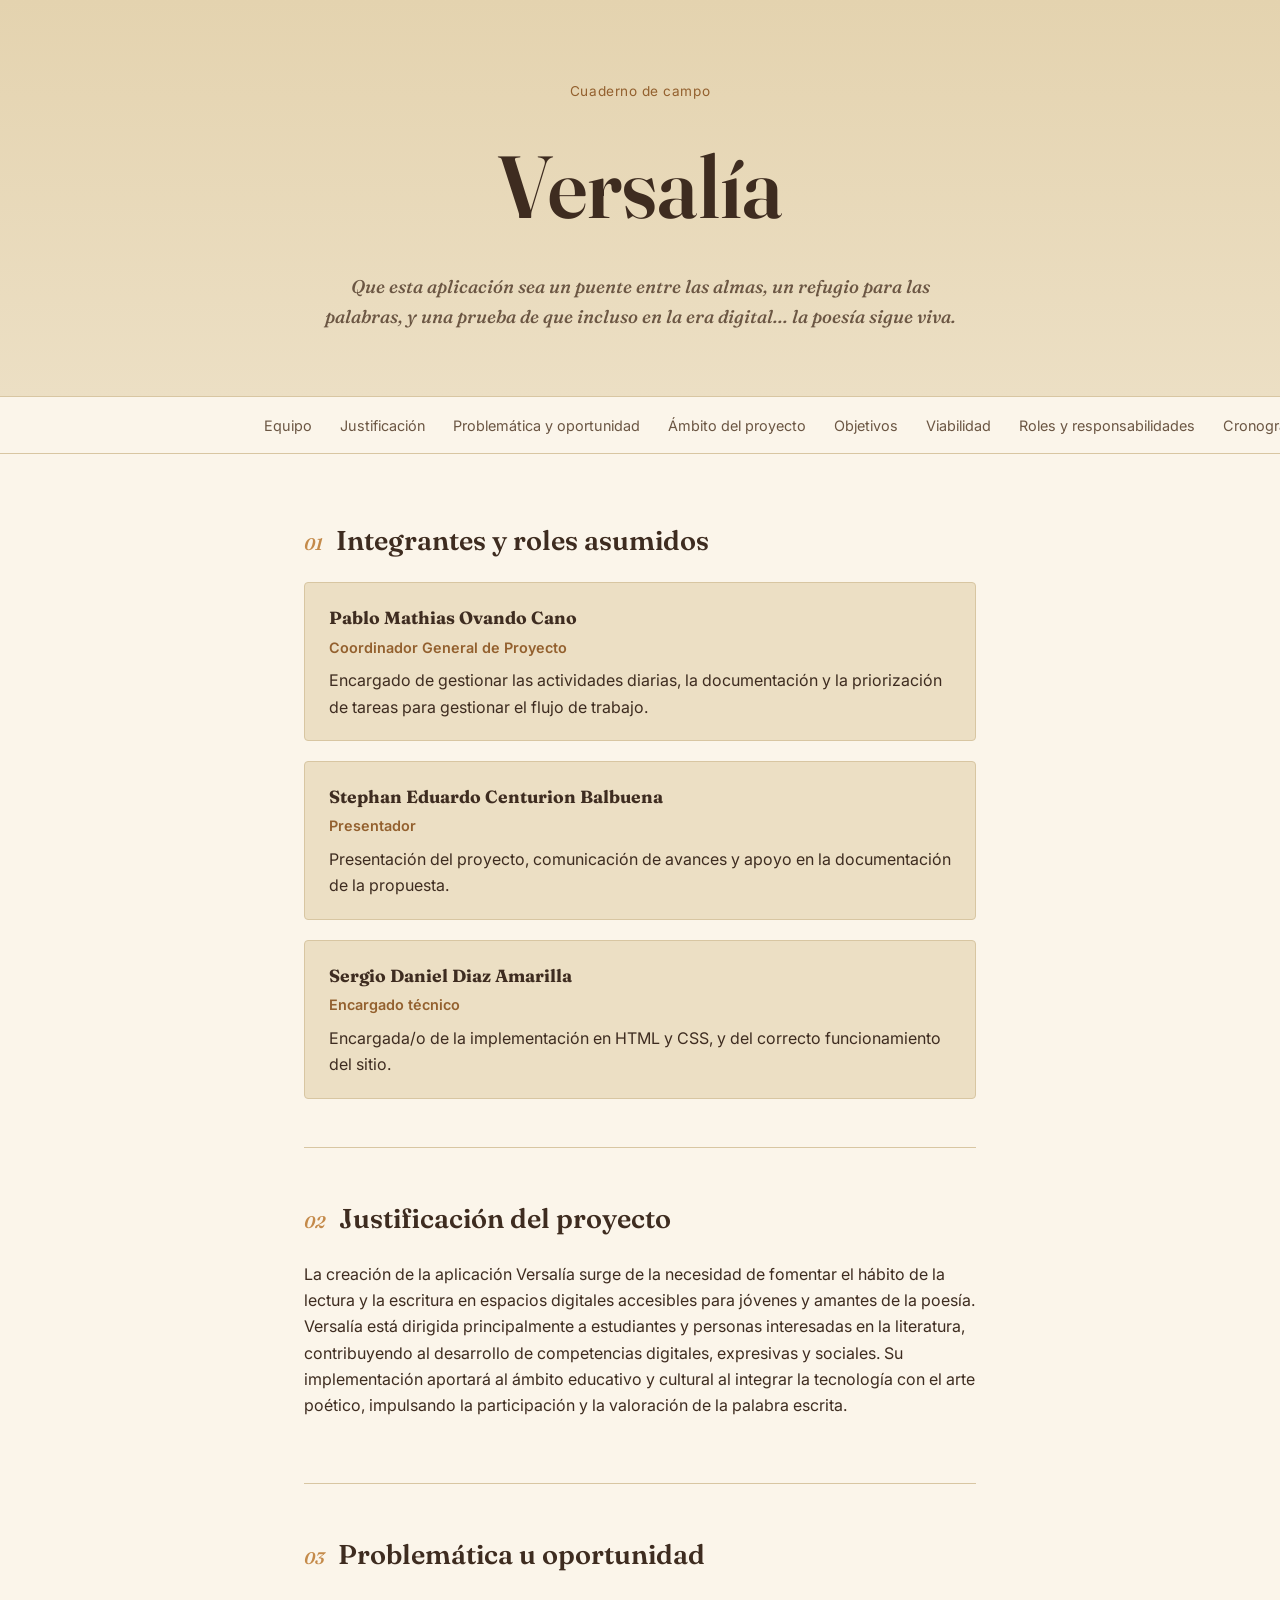
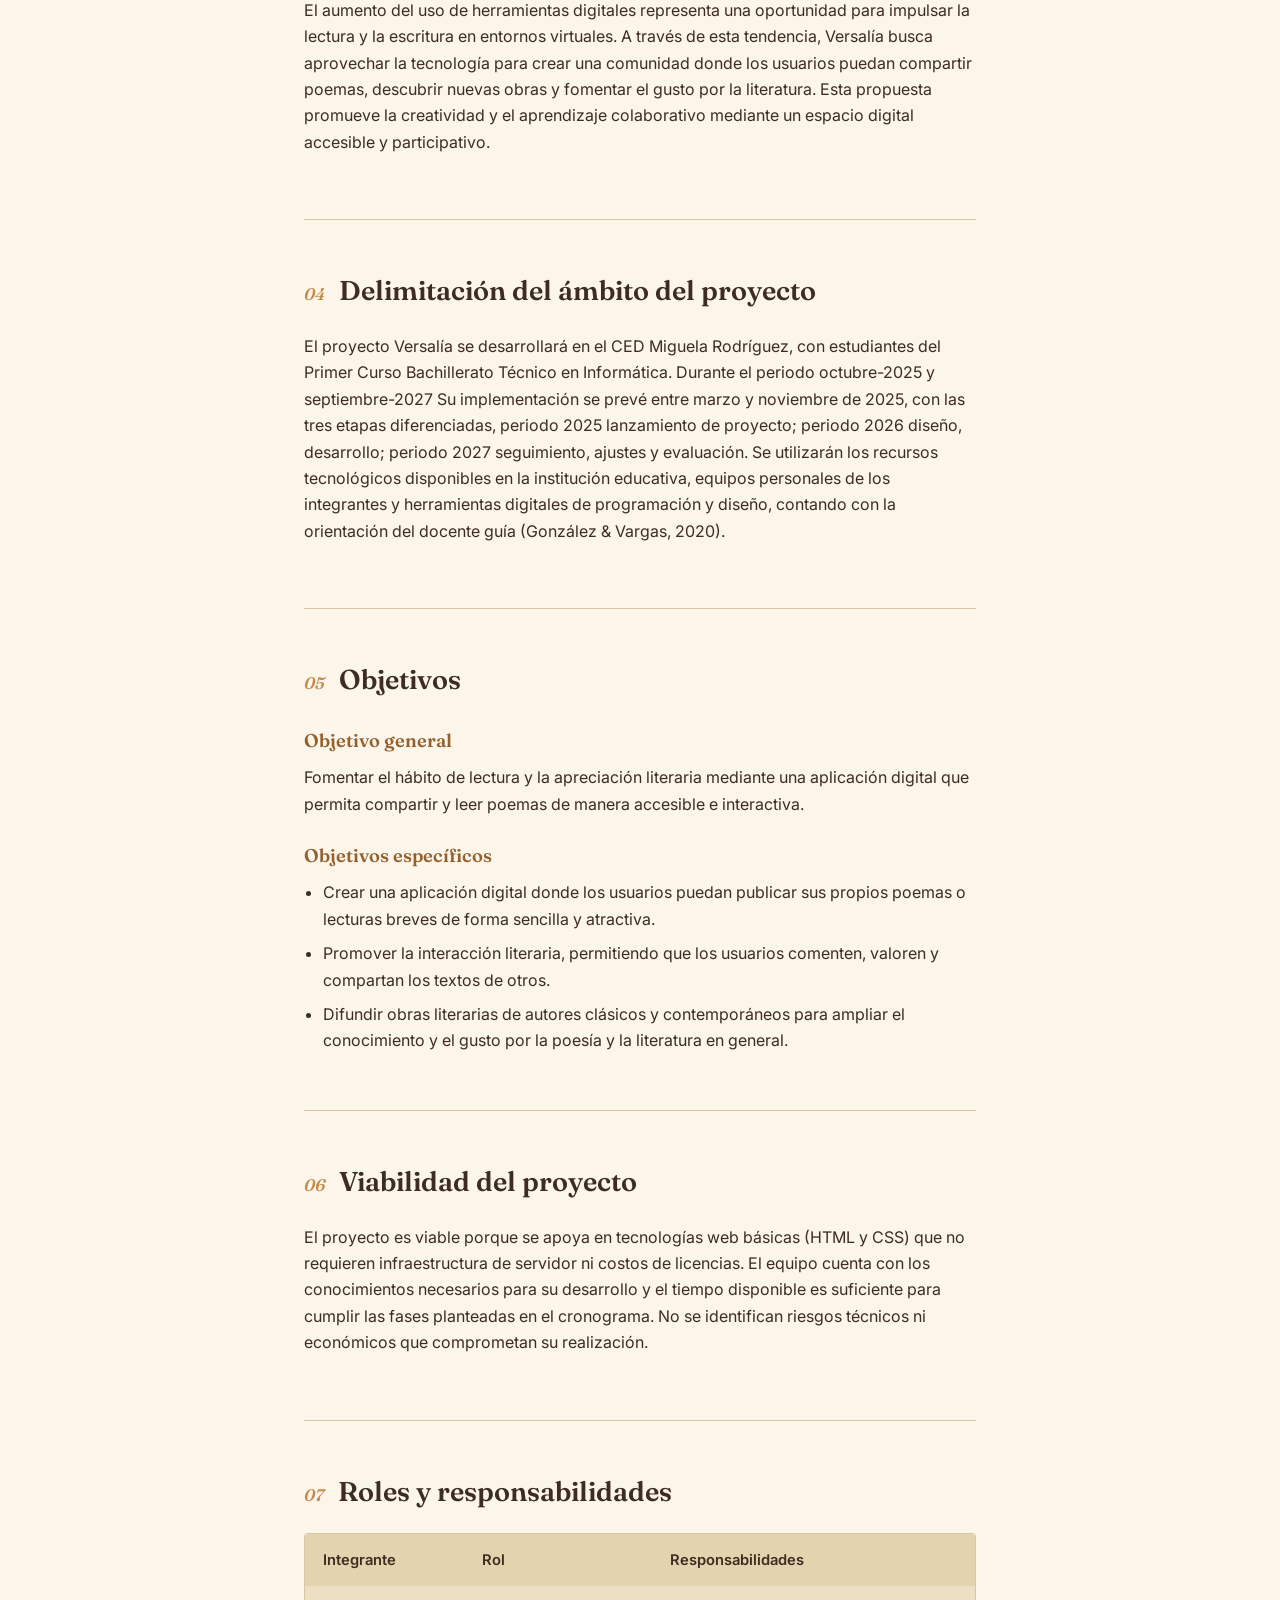
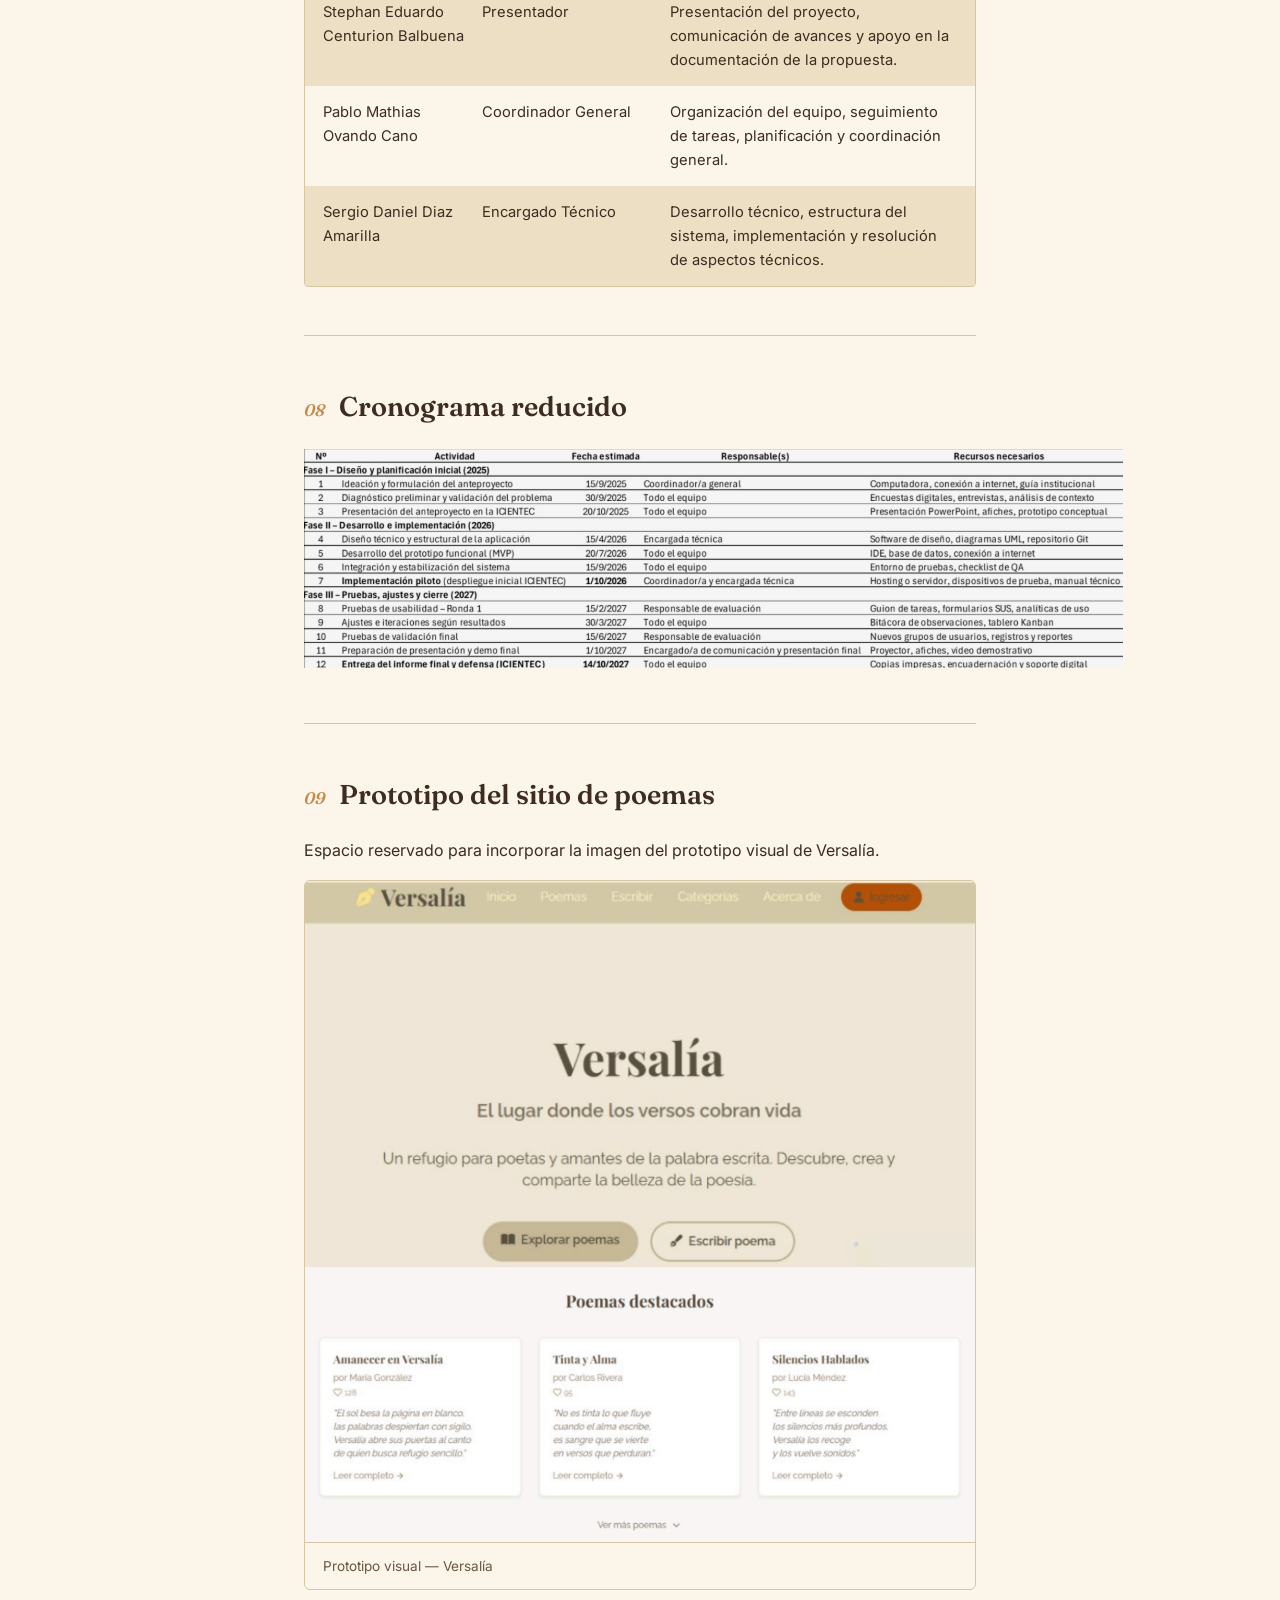
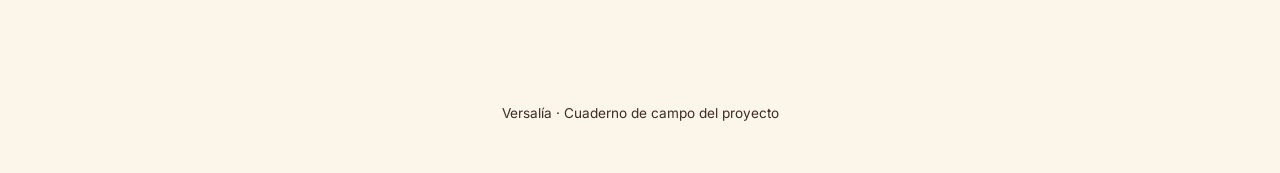
==== index.html @ 5c7a8671 "Add files via upload" ====
<!DOCTYPE html>
<html lang="es">
<head>
<meta charset="UTF-8">
<meta name="viewport" content="width=device-width, initial-scale=1.0">
<title>Versalía — Cuaderno de campo</title>
<link rel="preconnect" href="https://fonts.googleapis.com">
<link rel="preconnect" href="https://fonts.gstatic.com" crossorigin>
<link href="https://fonts.googleapis.com/css2?family=Fraunces:ital,opsz,wght@0,9..144,400;0,9..144,600;1,9..144,500&family=Inter:wght@400;500;600&display=swap" rel="stylesheet">
<link rel="stylesheet" href="styles.css">
</head>
<body>

<header class="portada">
  <div class="portada-marco">
    <p class="eyebrow">Cuaderno de campo</p>
    <h1 class="frase">Versalía</h1>
    <p class="subfrase">Que esta aplicación sea un puente entre las almas,
un refugio para las palabras,
y una prueba de que incluso en la era digital...
la poesía sigue viva.</p>
  </div>
</header>

<nav class="indice" aria-label="Índice del cuaderno">
  <ol>
    <li><a href="#equipo">Equipo</a></li>
    <li><a href="#justificacion">Justificación</a></li>
    <li><a href="#problematica">Problemática y oportunidad</a></li>
    <li><a href="#ambito">Ámbito del proyecto</a></li>
    <li><a href="#objetivos">Objetivos</a></li>
    <li><a href="#viabilidad">Viabilidad</a></li>
    <li><a href="#roles">Roles y responsabilidades</a></li>
    <li><a href="#cronograma">Cronograma</a></li>
    <li><a href="#prototipo">Prototipo</a></li>
  </ol>
</nav>

<main>

  <section id="equipo" class="bloque">
    <h2><span class="num">01</span>Integrantes y roles asumidos</h2>
    <div class="equipo-lista">
      <article class="persona">
        <h3>Pablo Mathias Ovando Cano</h3>
        <p class="rol">Coordinador General de Proyecto</p>
        <p>Encargado de gestionar las actividades diarias, la documentación y la priorización de tareas para gestionar el flujo de trabajo.</p>
      </article>
      <article class="persona">
        <h3>Stephan Eduardo Centurion Balbuena</h3>
        <p class="rol">Presentador</p>
        <p>Presentación del proyecto, comunicación de avances y apoyo en la  documentación de la propuesta.</p>
      </article>
      <article class="persona">
        <h3>Sergio Daniel Diaz Amarilla</h3>
        <p class="rol">Encargado técnico</p>
        <p>Encargada/o de la implementación en HTML y CSS, y del correcto funcionamiento del sitio.</p>
      </article>
    </div>
  </section>

  <section id="justificacion" class="bloque">
    <h2><span class="num">02</span>Justificación del proyecto</h2>
    <p> La creación de la aplicación Versalía surge de la necesidad de fomentar el hábito de la lectura y la escritura en
espacios digitales accesibles para jóvenes y amantes de la poesía. Versalía está dirigida principalmente a
estudiantes y personas interesadas en la literatura, contribuyendo al desarrollo de competencias digitales,
expresivas y sociales. Su implementación aportará al ámbito educativo y cultural al integrar la tecnología con el
arte poético, impulsando la participación y la valoración de la palabra escrita. </p>
  </section>

  <section id="problematica" class="bloque">
    <h2><span class="num">03</span>Problemática u oportunidad</h2>
    <p> El aumento del uso de herramientas digitales representa una oportunidad para impulsar la lectura y la escritura en
entornos virtuales. A través de esta tendencia, Versalía busca aprovechar la tecnología para crear una comunidad
donde los usuarios puedan compartir poemas, descubrir nuevas obras y fomentar el gusto por la literatura. Esta
propuesta promueve la creatividad y el aprendizaje colaborativo mediante un espacio digital accesible y
participativo. </p>
  </section>

  <section id="ambito" class="bloque">
    <h2><span class="num">04</span>Delimitación del ámbito del proyecto</h2>
    <p> El proyecto Versalía se desarrollará en el CED Miguela Rodríguez, con estudiantes del Primer Curso Bachillerato
Técnico en Informática. Durante el periodo octubre-2025 y septiembre-2027 Su implementación se prevé entre
marzo y noviembre de 2025, con las tres etapas diferenciadas, periodo 2025 lanzamiento de proyecto; periodo
2026 diseño, desarrollo; periodo 2027 seguimiento, ajustes y evaluación. Se utilizarán los recursos tecnológicos
disponibles en la institución educativa, equipos personales de los integrantes y herramientas digitales de
programación y diseño, contando con la orientación del docente guía (González & Vargas, 2020). </p>
  </section>

  <section id="objetivos" class="bloque">
    <h2><span class="num">05</span>Objetivos</h2>
    <h3 class="subtitulo">Objetivo general</h3>
    <p>Fomentar el hábito de lectura y la apreciación literaria mediante una aplicación digital que permita compartir y leer poemas de manera accesible e interactiva. </p>
    <h3 class="subtitulo">Objetivos específicos</h3>
    <ul class="lista-objetivos">
      <li>Crear una aplicación digital donde los usuarios puedan publicar sus propios poemas o lecturas breves de forma sencilla y atractiva.</li>
      <li>Promover la interacción literaria, permitiendo que los usuarios comenten, valoren y compartan los textos de otros.</li>
      <li>Difundir obras literarias de autores clásicos y contemporáneos para ampliar el conocimiento y el gusto por la
poesía y la literatura en general.</li>
          </ul>
  </section>

  <section id="viabilidad" class="bloque">
    <h2><span class="num">06</span>Viabilidad del proyecto</h2>
    <p>El proyecto es viable porque se apoya en tecnologías web básicas (HTML y CSS) que no requieren infraestructura de servidor ni costos de licencias. El equipo cuenta con los conocimientos necesarios para su desarrollo y el tiempo disponible es suficiente para cumplir las fases planteadas en el cronograma. No se identifican riesgos técnicos ni económicos que comprometan su realización.</p>
  </section>

  <section id="roles" class="bloque">
    <h2><span class="num">07</span>Roles y responsabilidades</h2>
    <div class="tabla-roles" role="table" aria-label="Roles y responsabilidades del equipo">
      <div class="fila encabezado" role="row">
        <span role="columnheader">Integrante</span>
        <span role="columnheader">Rol</span>
        <span role="columnheader">Responsabilidades</span>
      </div>
      <div class="fila" role="row">
        <span role="cell">Stephan Eduardo Centurion Balbuena</span>
        <span role="cell">Presentador</span>
        <span role="cell">Presentación del proyecto, comunicación de avances y apoyo en la  documentación de la propuesta. </span>
      </div>
      <div class="fila" role="row">
        <span role="cell">Pablo Mathias Ovando Cano</span>
        <span role="cell">Coordinador General</span>
        <span role="cell">Organización del equipo, seguimiento de tareas, planificación y coordinación general. </span>
      </div>
      <div class="fila" role="row">
        <span role="cell">Sergio Daniel Diaz Amarilla</span>
        <span role="cell">Encargado Técnico</span>
        <span role="cell">Desarrollo técnico, estructura del sistema, implementación y resolución de aspectos técnicos.</span>
      </div>
    </div>
  </section>

  <section id="cronograma" class="bloque">
    <h2><span class="num">08</span>Cronograma reducido</h2>
	<img src="img/cron_img1.png" alt="Prototipo del sitio web de poemas Versalía" onerror="this.style.display='none'; this.nextElementSibling.style.display='flex';">

  </section>

  <section id="prototipo" class="bloque">
    <h2><span class="num">09</span>Prototipo del sitio de poemas</h2>
    <p>Espacio reservado para incorporar la imagen del prototipo visual de Versalía.</p>
    <figure class="marco-prototipo">
      <img src="img/prototi_img1.png" alt="Prototipo del sitio web de poemas Versalía" onerror="this.style.display='none'; this.nextElementSibling.style.display='flex';">
	<img src="img/prototi_img2.png" alt="Prototipo del sitio web de poemas Versalía" onerror="this.style.display='none'; this.nextElementSibling.style.display='flex';">

      <div class="placeholder-prototipo">
        <span>Coloca aquí la imagen<br>del prototipo (prototipo.jpg)</span>
      </div>
      <figcaption>Prototipo visual — Versalía</figcaption>
    </figure>
  </section>

</main>

<footer class="pie">
  <p>Versalía · Cuaderno de campo del proyecto</p>
</footer>

</body>
</html>
---- styles.css ----
/* ===== Versalía — Cuaderno de campo ===== */

:root {
  --crema: #FBF5EA;
  --arena: #ECDFC4;
  --beige: #E4D3AF;
  --caramelo: #C48A4A;
  --caramelo-oscuro: #93602E;
  --tinta: #3E2C20;
  --tinta-suave: #6B5643;
  --borde: #D8C6A2;

  --serif: "Fraunces", Georgia, "Times New Roman", serif;
  --sans: "Inter", -apple-system, Segoe UI, Roboto, sans-serif;
}

* {
  box-sizing: border-box;
}

body {
  margin: 0;
  background: var(--crema);
  color: var(--tinta);
  font-family: var(--sans);
  line-height: 1.65;
  -webkit-font-smoothing: antialiased;
}

/* ---------- Portada ---------- */

.portada {
  background: linear-gradient(180deg, var(--beige) 0%, var(--arena) 100%);
  padding: 5rem 1.5rem 4rem;
  text-align: center;
  border-bottom: 1px solid var(--borde);
}

.portada-marco {
  max-width: 640px;
  margin: 0 auto;
}

.eyebrow {
  font-size: 0.85rem;
  letter-spacing: 0.04em;
  color: var(--caramelo-oscuro);
  margin: 0 0 0.75rem;
}

.frase {
  font-family: var(--serif);
  font-weight: 600;
  font-size: clamp(3rem, 9vw, 5.5rem);
  margin: 0;
  color: var(--tinta);
}

.subfrase {
  font-family: var(--serif);
  font-style: italic;
  font-weight: 500;
  font-size: 1.15rem;
  color: var(--tinta-suave);
  margin: 0.75rem 0 0;
}

/* ---------- Índice ---------- */

.indice {
  background: var(--crema);
  border-bottom: 1px solid var(--borde);
  position: sticky;
  top: 0;
  z-index: 10;
  overflow-x: auto;
}

.indice ol {
  list-style: none;
  display: flex;
  gap: 1.75rem;
  margin: 0;
  padding: 0.9rem 1.5rem;
  max-width: 800px;
  margin-inline: auto;
  white-space: nowrap;
}

.indice a {
  color: var(--tinta-suave);
  text-decoration: none;
  font-size: 0.9rem;
  border-bottom: 1px solid transparent;
  padding-bottom: 0.15rem;
  transition: border-color 0.2s ease, color 0.2s ease;
}

.indice a:hover,
.indice a:focus-visible {
  color: var(--caramelo-oscuro);
  border-color: var(--caramelo);
}

/* ---------- Contenido ---------- */

main {
  max-width: 720px;
  margin: 0 auto;
  padding: 1rem 1.5rem 2rem;
}

.bloque {
  padding: 3rem 0;
  border-bottom: 1px solid var(--borde);
}

.bloque:last-child {
  border-bottom: none;
}

.bloque h2 {
  font-family: var(--serif);
  font-weight: 600;
  font-size: 1.7rem;
  display: flex;
  align-items: baseline;
  gap: 0.9rem;
  margin: 0 0 1.25rem;
}

.num {
  font-family: var(--serif);
  font-style: italic;
  font-size: 1.05rem;
  color: var(--caramelo);
}

.subtitulo {
  font-family: var(--serif);
  font-weight: 600;
  font-size: 1.15rem;
  margin: 1.5rem 0 0.5rem;
  color: var(--caramelo-oscuro);
}

p {
  margin: 0 0 1rem;
  color: var(--tinta);
}

.lista-objetivos {
  margin: 0;
  padding-left: 1.2rem;
}

.lista-objetivos li {
  margin-bottom: 0.5rem;
}

/* ---------- Equipo ---------- */

.equipo-lista {
  display: grid;
  gap: 1.25rem;
}

.persona {
  background: var(--arena);
  border: 1px solid var(--borde);
  border-radius: 4px;
  padding: 1.25rem 1.5rem;
}

.persona h3 {
  font-family: var(--serif);
  font-size: 1.1rem;
  margin: 0 0 0.2rem;
}

.rol {
  color: var(--caramelo-oscuro);
  font-weight: 600;
  font-size: 0.9rem;
  margin: 0 0 0.5rem;
}

.persona p:last-child {
  margin-bottom: 0;
}

/* ---------- Tabla de roles ---------- */

.tabla-roles {
  border: 1px solid var(--borde);
  border-radius: 4px;
  overflow: hidden;
}

.fila {
  display: grid;
  grid-template-columns: 1fr 1.2fr 2fr;
  gap: 1rem;
  padding: 0.85rem 1.1rem;
}

.fila:nth-child(even) {
  background: var(--arena);
}

.fila.encabezado {
  background: var(--beige);
  font-weight: 600;
  color: var(--tinta);
}

.fila span {
  font-size: 0.92rem;
}

/* ---------- Cronograma ---------- */

.fases {
  list-style: none;
  margin: 0;
  padding: 0;
  display: grid;
  gap: 1.4rem;
}

.fases li {
  display: grid;
  grid-template-columns: 90px 1fr;
  gap: 1.2rem;
  align-items: start;
  border-left: 2px solid var(--caramelo);
  padding-left: 1.2rem;
}

.fase-num {
  font-family: var(--serif);
  font-style: italic;
  color: var(--caramelo-oscuro);
  font-size: 0.95rem;
  padding-top: 0.15rem;
}

.fases h3 {
  font-family: var(--serif);
  font-size: 1.05rem;
  margin: 0 0 0.3rem;
}

.fases p {
  margin: 0;
  font-size: 0.95rem;
  color: var(--tinta-suave);
}

/* ---------- Prototipo ---------- */

.marco-prototipo {
  margin: 0;
  border: 1px solid var(--borde);
  border-radius: 6px;
  overflow: hidden;
  background: var(--arena);
}

.marco-prototipo img {
  display: block;
  width: 100%;
  height: auto;
}

.placeholder-prototipo {
  display: none;
  min-height: 260px;
  align-items: center;
  justify-content: center;
  text-align: center;
  color: var(--tinta-suave);
  font-family: var(--serif);
  font-style: italic;
  padding: 2rem;
}

.marco-prototipo figcaption {
  padding: 0.75rem 1.1rem;
  font-size: 0.85rem;
  color: var(--tinta-suave);
  border-top: 1px solid var(--borde);
  background: var(--crema);
}

/* ---------- Pie ---------- */

.pie {
  text-align: center;
  padding: 2rem 1.5rem;
  color: var(--tinta-suave);
  font-size: 0.85rem;
}

/* ---------- Responsive ---------- */

@media (max-width: 600px) {
  .portada {
    padding: 3.5rem 1.25rem 2.5rem;
  }
  .fila {
    grid-template-columns: 1fr;
    gap: 0.25rem;
  }
  .fila span:first-child {
    font-weight: 600;
    color: var(--caramelo-oscuro);
  }
  .fases li {
    grid-template-columns: 1fr;
    gap: 0.3rem;
  }
}

/* ---------- Accesibilidad ---------- */

a:focus-visible,
img:focus-visible {
  outline: 2px solid var(--caramelo-oscuro);
  outline-offset: 2px;
}

@media (prefers-reduced-motion: reduce) {
  * {
    transition: none !important;
  }
}
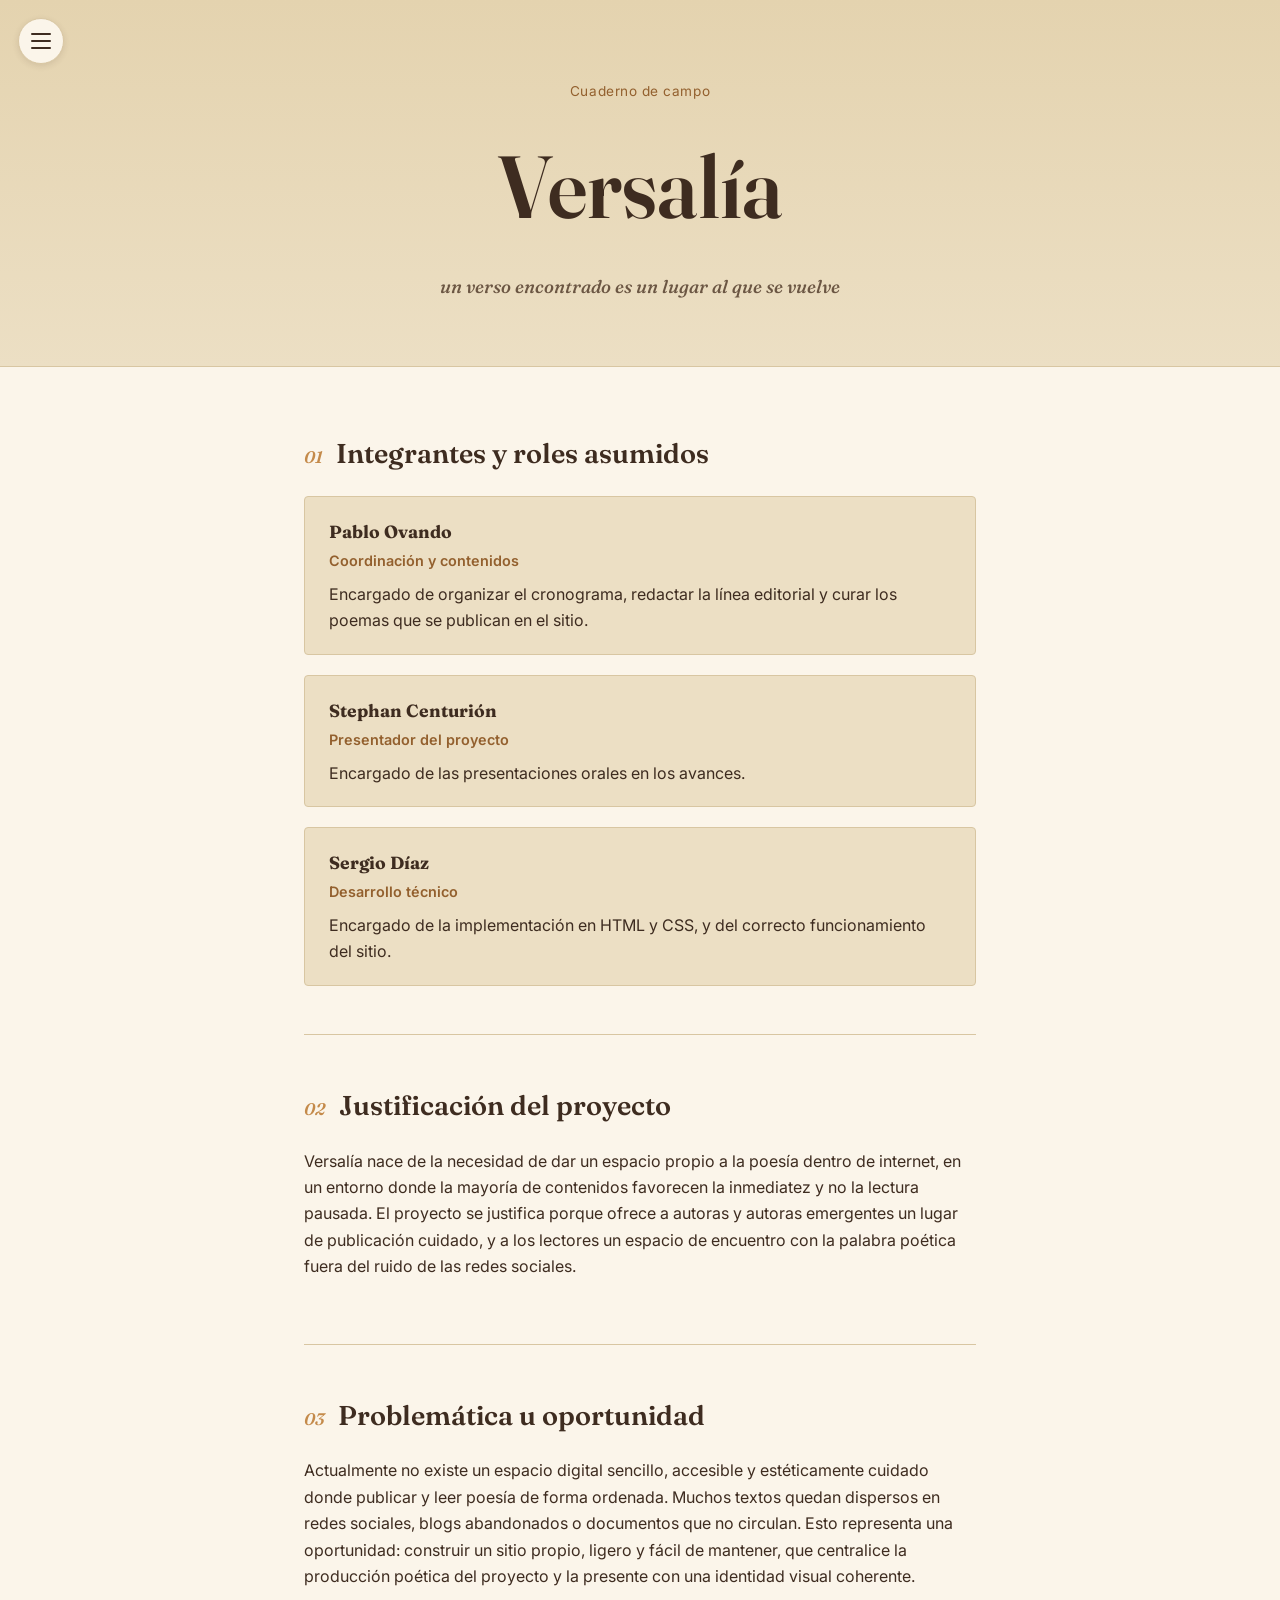
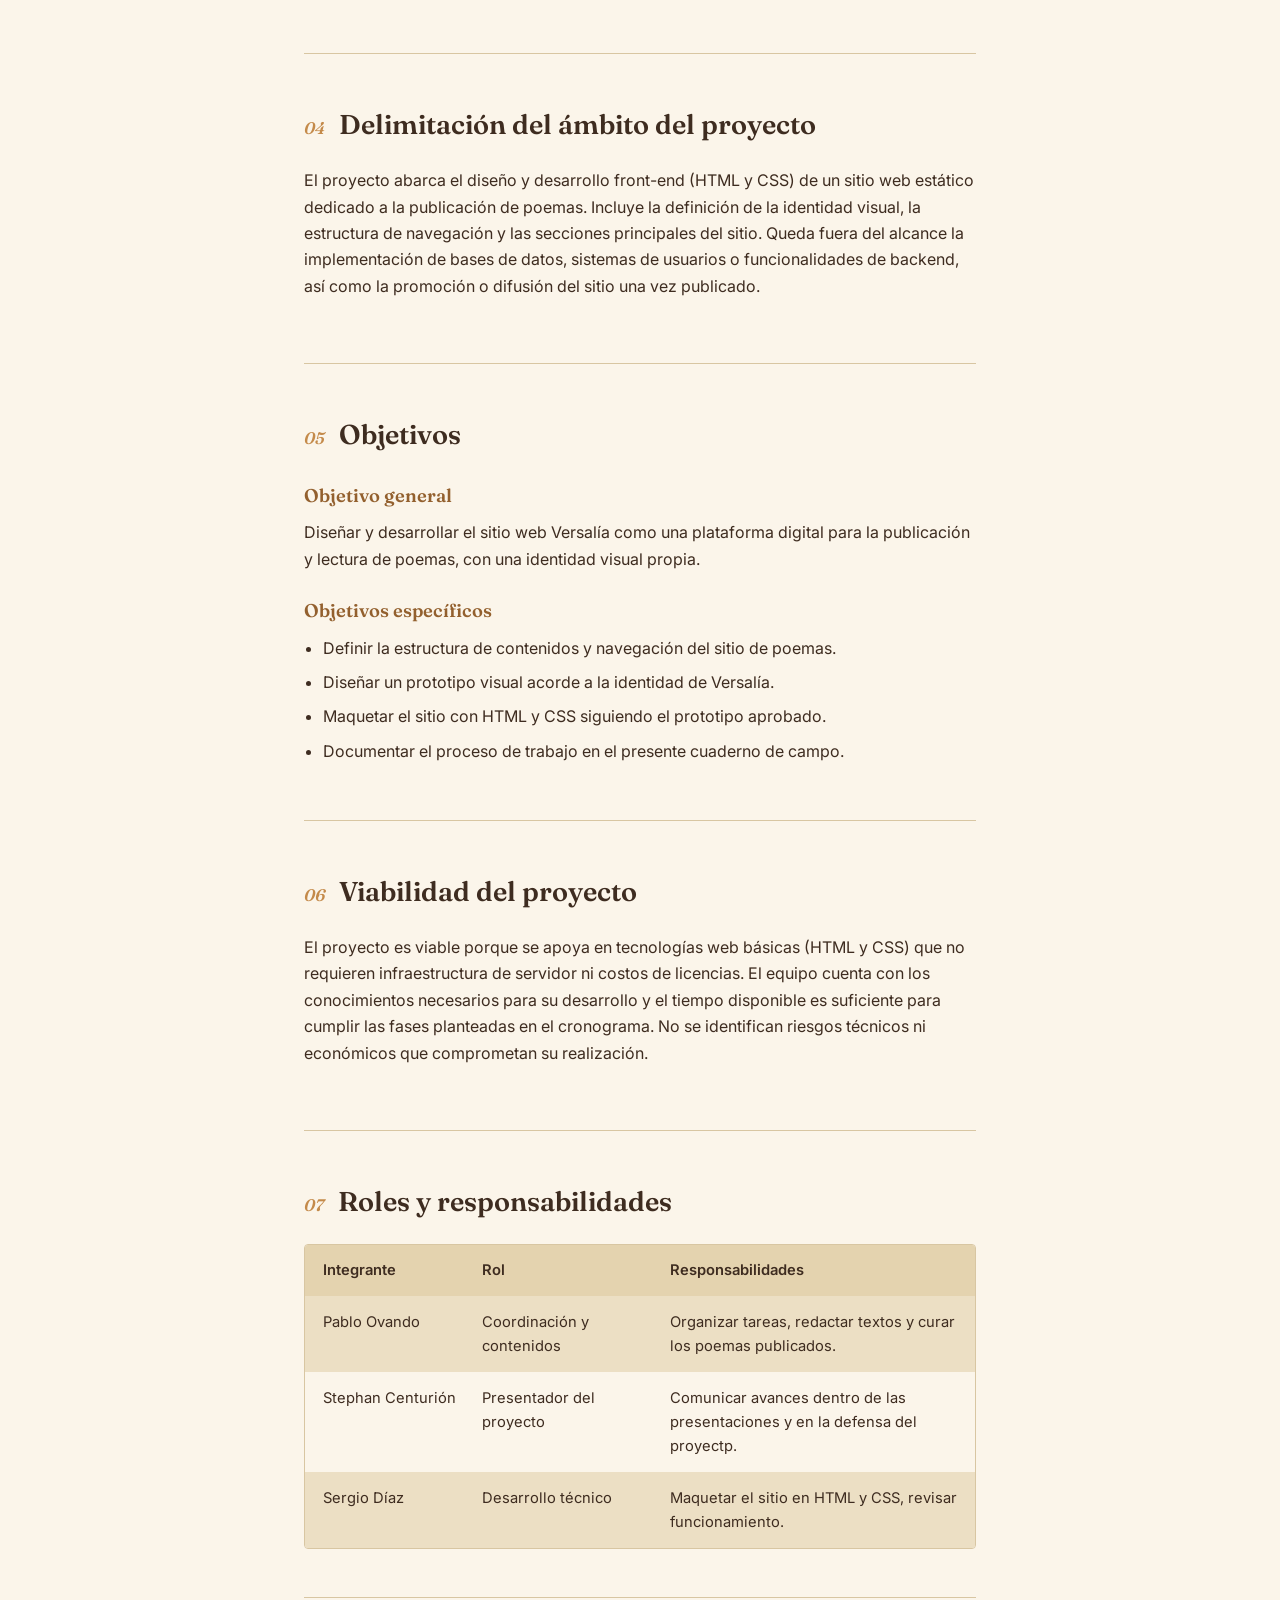
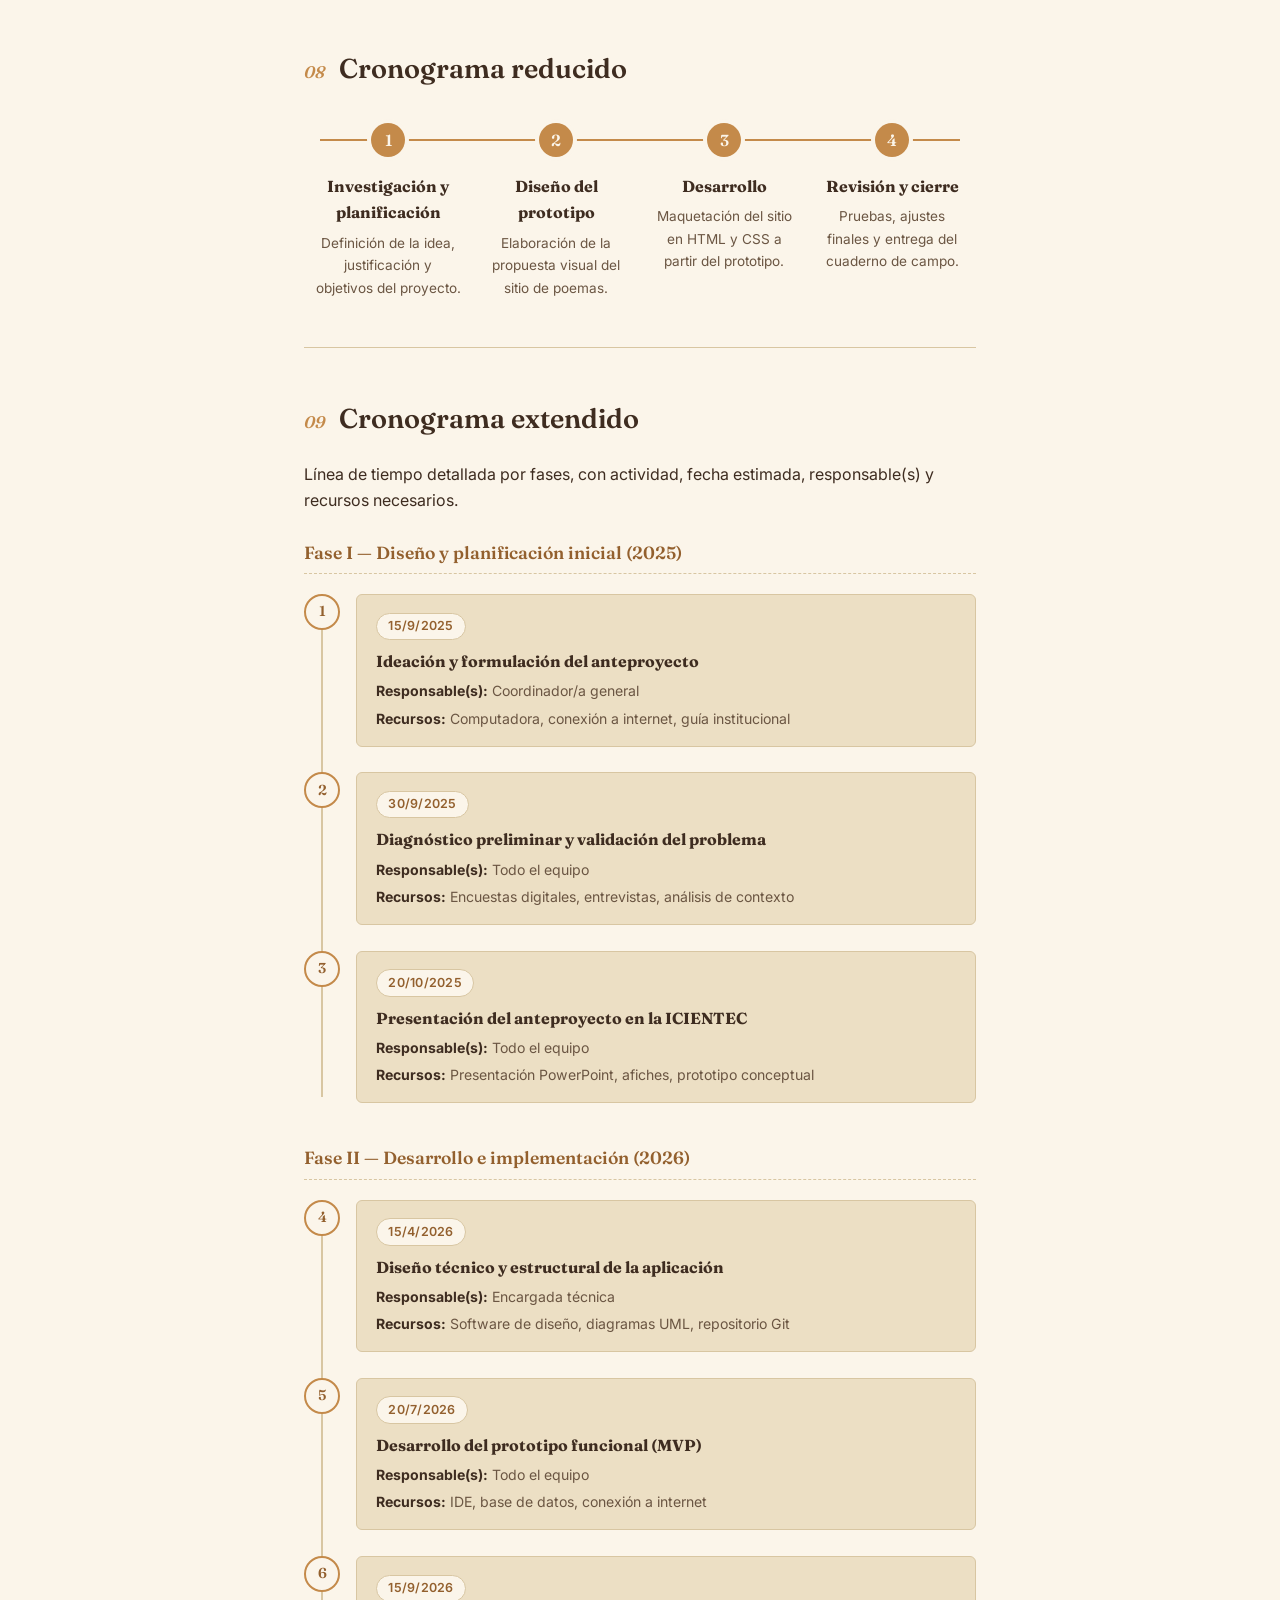
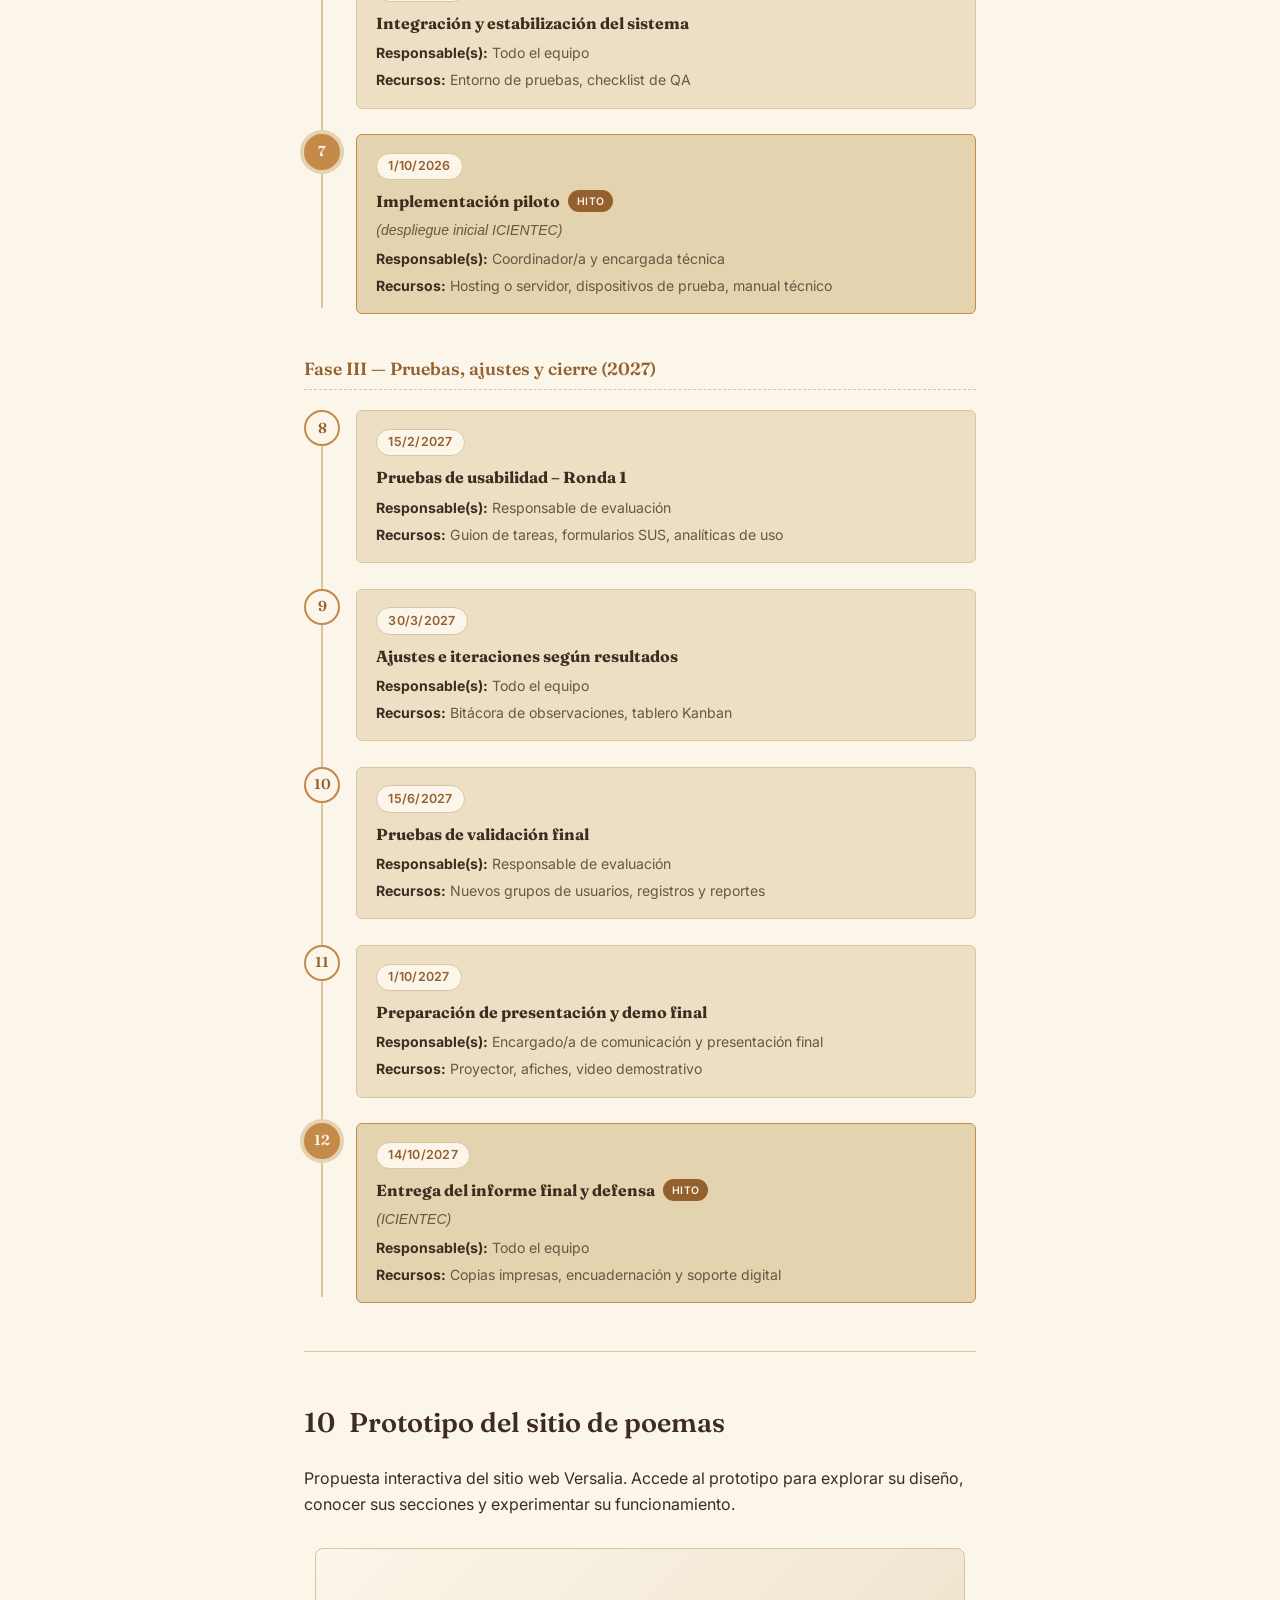
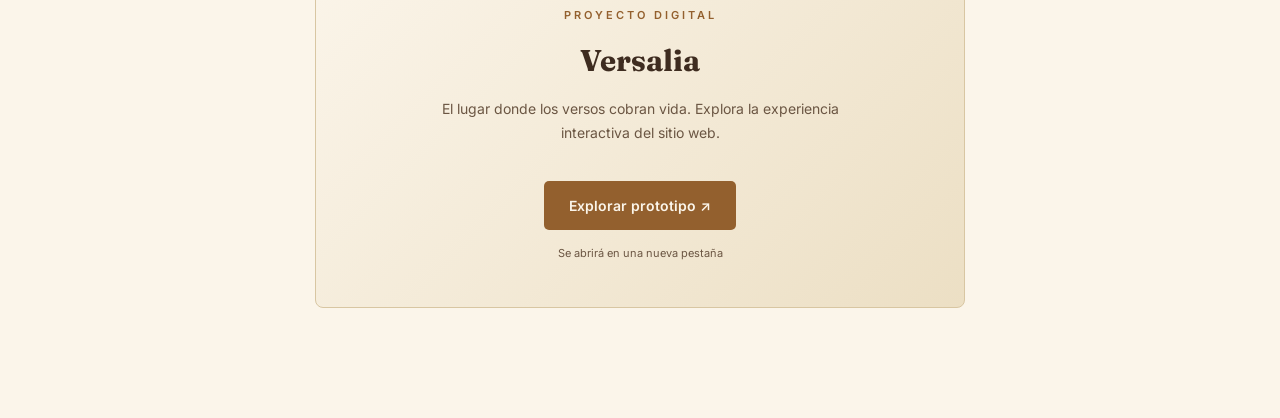
==== commit 924410dc: "Rename index (4).html to index.html" ====
--- a/index.html
+++ b/index.html
@@ -15,14 +15,19 @@
   <div class="portada-marco">
     <p class="eyebrow">Cuaderno de campo</p>
     <h1 class="frase">Versalía</h1>
-    <p class="subfrase">Que esta aplicación sea un puente entre las almas,
-un refugio para las palabras,
-y una prueba de que incluso en la era digital...
-la poesía sigue viva.</p>
+    <p class="subfrase">un verso encontrado es un lugar al que se vuelve</p>
   </div>
 </header>
 
+<input type="checkbox" id="menu-toggle" class="menu-toggle">
+<label for="menu-toggle" class="boton-menu" aria-label="Abrir índice del cuaderno">
+  <span></span>
+  <span></span>
+  <span></span>
+</label>
+
 <nav class="indice" aria-label="Índice del cuaderno">
+  <p class="indice-titulo">Índice</p>
   <ol>
     <li><a href="#equipo">Equipo</a></li>
     <li><a href="#justificacion">Justificación</a></li>
@@ -31,10 +36,12 @@
     <li><a href="#objetivos">Objetivos</a></li>
     <li><a href="#viabilidad">Viabilidad</a></li>
     <li><a href="#roles">Roles y responsabilidades</a></li>
-    <li><a href="#cronograma">Cronograma</a></li>
+    <li><a href="#cronograma">Cronograma reducido</a></li>
+    <li><a href="#cronograma-extendido">Cronograma extendido</a></li>
     <li><a href="#prototipo">Prototipo</a></li>
   </ol>
 </nav>
+<label for="menu-toggle" class="fondo-menu"></label>
 
 <main>
 
@@ -42,62 +49,49 @@
     <h2><span class="num">01</span>Integrantes y roles asumidos</h2>
     <div class="equipo-lista">
       <article class="persona">
-        <h3>Pablo Mathias Ovando Cano</h3>
-        <p class="rol">Coordinador General de Proyecto</p>
-        <p>Encargado de gestionar las actividades diarias, la documentación y la priorización de tareas para gestionar el flujo de trabajo.</p>
+        <h3>Pablo Ovando</h3>
+        <p class="rol">Coordinación y contenidos</p>
+        <p>Encargado de organizar el cronograma, redactar la línea editorial y curar los poemas que se publican en el sitio.</p>
       </article>
       <article class="persona">
-        <h3>Stephan Eduardo Centurion Balbuena</h3>
-        <p class="rol">Presentador</p>
-        <p>Presentación del proyecto, comunicación de avances y apoyo en la  documentación de la propuesta.</p>
+        <h3>Stephan Centurión</h3>
+        <p class="rol">Presentador del proyecto</p>
+        <p>Encargado de las presentaciones orales en los avances.</p>
       </article>
       <article class="persona">
-        <h3>Sergio Daniel Diaz Amarilla</h3>
-        <p class="rol">Encargado técnico</p>
-        <p>Encargada/o de la implementación en HTML y CSS, y del correcto funcionamiento del sitio.</p>
+        <h3>Sergio Díaz</h3>
+        <p class="rol">Desarrollo técnico</p>
+        <p>Encargado de la implementación en HTML y CSS, y del correcto funcionamiento del sitio.</p>
       </article>
     </div>
   </section>
 
   <section id="justificacion" class="bloque">
     <h2><span class="num">02</span>Justificación del proyecto</h2>
-    <p> La creación de la aplicación Versalía surge de la necesidad de fomentar el hábito de la lectura y la escritura en
-espacios digitales accesibles para jóvenes y amantes de la poesía. Versalía está dirigida principalmente a
-estudiantes y personas interesadas en la literatura, contribuyendo al desarrollo de competencias digitales,
-expresivas y sociales. Su implementación aportará al ámbito educativo y cultural al integrar la tecnología con el
-arte poético, impulsando la participación y la valoración de la palabra escrita. </p>
+    <p>Versalía nace de la necesidad de dar un espacio propio a la poesía dentro de internet, en un entorno donde la mayoría de contenidos favorecen la inmediatez y no la lectura pausada. El proyecto se justifica porque ofrece a autoras y autoras emergentes un lugar de publicación cuidado, y a los lectores un espacio de encuentro con la palabra poética fuera del ruido de las redes sociales.</p>
   </section>
 
   <section id="problematica" class="bloque">
     <h2><span class="num">03</span>Problemática u oportunidad</h2>
-    <p> El aumento del uso de herramientas digitales representa una oportunidad para impulsar la lectura y la escritura en
-entornos virtuales. A través de esta tendencia, Versalía busca aprovechar la tecnología para crear una comunidad
-donde los usuarios puedan compartir poemas, descubrir nuevas obras y fomentar el gusto por la literatura. Esta
-propuesta promueve la creatividad y el aprendizaje colaborativo mediante un espacio digital accesible y
-participativo. </p>
+    <p>Actualmente no existe un espacio digital sencillo, accesible y estéticamente cuidado donde publicar y leer poesía de forma ordenada. Muchos textos quedan dispersos en redes sociales, blogs abandonados o documentos que no circulan. Esto representa una oportunidad: construir un sitio propio, ligero y fácil de mantener, que centralice la producción poética del proyecto y la presente con una identidad visual coherente.</p>
   </section>
 
   <section id="ambito" class="bloque">
     <h2><span class="num">04</span>Delimitación del ámbito del proyecto</h2>
-    <p> El proyecto Versalía se desarrollará en el CED Miguela Rodríguez, con estudiantes del Primer Curso Bachillerato
-Técnico en Informática. Durante el periodo octubre-2025 y septiembre-2027 Su implementación se prevé entre
-marzo y noviembre de 2025, con las tres etapas diferenciadas, periodo 2025 lanzamiento de proyecto; periodo
-2026 diseño, desarrollo; periodo 2027 seguimiento, ajustes y evaluación. Se utilizarán los recursos tecnológicos
-disponibles en la institución educativa, equipos personales de los integrantes y herramientas digitales de
-programación y diseño, contando con la orientación del docente guía (González & Vargas, 2020). </p>
+    <p>El proyecto abarca el diseño y desarrollo front-end (HTML y CSS) de un sitio web estático dedicado a la publicación de poemas. Incluye la definición de la identidad visual, la estructura de navegación y las secciones principales del sitio. Queda fuera del alcance la implementación de bases de datos, sistemas de usuarios o funcionalidades de backend, así como la promoción o difusión del sitio una vez publicado.</p>
   </section>
 
   <section id="objetivos" class="bloque">
     <h2><span class="num">05</span>Objetivos</h2>
     <h3 class="subtitulo">Objetivo general</h3>
-    <p>Fomentar el hábito de lectura y la apreciación literaria mediante una aplicación digital que permita compartir y leer poemas de manera accesible e interactiva. </p>
+    <p>Diseñar y desarrollar el sitio web Versalía como una plataforma digital para la publicación y lectura de poemas, con una identidad visual propia.</p>
     <h3 class="subtitulo">Objetivos específicos</h3>
     <ul class="lista-objetivos">
-      <li>Crear una aplicación digital donde los usuarios puedan publicar sus propios poemas o lecturas breves de forma sencilla y atractiva.</li>
-      <li>Promover la interacción literaria, permitiendo que los usuarios comenten, valoren y compartan los textos de otros.</li>
-      <li>Difundir obras literarias de autores clásicos y contemporáneos para ampliar el conocimiento y el gusto por la
-poesía y la literatura en general.</li>
-          </ul>
+      <li>Definir la estructura de contenidos y navegación del sitio de poemas.</li>
+      <li>Diseñar un prototipo visual acorde a la identidad de Versalía.</li>
+      <li>Maquetar el sitio con HTML y CSS siguiendo el prototipo aprobado.</li>
+      <li>Documentar el proceso de trabajo en el presente cuaderno de campo.</li>
+    </ul>
   </section>
 
   <section id="viabilidad" class="bloque">
@@ -114,48 +108,220 @@
         <span role="columnheader">Responsabilidades</span>
       </div>
       <div class="fila" role="row">
-        <span role="cell">Stephan Eduardo Centurion Balbuena</span>
-        <span role="cell">Presentador</span>
-        <span role="cell">Presentación del proyecto, comunicación de avances y apoyo en la  documentación de la propuesta. </span>
+        <span role="cell">Pablo Ovando</span>
+        <span role="cell">Coordinación y contenidos</span>
+        <span role="cell">Organizar tareas, redactar textos y curar los poemas publicados.</span>
       </div>
       <div class="fila" role="row">
-        <span role="cell">Pablo Mathias Ovando Cano</span>
-        <span role="cell">Coordinador General</span>
-        <span role="cell">Organización del equipo, seguimiento de tareas, planificación y coordinación general. </span>
+        <span role="cell">Stephan Centurión</span>
+        <span role="cell">Presentador del proyecto</span>
+        <span role="cell">Comunicar avances dentro de las presentaciones y en la defensa del proyectp.</span>
       </div>
       <div class="fila" role="row">
-        <span role="cell">Sergio Daniel Diaz Amarilla</span>
-        <span role="cell">Encargado Técnico</span>
-        <span role="cell">Desarrollo técnico, estructura del sistema, implementación y resolución de aspectos técnicos.</span>
+        <span role="cell">Sergio Díaz</span>
+        <span role="cell">Desarrollo técnico</span>
+        <span role="cell">Maquetar el sitio en HTML y CSS, revisar funcionamiento.</span>
       </div>
     </div>
   </section>
 
   <section id="cronograma" class="bloque">
     <h2><span class="num">08</span>Cronograma reducido</h2>
-	<img src="img/cron_img1.png" alt="Prototipo del sitio web de poemas Versalía" onerror="this.style.display='none'; this.nextElementSibling.style.display='flex';">
-
-  </section>
-
-  <section id="prototipo" class="bloque">
-    <h2><span class="num">09</span>Prototipo del sitio de poemas</h2>
-    <p>Espacio reservado para incorporar la imagen del prototipo visual de Versalía.</p>
-    <figure class="marco-prototipo">
-      <img src="img/prototi_img1.png" alt="Prototipo del sitio web de poemas Versalía" onerror="this.style.display='none'; this.nextElementSibling.style.display='flex';">
-	<img src="img/prototi_img2.png" alt="Prototipo del sitio web de poemas Versalía" onerror="this.style.display='none'; this.nextElementSibling.style.display='flex';">
-
-      <div class="placeholder-prototipo">
-        <span>Coloca aquí la imagen<br>del prototipo (prototipo.jpg)</span>
-      </div>
-      <figcaption>Prototipo visual — Versalía</figcaption>
-    </figure>
-  </section>
-
-</main>
-
-<footer class="pie">
-  <p>Versalía · Cuaderno de campo del proyecto</p>
-</footer>
+    <ol class="linea-tiempo">
+      <li>
+        <span class="lt-punto">1</span>
+        <div class="lt-contenido">
+          <h3>Investigación y planificación</h3>
+          <p>Definición de la idea, justificación y objetivos del proyecto.</p>
+        </div>
+      </li>
+      <li>
+        <span class="lt-punto">2</span>
+        <div class="lt-contenido">
+          <h3>Diseño del prototipo</h3>
+          <p>Elaboración de la propuesta visual del sitio de poemas.</p>
+        </div>
+      </li>
+      <li>
+        <span class="lt-punto">3</span>
+        <div class="lt-contenido">
+          <h3>Desarrollo</h3>
+          <p>Maquetación del sitio en HTML y CSS a partir del prototipo.</p>
+        </div>
+      </li>
+      <li>
+        <span class="lt-punto">4</span>
+        <div class="lt-contenido">
+          <h3>Revisión y cierre</h3>
+          <p>Pruebas, ajustes finales y entrega del cuaderno de campo.</p>
+        </div>
+      </li>
+    </ol>
+  </section>
+
+  <section id="cronograma-extendido" class="bloque">
+    <h2><span class="num">09</span>Cronograma extendido</h2>
+    <p>Línea de tiempo detallada por fases, con actividad, fecha estimada, responsable(s) y recursos necesarios.</p>
+
+    <div class="cronograma-timeline">
+
+      <h3 class="fase-titulo">Fase I — Diseño y planificación inicial (2025)</h3>
+      <ol class="timeline-vert">
+        <li class="timeline-item">
+          <div class="ti-marcador"><span>1</span></div>
+          <div class="ti-cuerpo">
+            <span class="ti-fecha">15/9/2025</span>
+            <h4>Ideación y formulación del anteproyecto</h4>
+            <p><strong>Responsable(s):</strong> Coordinador/a general</p>
+            <p><strong>Recursos:</strong> Computadora, conexión a internet, guía institucional</p>
+          </div>
+        </li>
+        <li class="timeline-item">
+          <div class="ti-marcador"><span>2</span></div>
+          <div class="ti-cuerpo">
+            <span class="ti-fecha">30/9/2025</span>
+            <h4>Diagnóstico preliminar y validación del problema</h4>
+            <p><strong>Responsable(s):</strong> Todo el equipo</p>
+            <p><strong>Recursos:</strong> Encuestas digitales, entrevistas, análisis de contexto</p>
+          </div>
+        </li>
+        <li class="timeline-item">
+          <div class="ti-marcador"><span>3</span></div>
+          <div class="ti-cuerpo">
+            <span class="ti-fecha">20/10/2025</span>
+            <h4>Presentación del anteproyecto en la ICIENTEC</h4>
+            <p><strong>Responsable(s):</strong> Todo el equipo</p>
+            <p><strong>Recursos:</strong> Presentación PowerPoint, afiches, prototipo conceptual</p>
+          </div>
+        </li>
+      </ol>
+
+      <h3 class="fase-titulo">Fase II — Desarrollo e implementación (2026)</h3>
+      <ol class="timeline-vert">
+        <li class="timeline-item">
+          <div class="ti-marcador"><span>4</span></div>
+          <div class="ti-cuerpo">
+            <span class="ti-fecha">15/4/2026</span>
+            <h4>Diseño técnico y estructural de la aplicación</h4>
+            <p><strong>Responsable(s):</strong> Encargada técnica</p>
+            <p><strong>Recursos:</strong> Software de diseño, diagramas UML, repositorio Git</p>
+          </div>
+        </li>
+        <li class="timeline-item">
+          <div class="ti-marcador"><span>5</span></div>
+          <div class="ti-cuerpo">
+            <span class="ti-fecha">20/7/2026</span>
+            <h4>Desarrollo del prototipo funcional (MVP)</h4>
+            <p><strong>Responsable(s):</strong> Todo el equipo</p>
+            <p><strong>Recursos:</strong> IDE, base de datos, conexión a internet</p>
+          </div>
+        </li>
+        <li class="timeline-item">
+          <div class="ti-marcador"><span>6</span></div>
+          <div class="ti-cuerpo">
+            <span class="ti-fecha">15/9/2026</span>
+            <h4>Integración y estabilización del sistema</h4>
+            <p><strong>Responsable(s):</strong> Todo el equipo</p>
+            <p><strong>Recursos:</strong> Entorno de pruebas, checklist de QA</p>
+          </div>
+        </li>
+        <li class="timeline-item hito">
+          <div class="ti-marcador"><span>7</span></div>
+          <div class="ti-cuerpo">
+            <span class="ti-fecha">1/10/2026</span>
+            <h4>Implementación piloto <span class="ti-etiqueta-hito">Hito</span></h4>
+            <p class="ti-sub">(despliegue inicial ICIENTEC)</p>
+            <p><strong>Responsable(s):</strong> Coordinador/a y encargada técnica</p>
+            <p><strong>Recursos:</strong> Hosting o servidor, dispositivos de prueba, manual técnico</p>
+          </div>
+        </li>
+      </ol>
+
+      <h3 class="fase-titulo">Fase III — Pruebas, ajustes y cierre (2027)</h3>
+      <ol class="timeline-vert">
+        <li class="timeline-item">
+          <div class="ti-marcador"><span>8</span></div>
+          <div class="ti-cuerpo">
+            <span class="ti-fecha">15/2/2027</span>
+            <h4>Pruebas de usabilidad – Ronda 1</h4>
+            <p><strong>Responsable(s):</strong> Responsable de evaluación</p>
+            <p><strong>Recursos:</strong> Guion de tareas, formularios SUS, analíticas de uso</p>
+          </div>
+        </li>
+        <li class="timeline-item">
+          <div class="ti-marcador"><span>9</span></div>
+          <div class="ti-cuerpo">
+            <span class="ti-fecha">30/3/2027</span>
+            <h4>Ajustes e iteraciones según resultados</h4>
+            <p><strong>Responsable(s):</strong> Todo el equipo</p>
+            <p><strong>Recursos:</strong> Bitácora de observaciones, tablero Kanban</p>
+          </div>
+        </li>
+        <li class="timeline-item">
+          <div class="ti-marcador"><span>10</span></div>
+          <div class="ti-cuerpo">
+            <span class="ti-fecha">15/6/2027</span>
+            <h4>Pruebas de validación final</h4>
+            <p><strong>Responsable(s):</strong> Responsable de evaluación</p>
+            <p><strong>Recursos:</strong> Nuevos grupos de usuarios, registros y reportes</p>
+          </div>
+        </li>
+        <li class="timeline-item">
+          <div class="ti-marcador"><span>11</span></div>
+          <div class="ti-cuerpo">
+            <span class="ti-fecha">1/10/2027</span>
+            <h4>Preparación de presentación y demo final</h4>
+            <p><strong>Responsable(s):</strong> Encargado/a de comunicación y presentación final</p>
+            <p><strong>Recursos:</strong> Proyector, afiches, video demostrativo</p>
+          </div>
+        </li>
+        <li class="timeline-item hito">
+          <div class="ti-marcador"><span>12</span></div>
+          <div class="ti-cuerpo">
+            <span class="ti-fecha">14/10/2027</span>
+            <h4>Entrega del informe final y defensa <span class="ti-etiqueta-hito">Hito</span></h4>
+            <p class="ti-sub">(ICIENTEC)</p>
+            <p><strong>Responsable(s):</strong> Todo el equipo</p>
+            <p><strong>Recursos:</strong> Copias impresas, encuadernación y soporte digital</p>
+          </div>
+        </li>
+      </ol>
+
+    </div>
+  </section>
+<section id="prototipo" class="bloque">
+    <h2><span class="ti-num">10</span>Prototipo del sitio de poemas</h2>
+    <p>
+        Propuesta interactiva del sitio web Versalia.
+        Accede al prototipo para explorar su diseño,
+        conocer sus secciones y experimentar su funcionamiento.
+    </p>
+    <a
+        href="https://versaliapy.github.io/Versalia/"
+        class="tarjeta-prototipo"
+        target="_blank"
+        rel="noopener noreferrer"
+        aria-label="Acceder al prototipo de Versalia"
+    >
+        <div class="prototipo-icono">
+        </div>
+        <span class="prototipo-etiqueta">
+            PROYECTO DIGITAL
+        </span>
+        <h3>Versalia</h3>
+        <p>
+            El lugar donde los versos cobran vida.
+            Explora la experiencia interactiva del sitio web.
+        </p>
+        <span class="prototipo-boton">
+            Explorar prototipo ↗
+        </span>
+        <span class="prototipo-indicacion">
+            Se abrirá en una nueva pestaña
+        </span>
+    </a>
+
+</section>
 
 </body>
 </html>
--- a/styles.css
+++ b/styles.css
@@ -65,32 +65,92 @@
   margin: 0.75rem 0 0;
 }
 
-/* ---------- Índice ---------- */
+/* ---------- Menú hamburguesa (acceso rápido) ---------- */
+
+.menu-toggle {
+  position: fixed;
+  opacity: 0;
+  pointer-events: none;
+}
+
+.boton-menu {
+  position: fixed;
+  top: 1.1rem;
+  left: 1.1rem;
+  z-index: 30;
+  width: 46px;
+  height: 46px;
+  display: flex;
+  flex-direction: column;
+  align-items: center;
+  justify-content: center;
+  gap: 5px;
+  background: var(--crema);
+  border: 1px solid var(--borde);
+  border-radius: 50%;
+  cursor: pointer;
+  box-shadow: 0 2px 6px rgba(62, 44, 32, 0.12);
+  transition: background 0.2s ease;
+}
+
+.boton-menu:hover {
+  background: var(--arena);
+}
+
+.boton-menu span {
+  width: 20px;
+  height: 2px;
+  background: var(--tinta);
+  border-radius: 2px;
+  transition: transform 0.25s ease, opacity 0.25s ease;
+}
+
+.fondo-menu {
+  position: fixed;
+  inset: 0;
+  background: rgba(62, 44, 32, 0.35);
+  opacity: 0;
+  pointer-events: none;
+  transition: opacity 0.25s ease;
+  z-index: 15;
+}
 
 .indice {
+  position: fixed;
+  top: 0;
+  left: 0;
+  height: 100%;
+  width: min(280px, 80vw);
   background: var(--crema);
-  border-bottom: 1px solid var(--borde);
-  position: sticky;
-  top: 0;
-  z-index: 10;
-  overflow-x: auto;
+  border-right: 1px solid var(--borde);
+  z-index: 20;
+  padding: 5rem 1.5rem 2rem;
+  transform: translateX(-100%);
+  transition: transform 0.3s ease;
+  overflow-y: auto;
+}
+
+.indice-titulo {
+  font-family: var(--serif);
+  font-style: italic;
+  color: var(--caramelo-oscuro);
+  margin: 0 0 1rem;
+  font-size: 1.05rem;
 }
 
 .indice ol {
   list-style: none;
   display: flex;
-  gap: 1.75rem;
-  margin: 0;
-  padding: 0.9rem 1.5rem;
-  max-width: 800px;
-  margin-inline: auto;
-  white-space: nowrap;
+  flex-direction: column;
+  gap: 1rem;
+  margin: 0;
+  padding: 0;
 }
 
 .indice a {
   color: var(--tinta-suave);
   text-decoration: none;
-  font-size: 0.9rem;
+  font-size: 0.95rem;
   border-bottom: 1px solid transparent;
   padding-bottom: 0.15rem;
   transition: border-color 0.2s ease, color 0.2s ease;
@@ -100,6 +160,28 @@
 .indice a:focus-visible {
   color: var(--caramelo-oscuro);
   border-color: var(--caramelo);
+}
+
+/* Estado abierto */
+.menu-toggle:checked ~ .indice {
+  transform: translateX(0);
+}
+
+.menu-toggle:checked ~ .fondo-menu {
+  opacity: 1;
+  pointer-events: auto;
+}
+
+.menu-toggle:checked ~ .boton-menu span:nth-child(1) {
+  transform: translateY(7px) rotate(45deg);
+}
+
+.menu-toggle:checked ~ .boton-menu span:nth-child(2) {
+  opacity: 0;
+}
+
+.menu-toggle:checked ~ .boton-menu span:nth-child(3) {
+  transform: translateY(-7px) rotate(-45deg);
 }
 
 /* ---------- Contenido ---------- */
@@ -216,6 +298,236 @@
 
 .fila span {
   font-size: 0.92rem;
+}
+
+/* ---------- Línea de tiempo (cronograma reducido) ---------- */
+
+.linea-tiempo {
+  list-style: none;
+  margin: 2rem 0 0;
+  padding: 0;
+  display: grid;
+  grid-template-columns: repeat(4, 1fr);
+  gap: 0;
+  position: relative;
+}
+
+.linea-tiempo::before {
+  content: "";
+  position: absolute;
+  top: 16px;
+  left: 16px;
+  right: 16px;
+  height: 2px;
+  background: var(--caramelo);
+}
+
+.linea-tiempo li {
+  position: relative;
+  padding: 0 0.6rem;
+  text-align: center;
+  display: flex;
+  flex-direction: column;
+  align-items: center;
+}
+
+.lt-punto {
+  width: 34px;
+  height: 34px;
+  border-radius: 50%;
+  background: var(--caramelo);
+  color: var(--crema);
+  font-family: var(--serif);
+  font-weight: 600;
+  display: flex;
+  align-items: center;
+  justify-content: center;
+  margin-bottom: 1rem;
+  position: relative;
+  z-index: 1;
+  box-shadow: 0 0 0 4px var(--crema);
+}
+
+.lt-contenido h3 {
+  font-family: var(--serif);
+  font-size: 1rem;
+  margin: 0 0 0.4rem;
+}
+
+.lt-contenido p {
+  font-size: 0.85rem;
+  color: var(--tinta-suave);
+  margin: 0;
+}
+
+@media (max-width: 680px) {
+  .linea-tiempo {
+    grid-template-columns: 1fr;
+    gap: 1.8rem;
+  }
+  .linea-tiempo::before {
+    top: 0;
+    bottom: 0;
+    left: 16px;
+    right: auto;
+    width: 2px;
+    height: auto;
+  }
+  .linea-tiempo li {
+    flex-direction: row;
+    text-align: left;
+    gap: 1rem;
+  }
+  .lt-punto {
+    margin-bottom: 0;
+    flex-shrink: 0;
+  }
+}
+
+/* ---------- Cronograma extendido: línea de tiempo detallada ---------- */
+
+.cronograma-timeline {
+  margin-top: 1.5rem;
+}
+
+.fase-titulo {
+  font-family: var(--serif);
+  font-weight: 600;
+  font-size: 1.1rem;
+  color: var(--caramelo-oscuro);
+  margin: 2.5rem 0 1.25rem;
+  padding-bottom: 0.4rem;
+  border-bottom: 1px dashed var(--borde);
+}
+
+.cronograma-timeline > .fase-titulo:first-child {
+  margin-top: 0;
+}
+
+.timeline-vert {
+  list-style: none;
+  margin: 0;
+  padding: 0;
+  position: relative;
+}
+
+.timeline-vert::before {
+  content: "";
+  position: absolute;
+  top: 6px;
+  bottom: 6px;
+  left: 17px;
+  width: 2px;
+  background: var(--borde);
+}
+
+.timeline-item {
+  position: relative;
+  display: grid;
+  grid-template-columns: 36px 1fr;
+  gap: 1rem;
+  padding-bottom: 1.6rem;
+}
+
+.timeline-item:last-child {
+  padding-bottom: 0;
+}
+
+.ti-marcador {
+  width: 36px;
+  height: 36px;
+  border-radius: 50%;
+  background: var(--crema);
+  border: 2px solid var(--caramelo);
+  color: var(--caramelo-oscuro);
+  font-family: var(--serif);
+  font-weight: 600;
+  font-size: 0.9rem;
+  display: flex;
+  align-items: center;
+  justify-content: center;
+  position: relative;
+  z-index: 1;
+}
+
+.timeline-item.hito .ti-marcador {
+  background: var(--caramelo);
+  color: var(--crema);
+  box-shadow: 0 0 0 4px var(--beige);
+}
+
+.ti-cuerpo {
+  background: var(--arena);
+  border: 1px solid var(--borde);
+  border-radius: 6px;
+  padding: 1rem 1.2rem;
+}
+
+.timeline-item.hito .ti-cuerpo {
+  background: var(--beige);
+  border-color: var(--caramelo);
+}
+
+.ti-fecha {
+  display: inline-block;
+  font-size: 0.78rem;
+  font-weight: 600;
+  letter-spacing: 0.02em;
+  color: var(--caramelo-oscuro);
+  background: var(--crema);
+  border: 1px solid var(--borde);
+  border-radius: 20px;
+  padding: 0.15rem 0.7rem;
+  margin-bottom: 0.5rem;
+}
+
+.ti-cuerpo h4 {
+  font-family: var(--serif);
+  font-size: 1rem;
+  margin: 0 0 0.3rem;
+  display: flex;
+  align-items: center;
+  gap: 0.5rem;
+  flex-wrap: wrap;
+}
+
+.ti-etiqueta-hito {
+  font-family: var(--sans);
+  font-size: 0.65rem;
+  font-weight: 600;
+  text-transform: uppercase;
+  letter-spacing: 0.04em;
+  background: var(--caramelo-oscuro);
+  color: var(--crema);
+  padding: 0.15rem 0.55rem;
+  border-radius: 20px;
+}
+
+.ti-sub {
+  font-size: 0.85rem;
+  font-style: italic;
+  color: var(--tinta-suave);
+  margin: 0 0 0.5rem;
+}
+
+.ti-cuerpo p {
+  font-size: 0.88rem;
+  margin: 0 0 0.25rem;
+  color: var(--tinta-suave);
+}
+
+.ti-cuerpo p:last-child {
+  margin-bottom: 0;
+}
+
+.ti-cuerpo strong {
+  color: var(--tinta);
+}
+
+@media (max-width: 480px) {
+  .ti-cuerpo h4 {
+    font-size: 0.95rem;
+  }
 }
 
 /* ---------- Cronograma ---------- */
@@ -260,11 +572,25 @@
 /* ---------- Prototipo ---------- */
 
 .marco-prototipo {
+  display: block;
   margin: 0;
   border: 1px solid var(--borde);
   border-radius: 6px;
   overflow: hidden;
   background: var(--arena);
+  text-decoration: none;
+  color: inherit;
+  transition: box-shadow 0.2s ease, border-color 0.2s ease;
+}
+
+.marco-prototipo:hover,
+.marco-prototipo:focus-visible {
+  border-color: var(--caramelo);
+  box-shadow: 0 4px 14px rgba(62, 44, 32, 0.12);
+}
+
+.marco-prototipo figure {
+  margin: 0;
 }
 
 .marco-prototipo img {
@@ -285,6 +611,12 @@
   padding: 2rem;
 }
 
+.ti-sub-link {
+  font-style: italic;
+  color: var(--caramelo-oscuro);
+  font-size: 0.8rem;
+}
+
 .marco-prototipo figcaption {
   padding: 0.75rem 1.1rem;
   font-size: 0.85rem;
@@ -335,3 +667,106 @@
     transition: none !important;
   }
 }
+
+/* ---------- Accesibilidad ---------- */
+
+@media (prefers-reduced-motion: reduce) {
+    * {
+        transition: none !important;
+        scroll-behavior: auto !important;
+    }
+}
+
+/* ---------- Tarjeta interactiva del prototipo ---------- */
+
+.tarjeta-prototipo {
+    display: flex;
+    flex-direction: column;
+    align-items: center;
+    text-align: center;
+
+    max-width: 650px;
+    margin: 30px auto;
+    padding: 45px 25px;
+
+    background: linear-gradient(
+        135deg,
+        var(--crema),
+        var(--arena)
+    );
+
+    border: 1px solid var(--borde);
+    border-radius: 8px;
+
+    text-decoration: none;
+    color: var(--tinta);
+
+    transition: transform 0.3s ease,
+                box-shadow 0.3s ease;
+}
+
+.tarjeta-prototipo:hover {
+    transform: translateY(-5px);
+    box-shadow: 0 8px 20px rgba(62, 44, 32, 0.13);
+    border-color: var(--caramelo);
+}
+
+.prototipo-icono {
+    font-size: 38px;
+    margin-bottom: 12px;
+}
+
+.prototipo-etiqueta {
+    font-size: 11px;
+    letter-spacing: 3px;
+    color: var(--caramelo-oscuro);
+    font-weight: 600;
+}
+
+.tarjeta-prototipo h3 {
+    font-family: var(--serif);
+    font-size: 30px;
+    margin: 12px 0;
+    color: var(--tinta);
+}
+
+.tarjeta-prototipo p {
+    max-width: 430px;
+    line-height: 1.7;
+    color: var(--tinta-suave);
+    font-size: 14px;
+}
+
+.prototipo-boton {
+    display: inline-block;
+    margin-top: 20px;
+    padding: 13px 25px;
+
+    background: var(--caramelo-oscuro);
+    color: var(--crema);
+
+    border-radius: 5px;
+    font-size: 14px;
+    font-weight: 600;
+}
+
+.tarjeta-prototipo:hover .prototipo-boton {
+    background: var(--tinta);
+}
+
+.prototipo-indicacion {
+    margin-top: 14px;
+    font-size: 11px;
+    color: var(--tinta-suave);
+}
+
+.tarjeta-prototipo:focus-visible {
+    outline: 3px solid var(--caramelo-oscuro);
+    outline-offset: 4px;
+}
+
+@media (max-width: 600px) {
+    .tarjeta-prototipo {
+        padding: 30px 18px;
+    }
+}
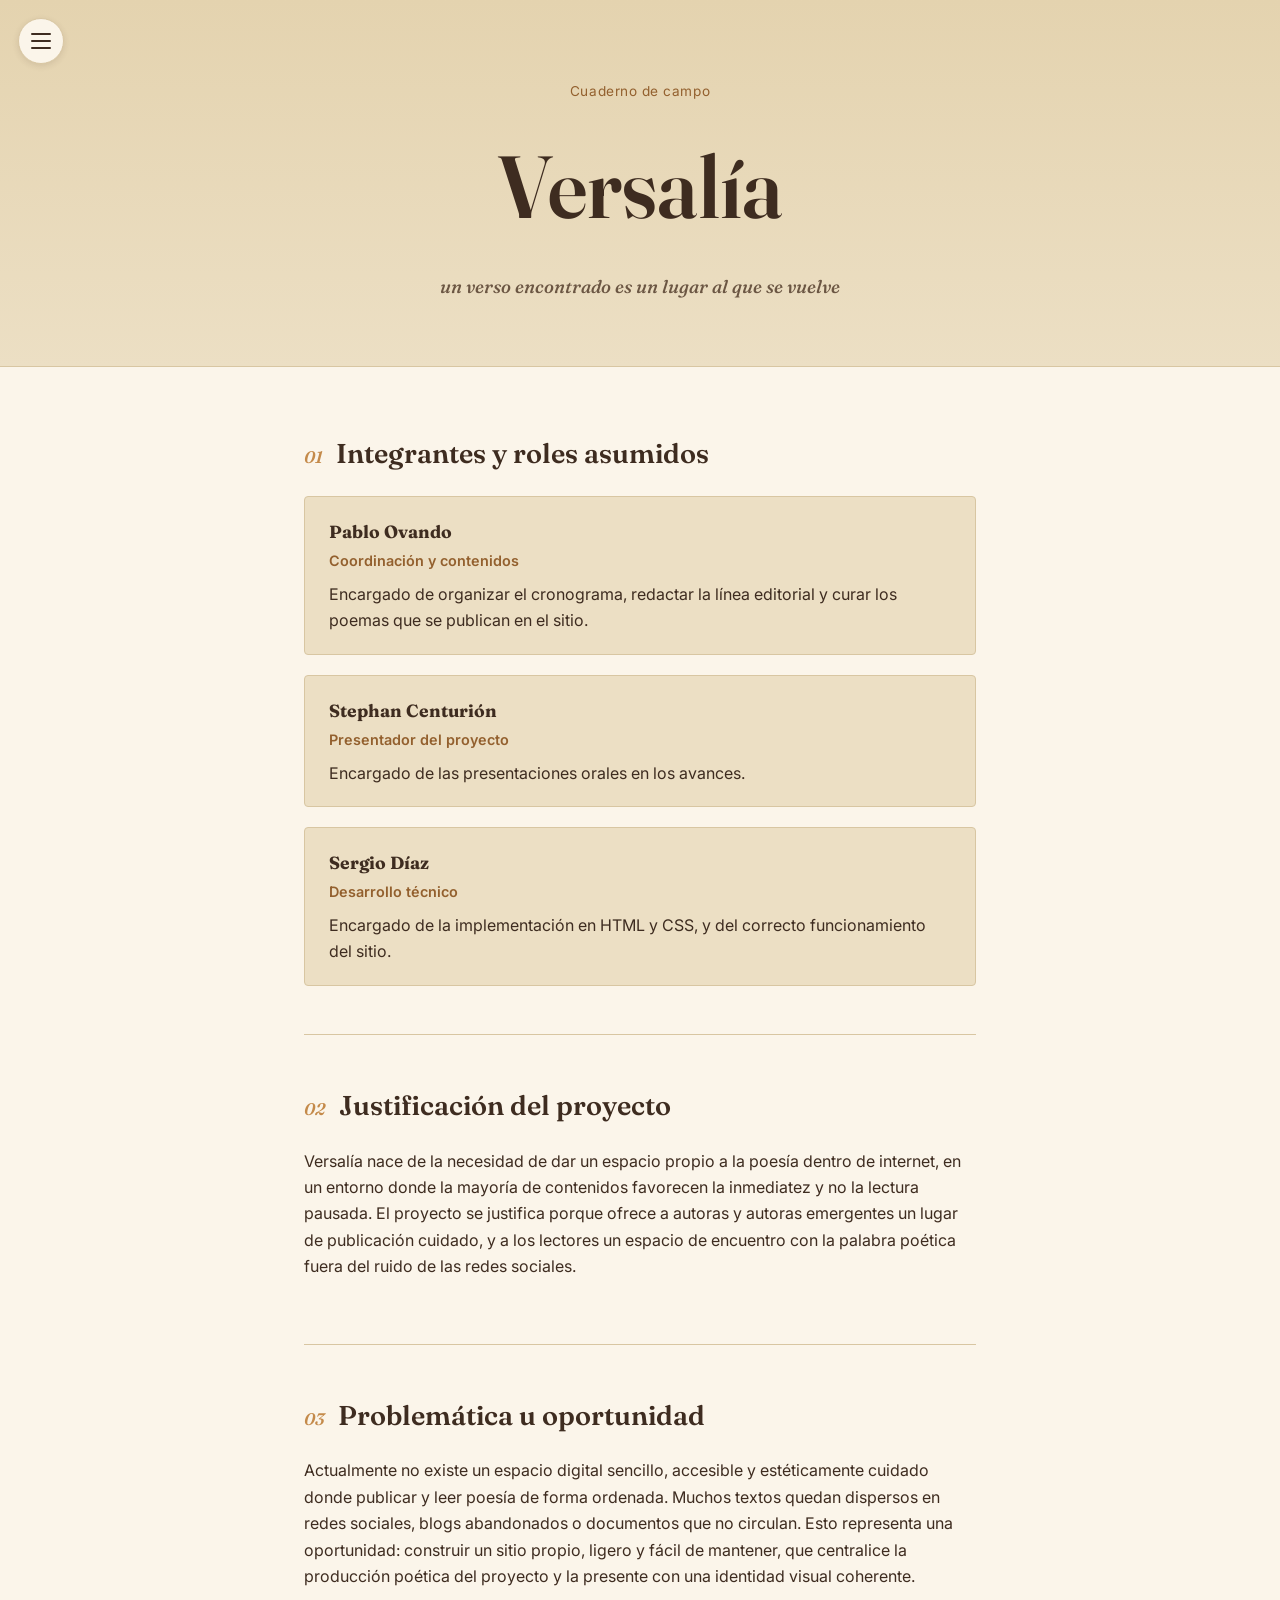
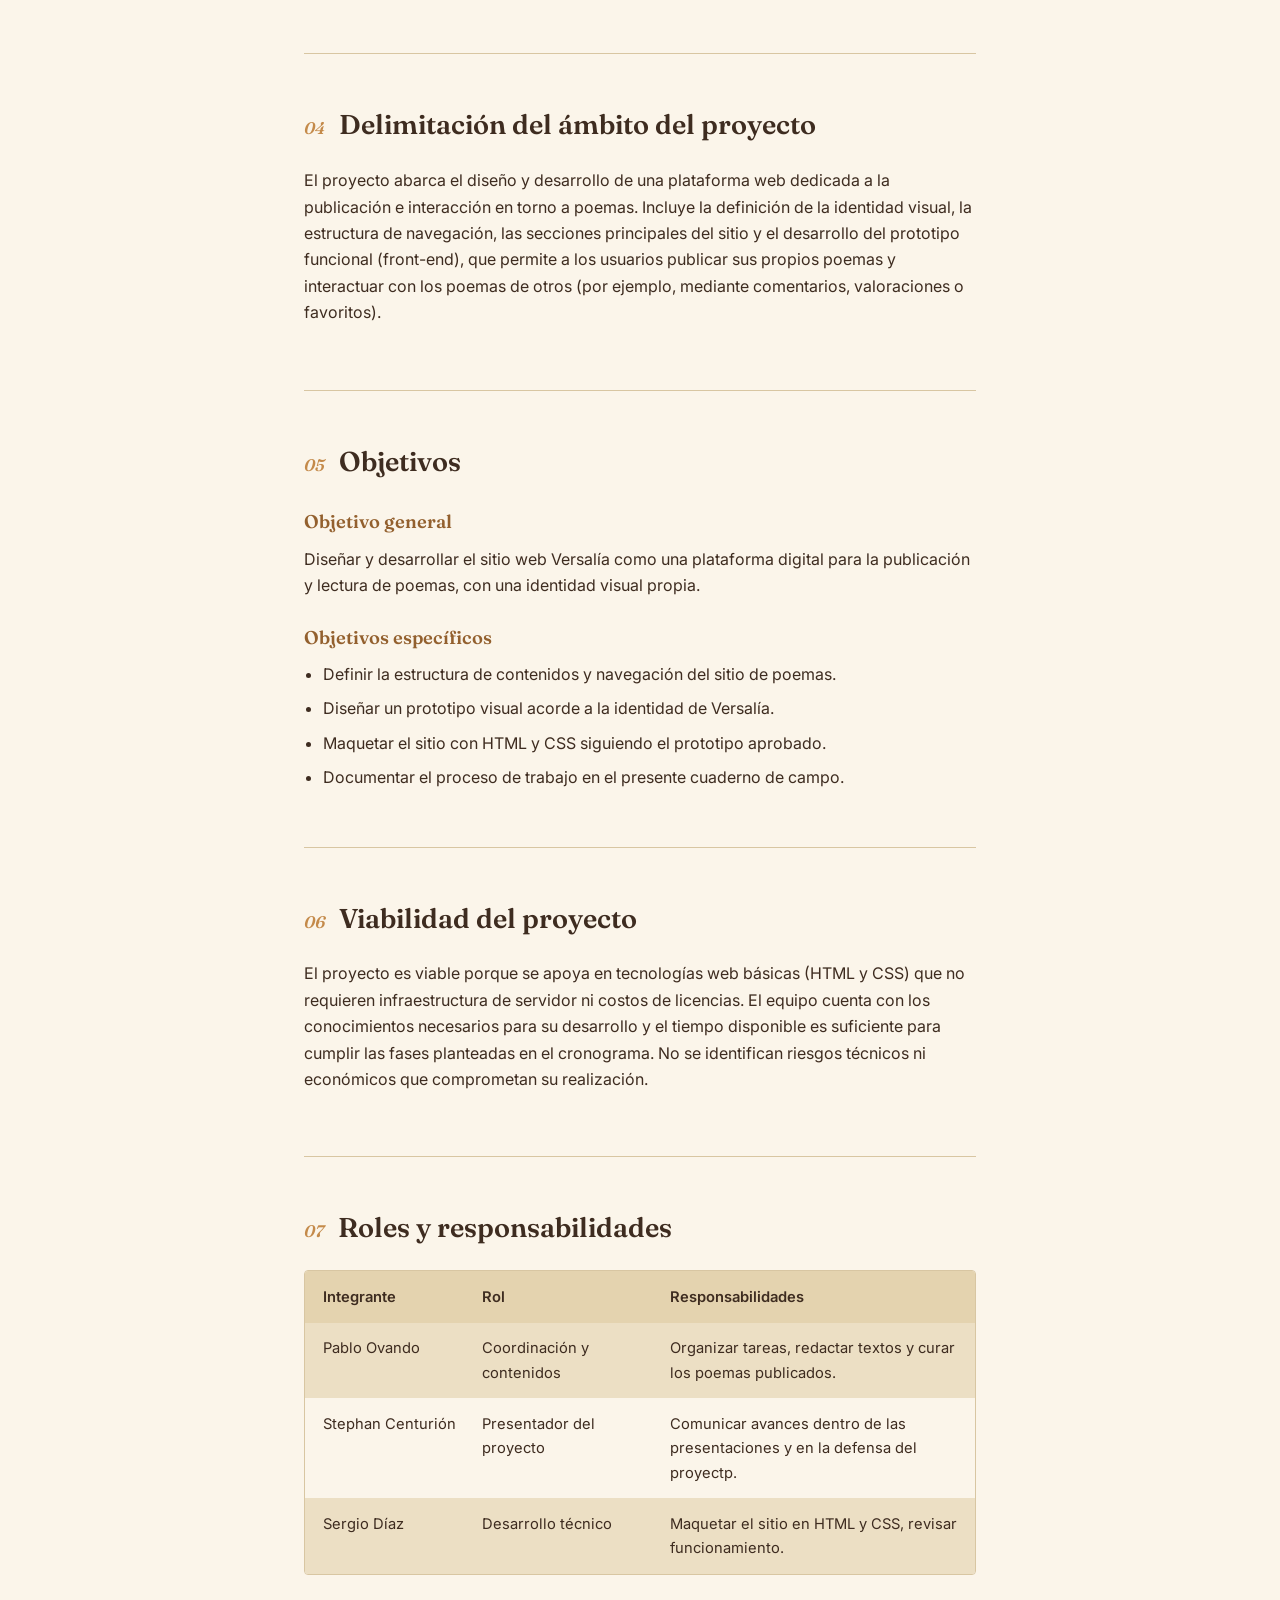
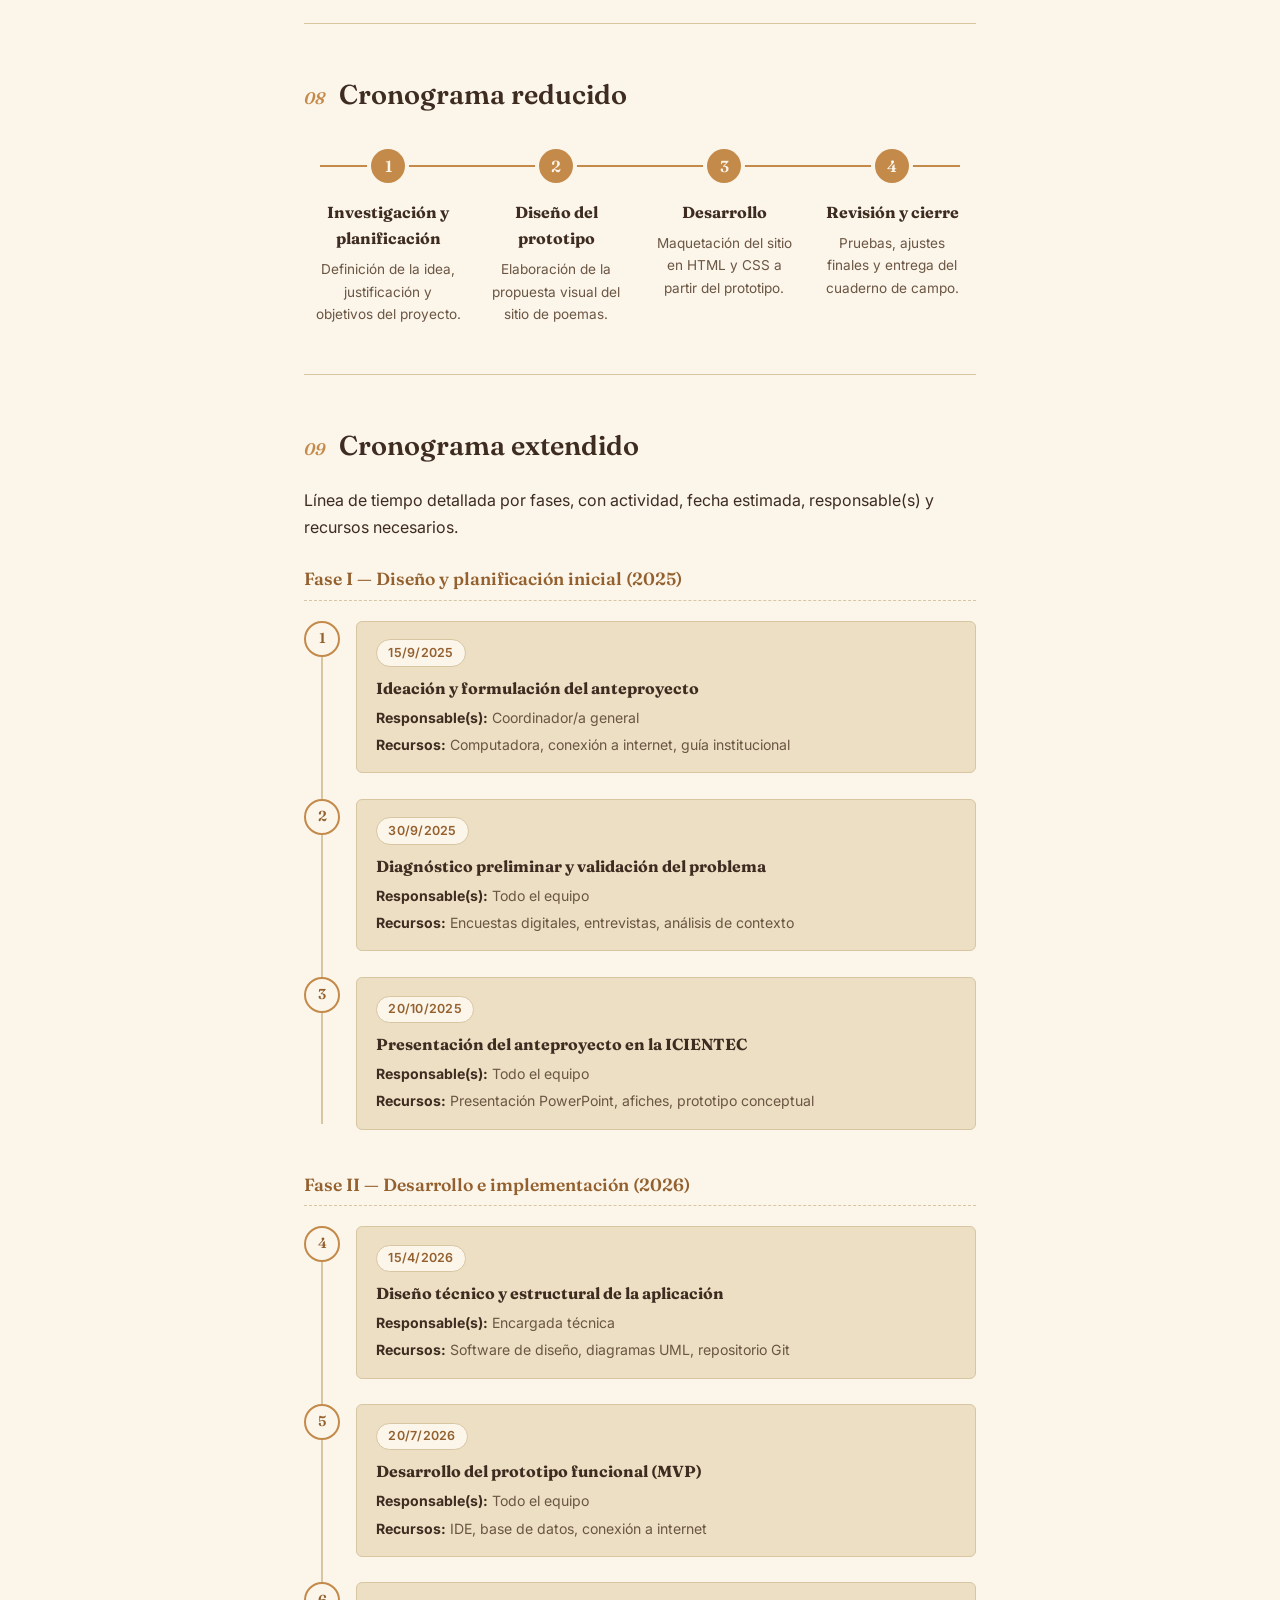
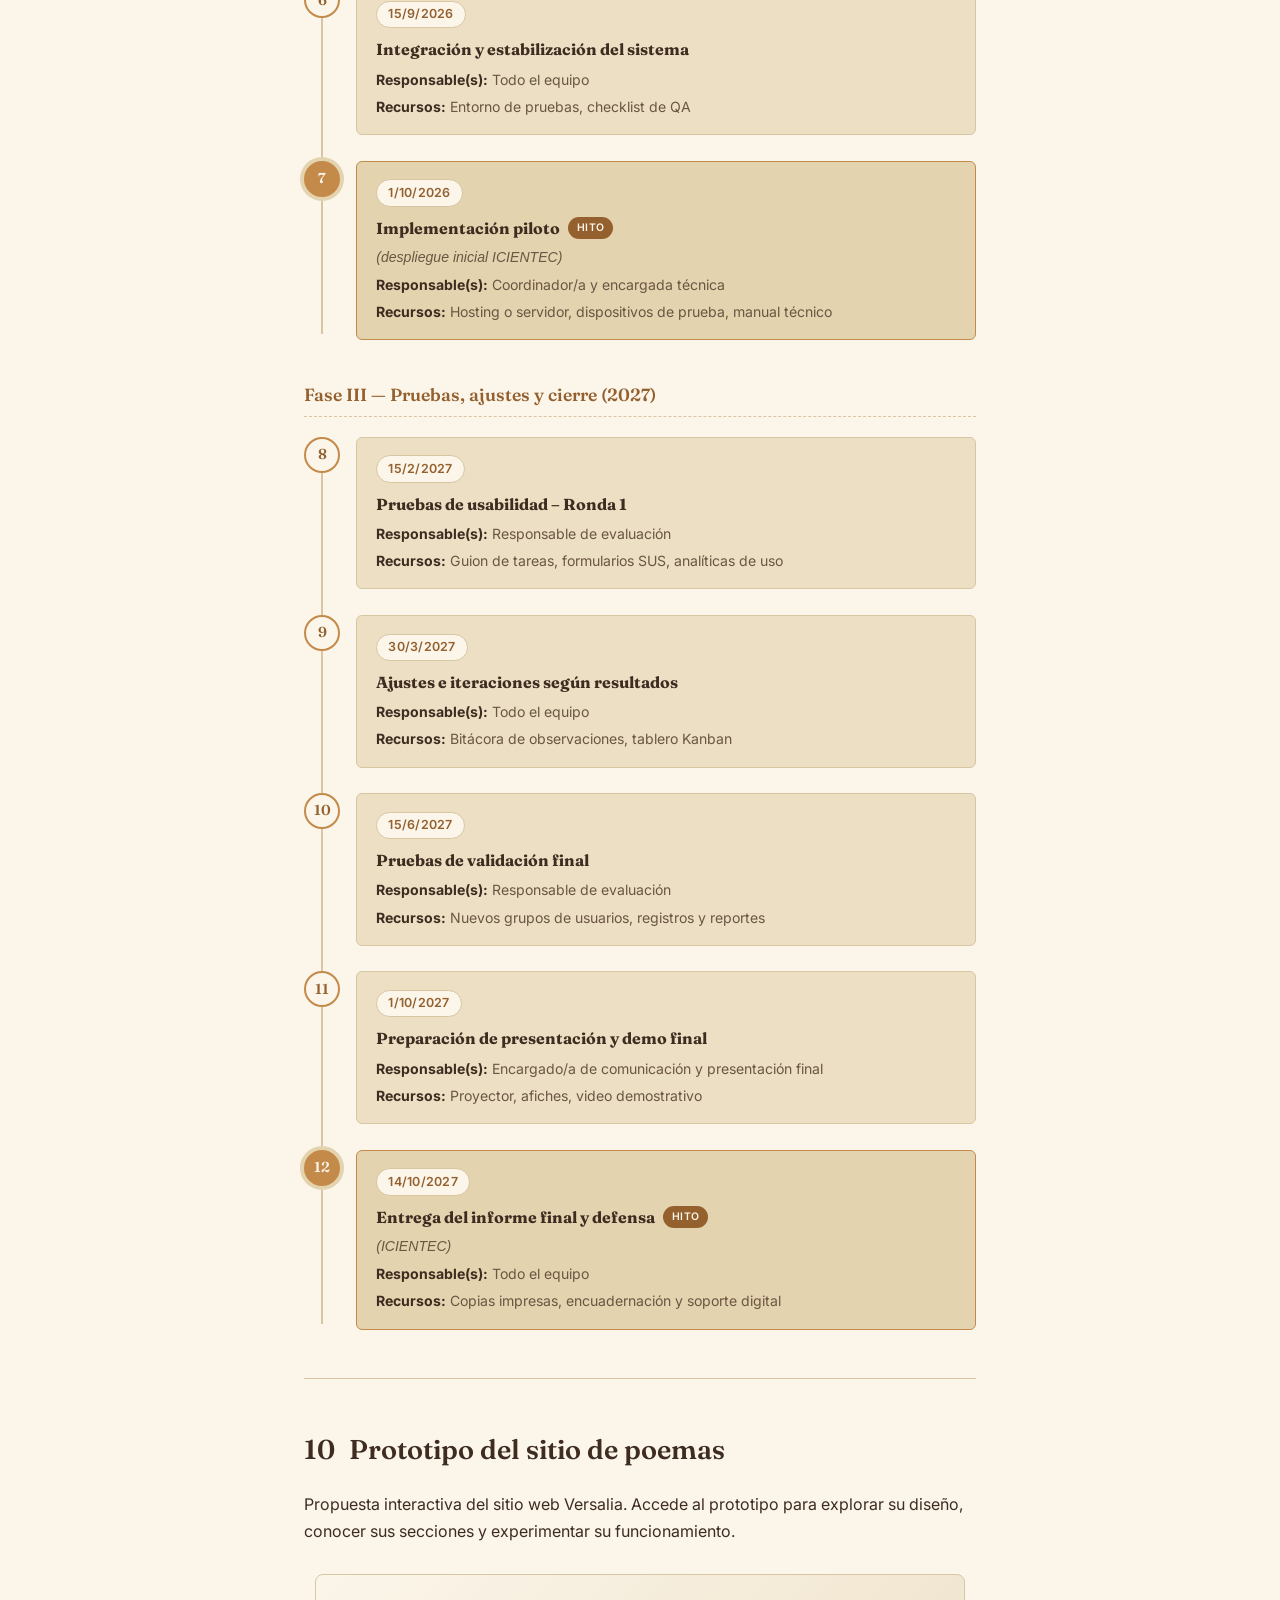
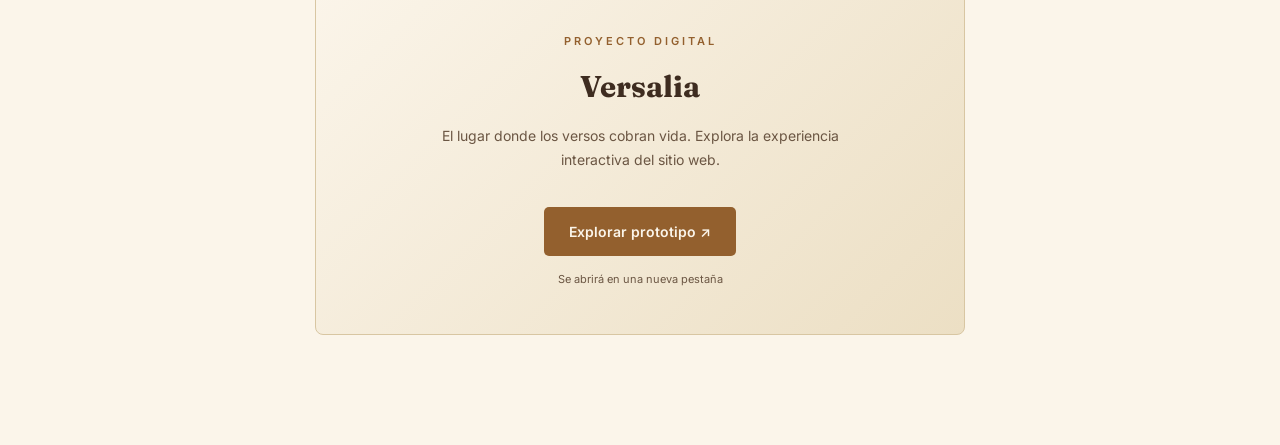
==== commit 5934cd88: "Update project scope description in index.html" ====
--- a/index.html
+++ b/index.html
@@ -78,7 +78,7 @@
 
   <section id="ambito" class="bloque">
     <h2><span class="num">04</span>Delimitación del ámbito del proyecto</h2>
-    <p>El proyecto abarca el diseño y desarrollo front-end (HTML y CSS) de un sitio web estático dedicado a la publicación de poemas. Incluye la definición de la identidad visual, la estructura de navegación y las secciones principales del sitio. Queda fuera del alcance la implementación de bases de datos, sistemas de usuarios o funcionalidades de backend, así como la promoción o difusión del sitio una vez publicado.</p>
+    <p>El proyecto abarca el diseño y desarrollo de una plataforma web dedicada a la publicación e interacción en torno a poemas. Incluye la definición de la identidad visual, la estructura de navegación, las secciones principales del sitio y el desarrollo del prototipo funcional (front-end), que permite a los usuarios publicar sus propios poemas y interactuar con los poemas de otros (por ejemplo, mediante comentarios, valoraciones o favoritos).</p>
   </section>
 
   <section id="objetivos" class="bloque">
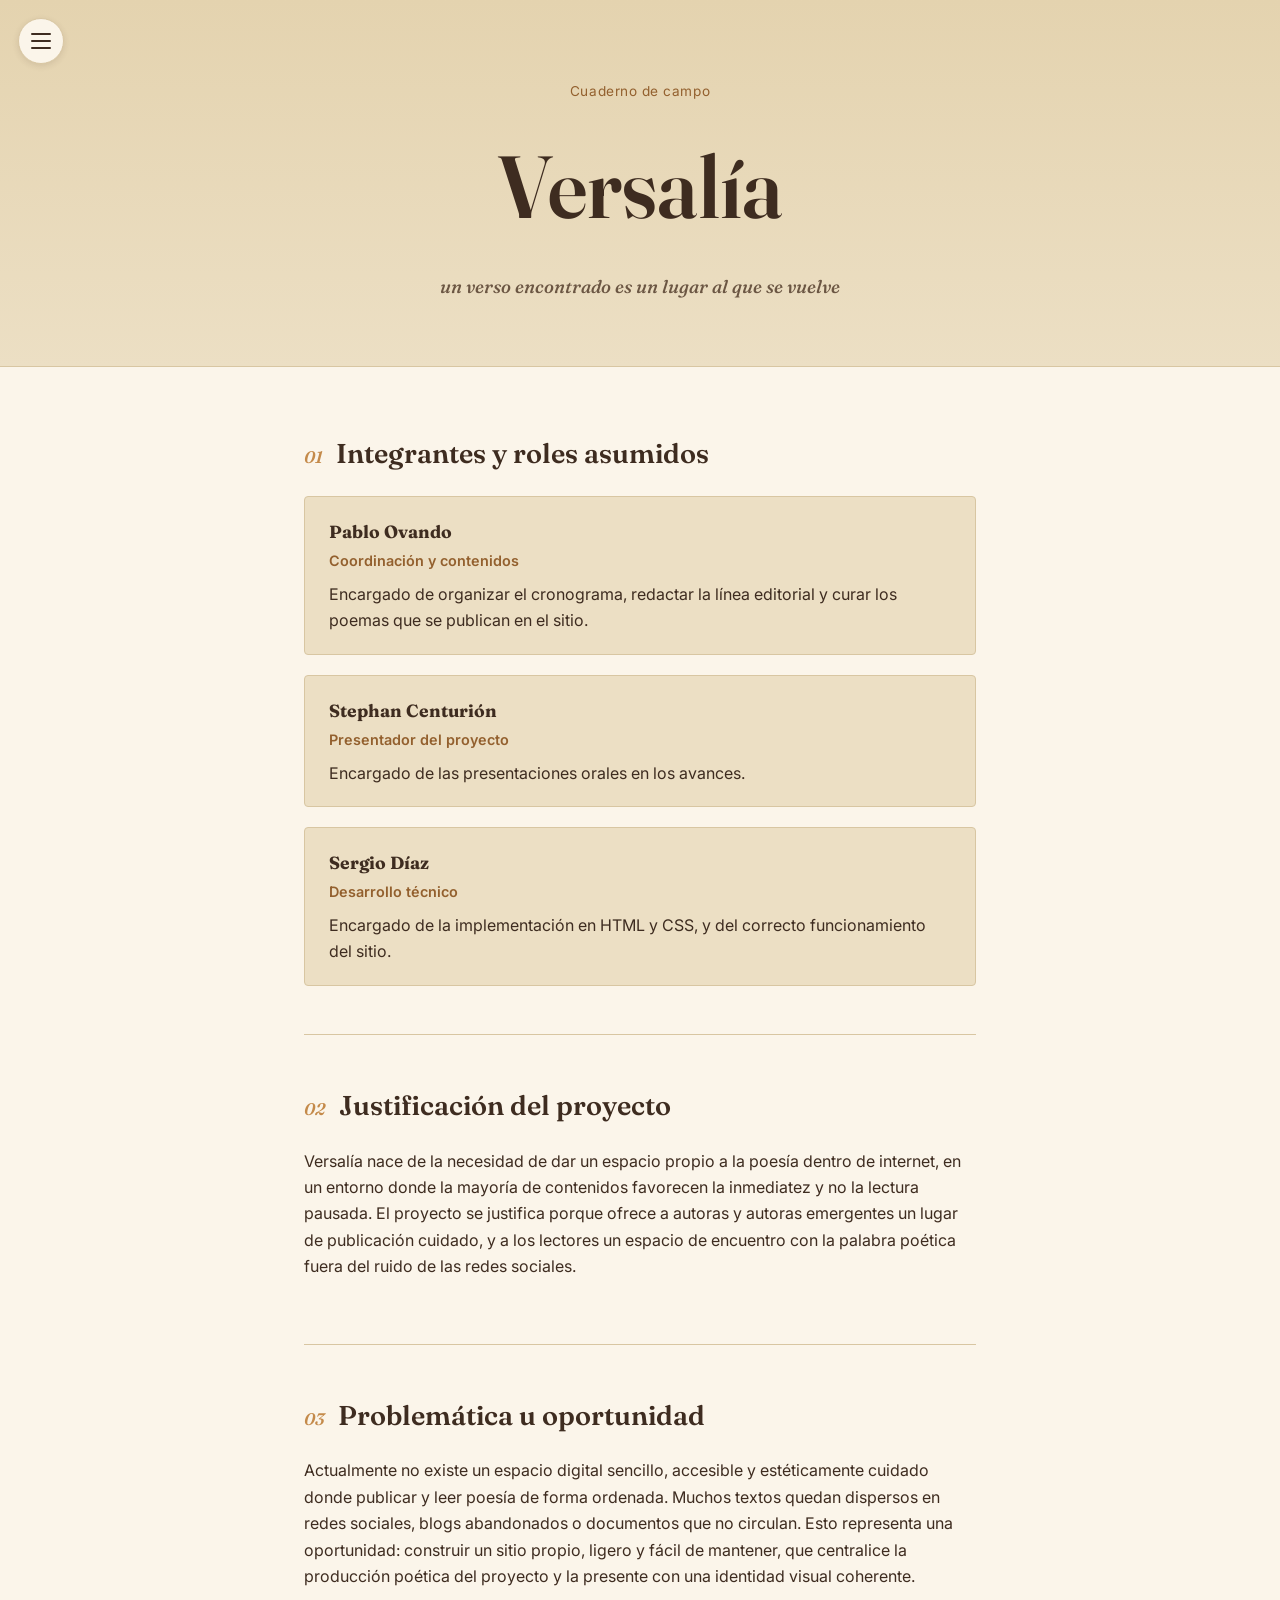
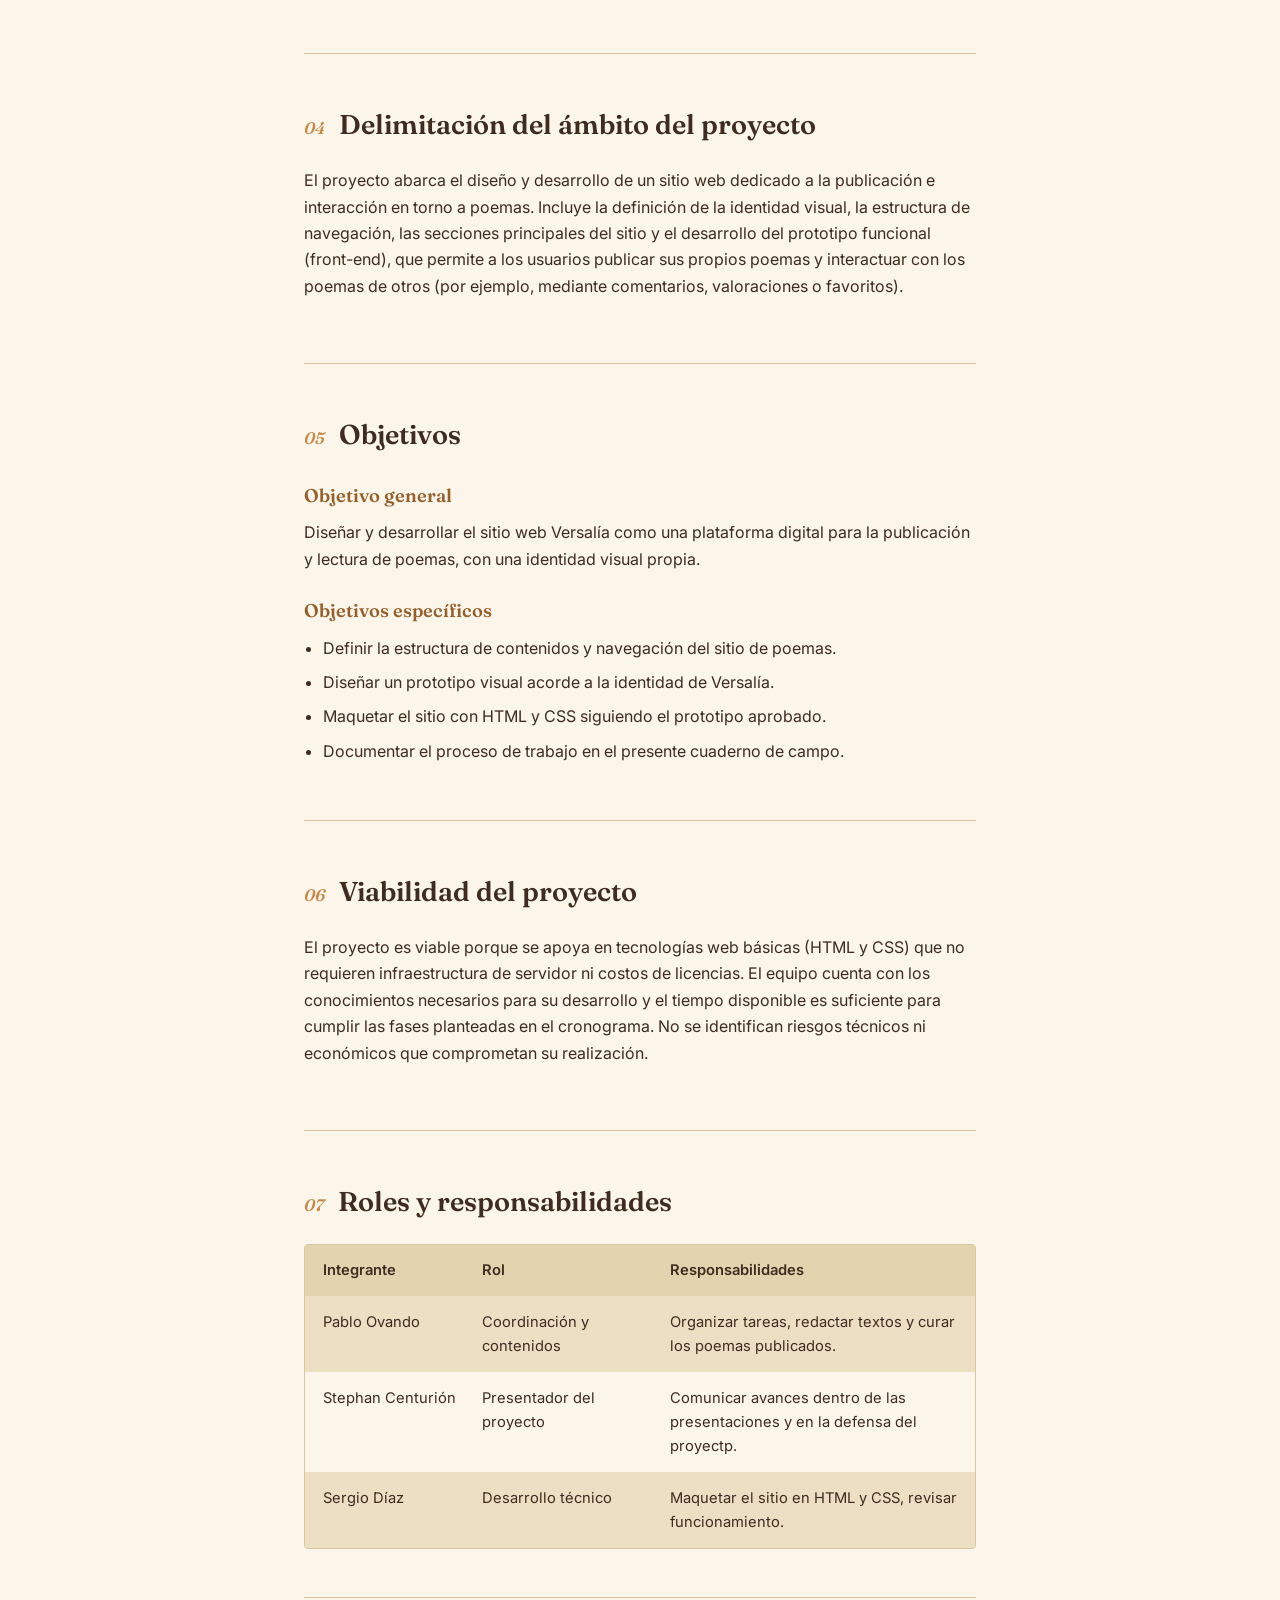
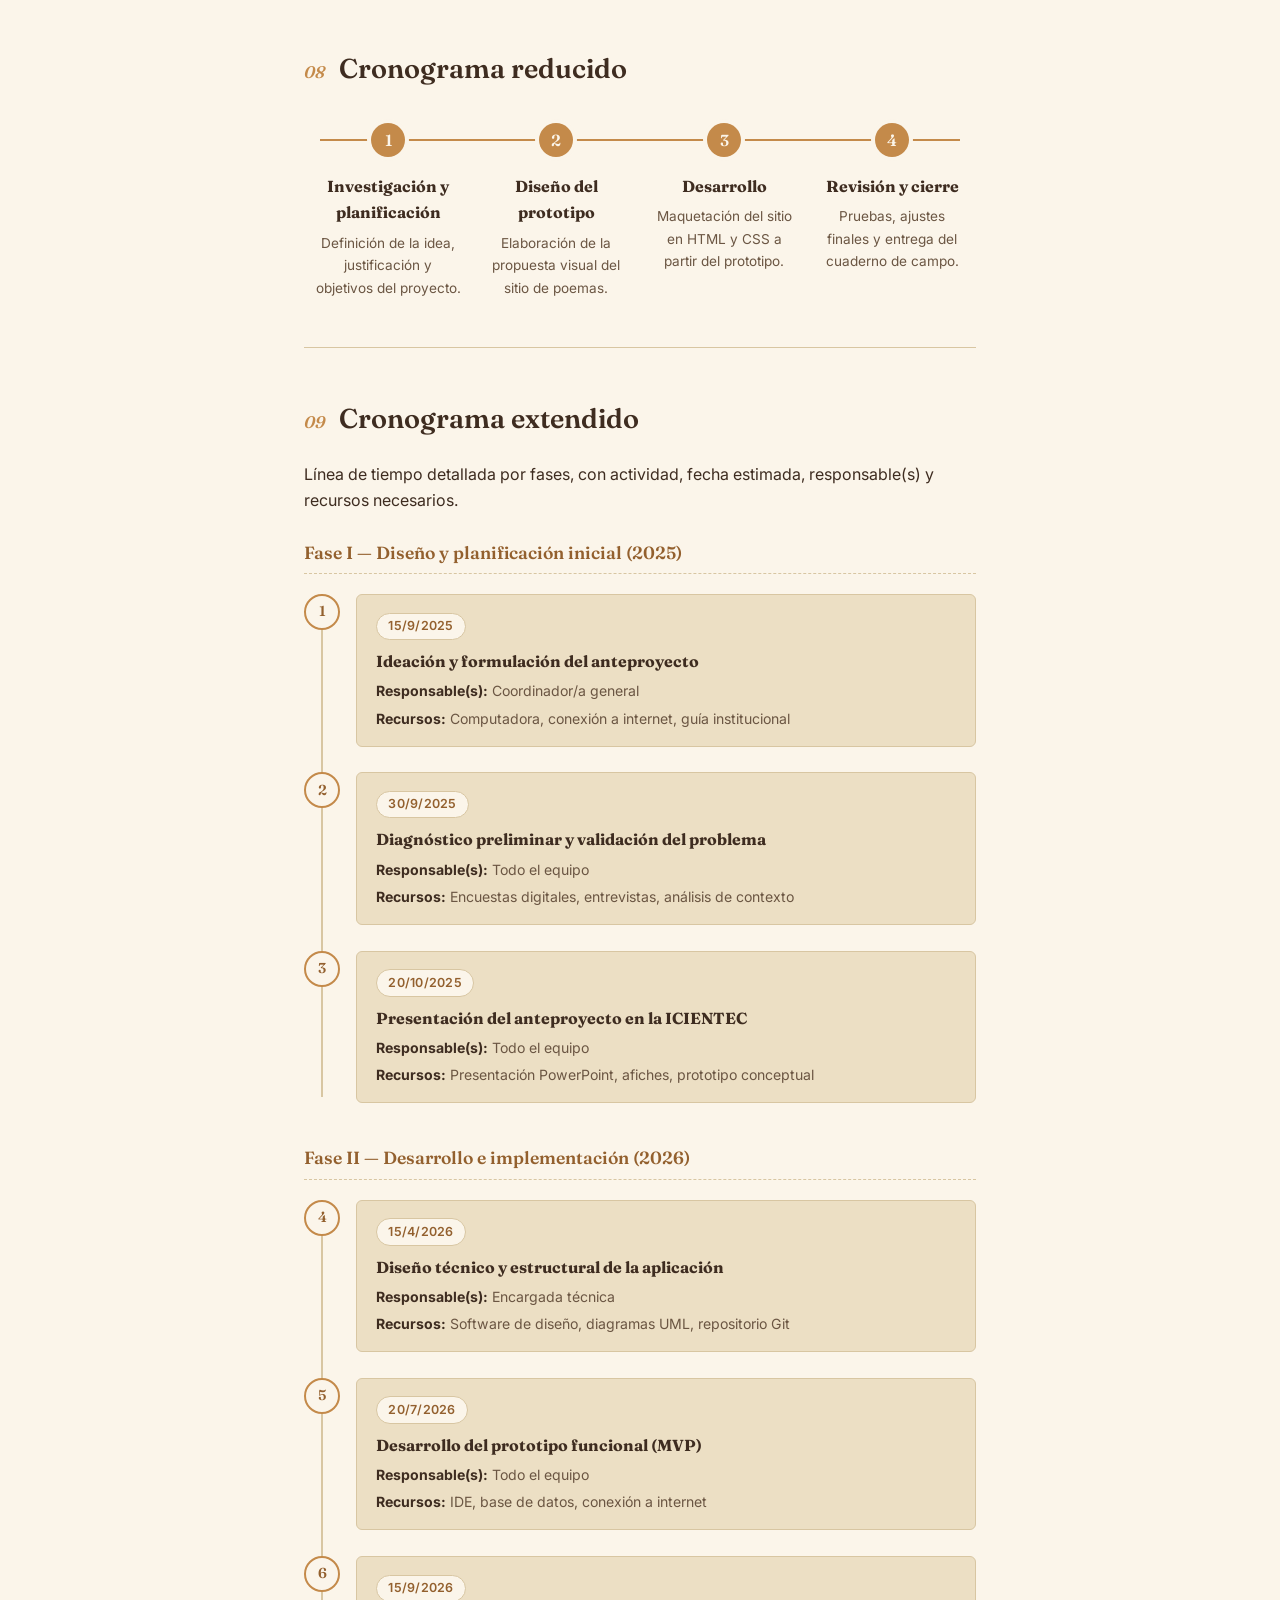
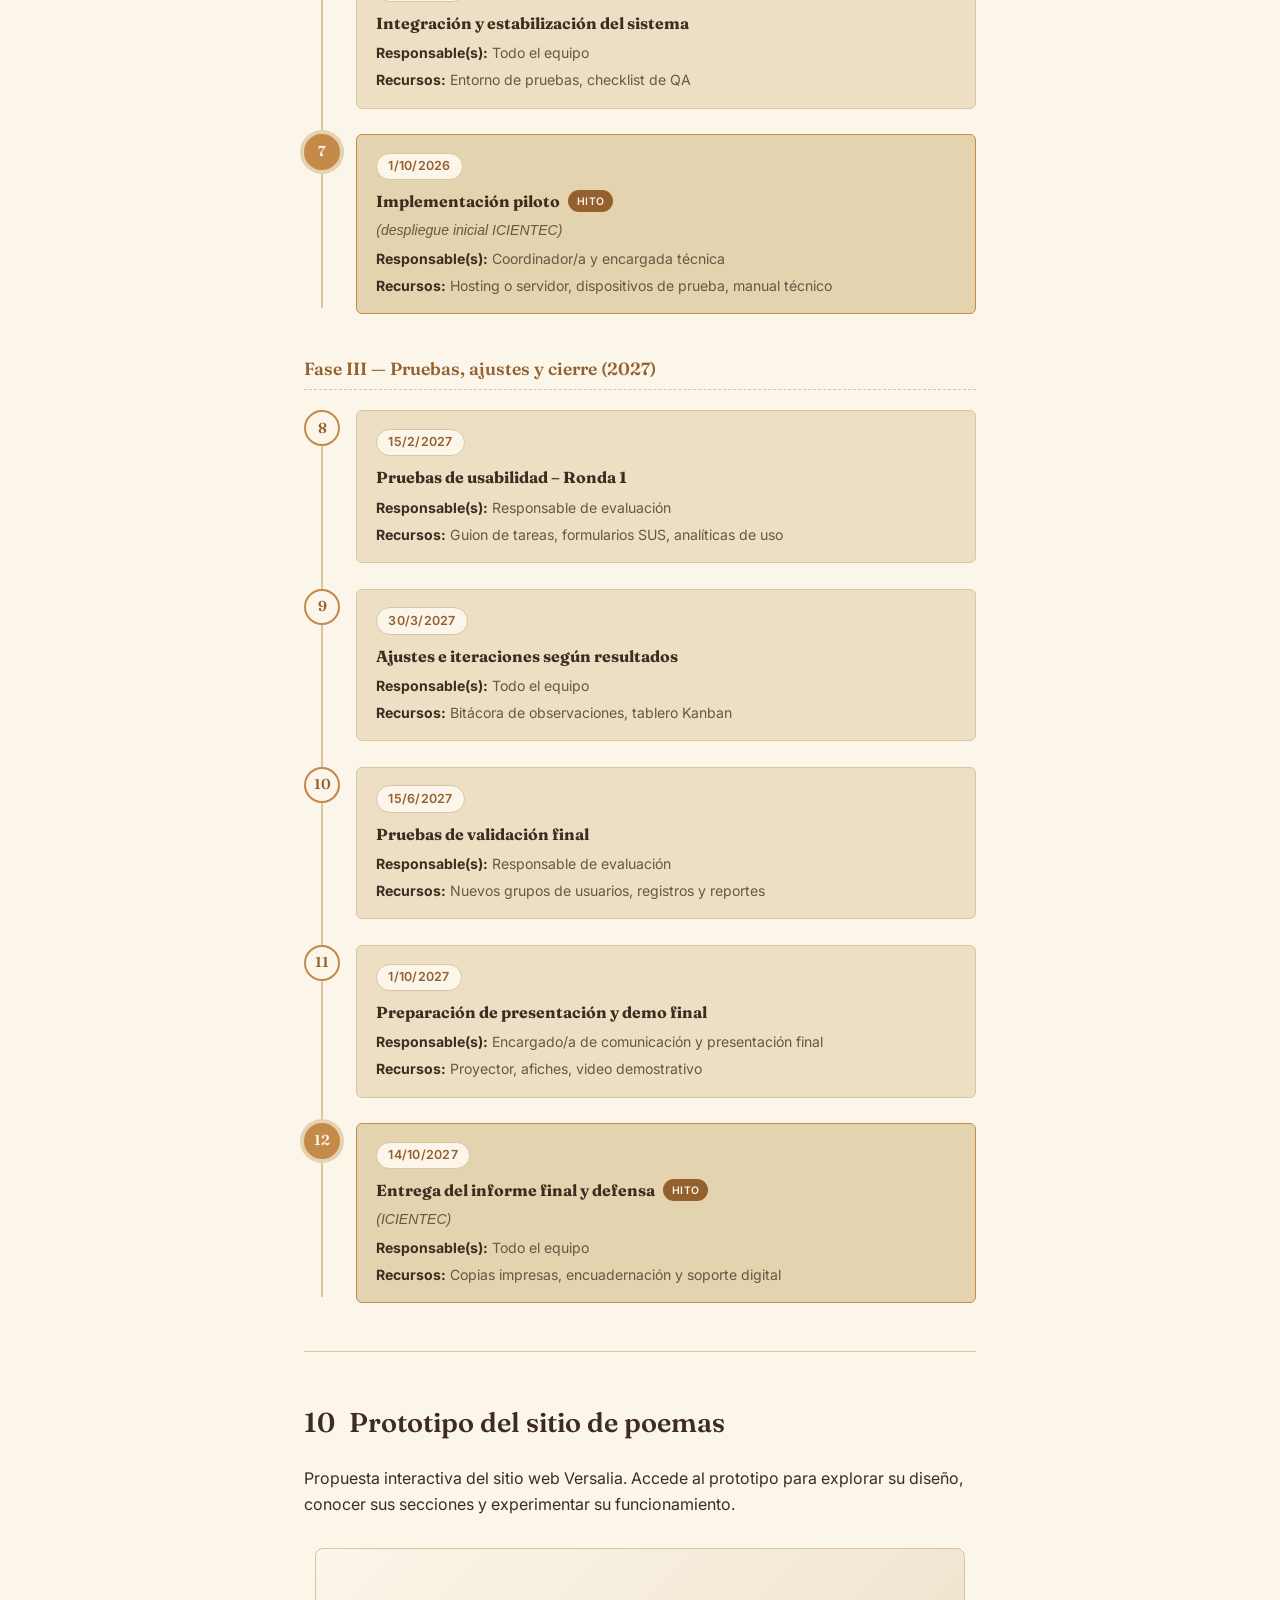
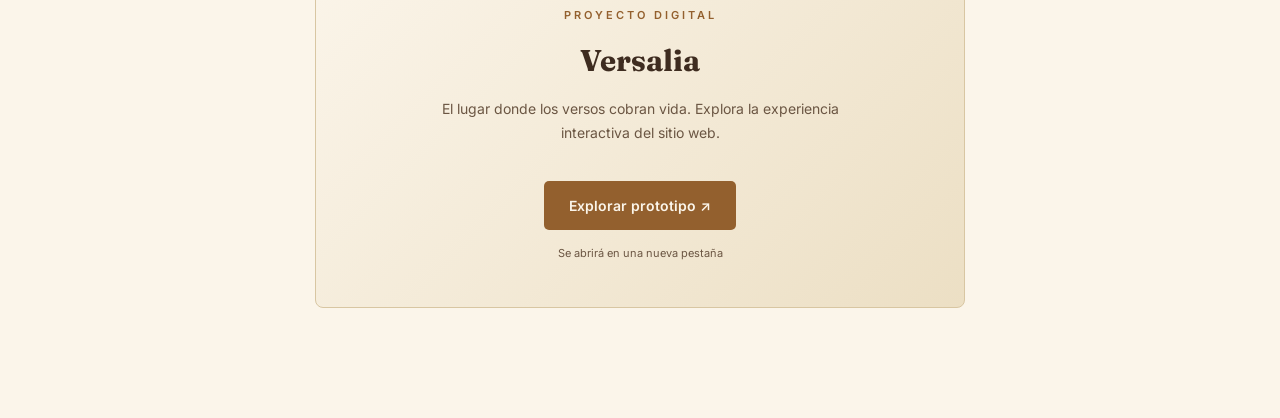
==== commit 77787901: "Update project description in index.html ." ====
--- a/index.html
+++ b/index.html
@@ -78,7 +78,7 @@
 
   <section id="ambito" class="bloque">
     <h2><span class="num">04</span>Delimitación del ámbito del proyecto</h2>
-    <p>El proyecto abarca el diseño y desarrollo de una plataforma web dedicada a la publicación e interacción en torno a poemas. Incluye la definición de la identidad visual, la estructura de navegación, las secciones principales del sitio y el desarrollo del prototipo funcional (front-end), que permite a los usuarios publicar sus propios poemas y interactuar con los poemas de otros (por ejemplo, mediante comentarios, valoraciones o favoritos).</p>
+    <p>El proyecto abarca el diseño y desarrollo de un sitio web dedicado a la publicación e interacción en torno a poemas. Incluye la definición de la identidad visual, la estructura de navegación, las secciones principales del sitio y el desarrollo del prototipo funcional (front-end), que permite a los usuarios publicar sus propios poemas y interactuar con los poemas de otros (por ejemplo, mediante comentarios, valoraciones o favoritos).</p>
   </section>
 
   <section id="objetivos" class="bloque">
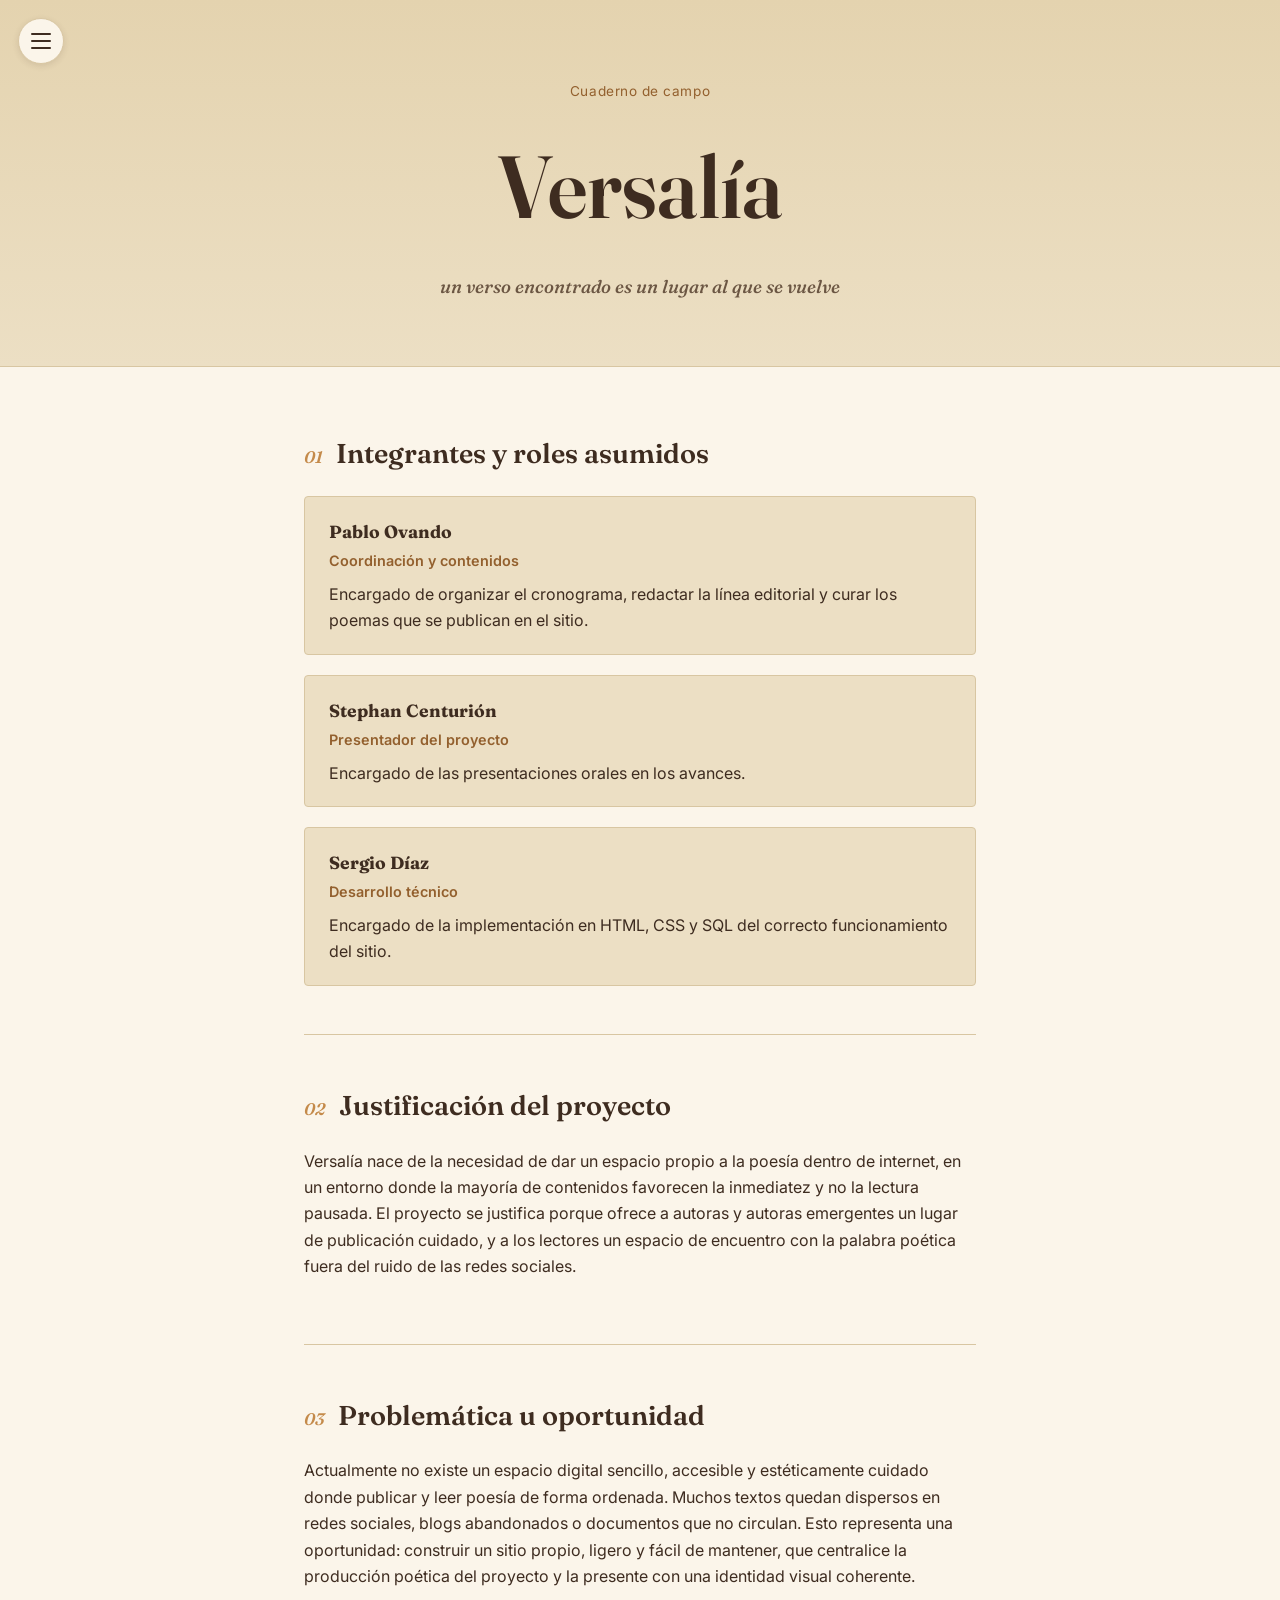
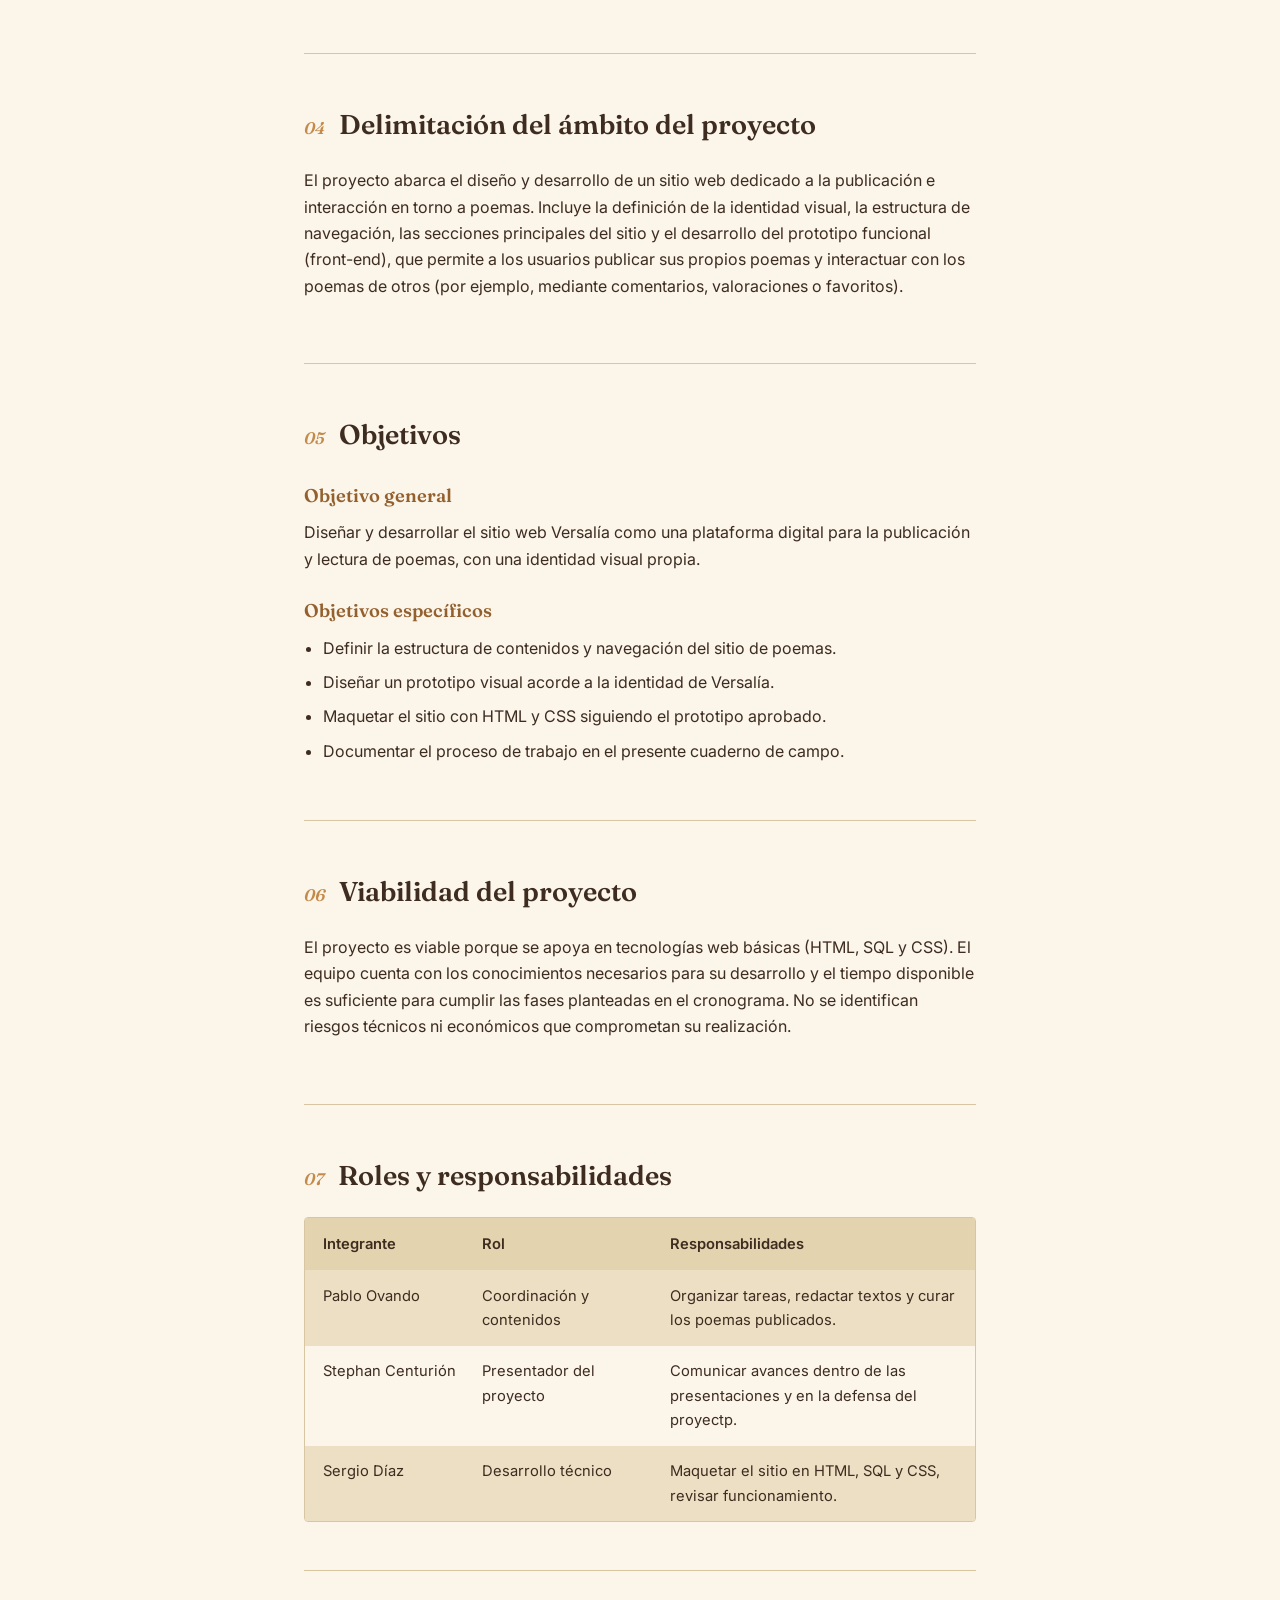
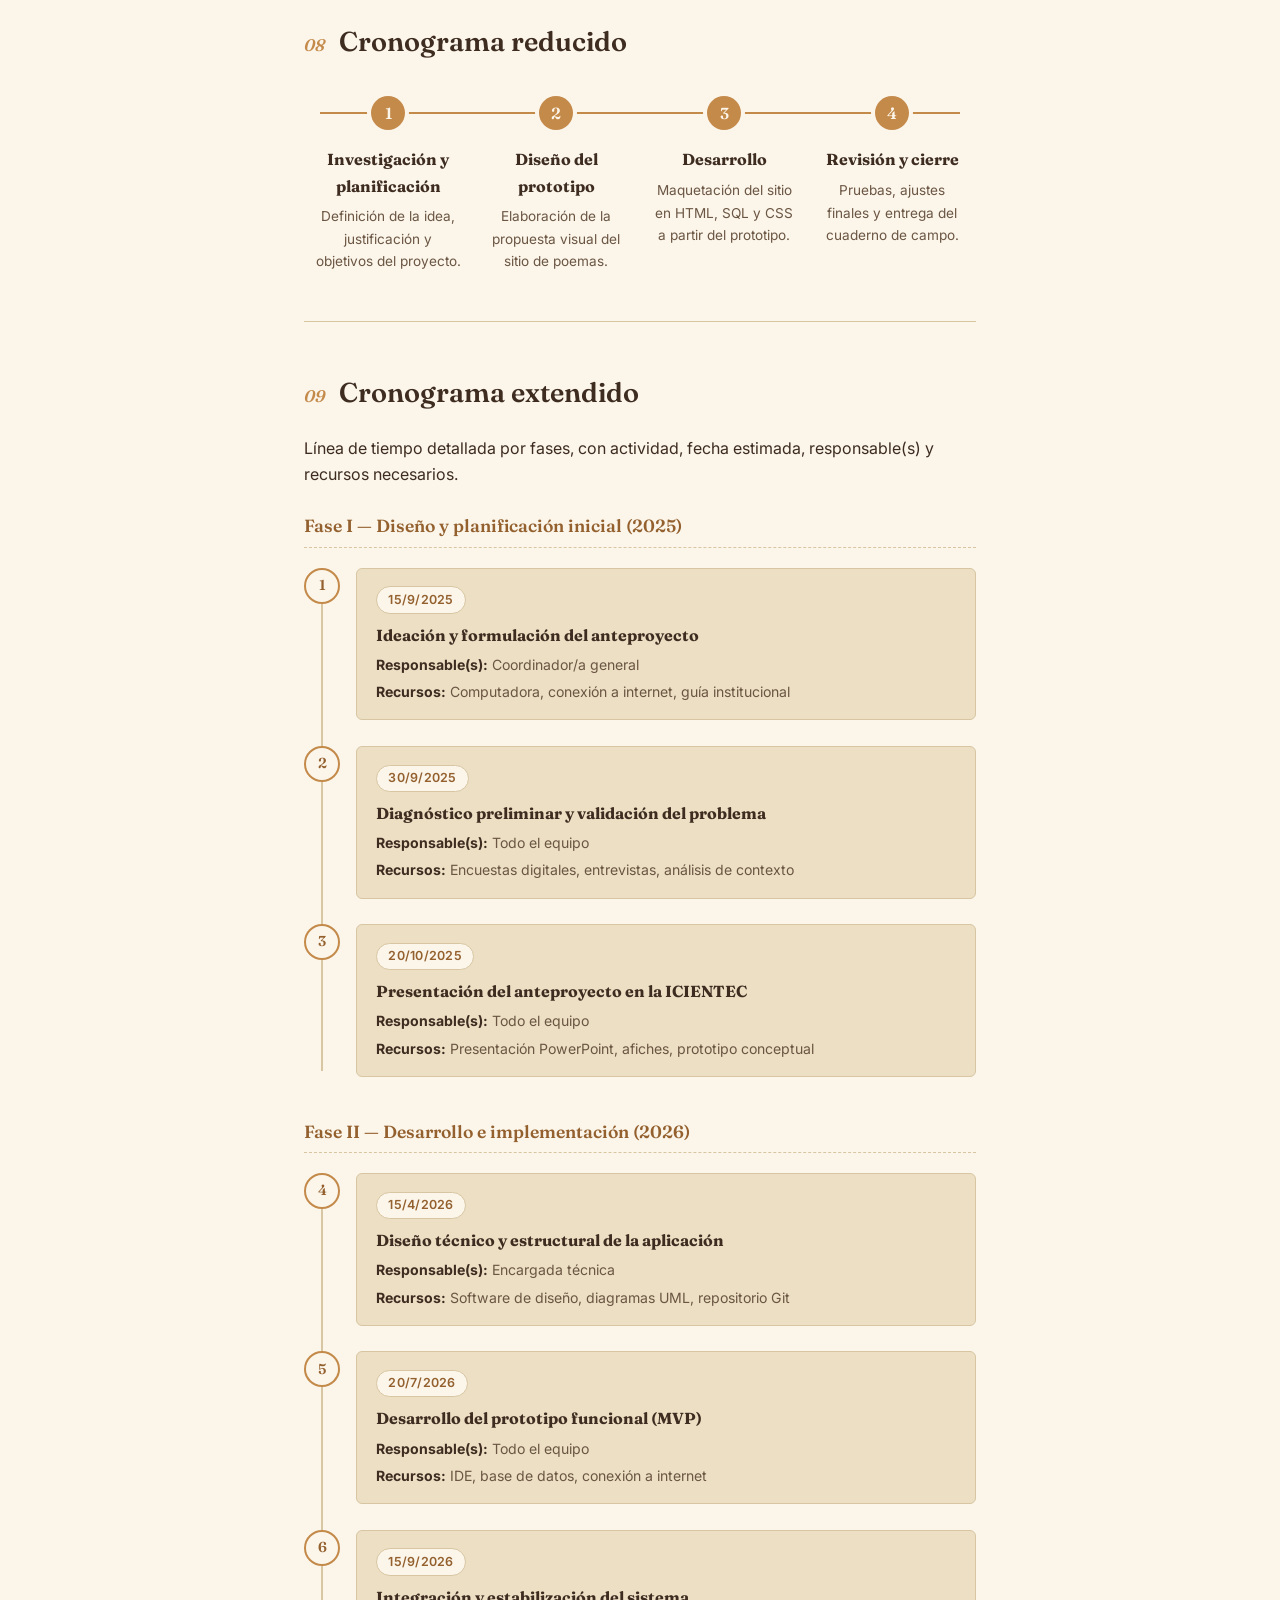
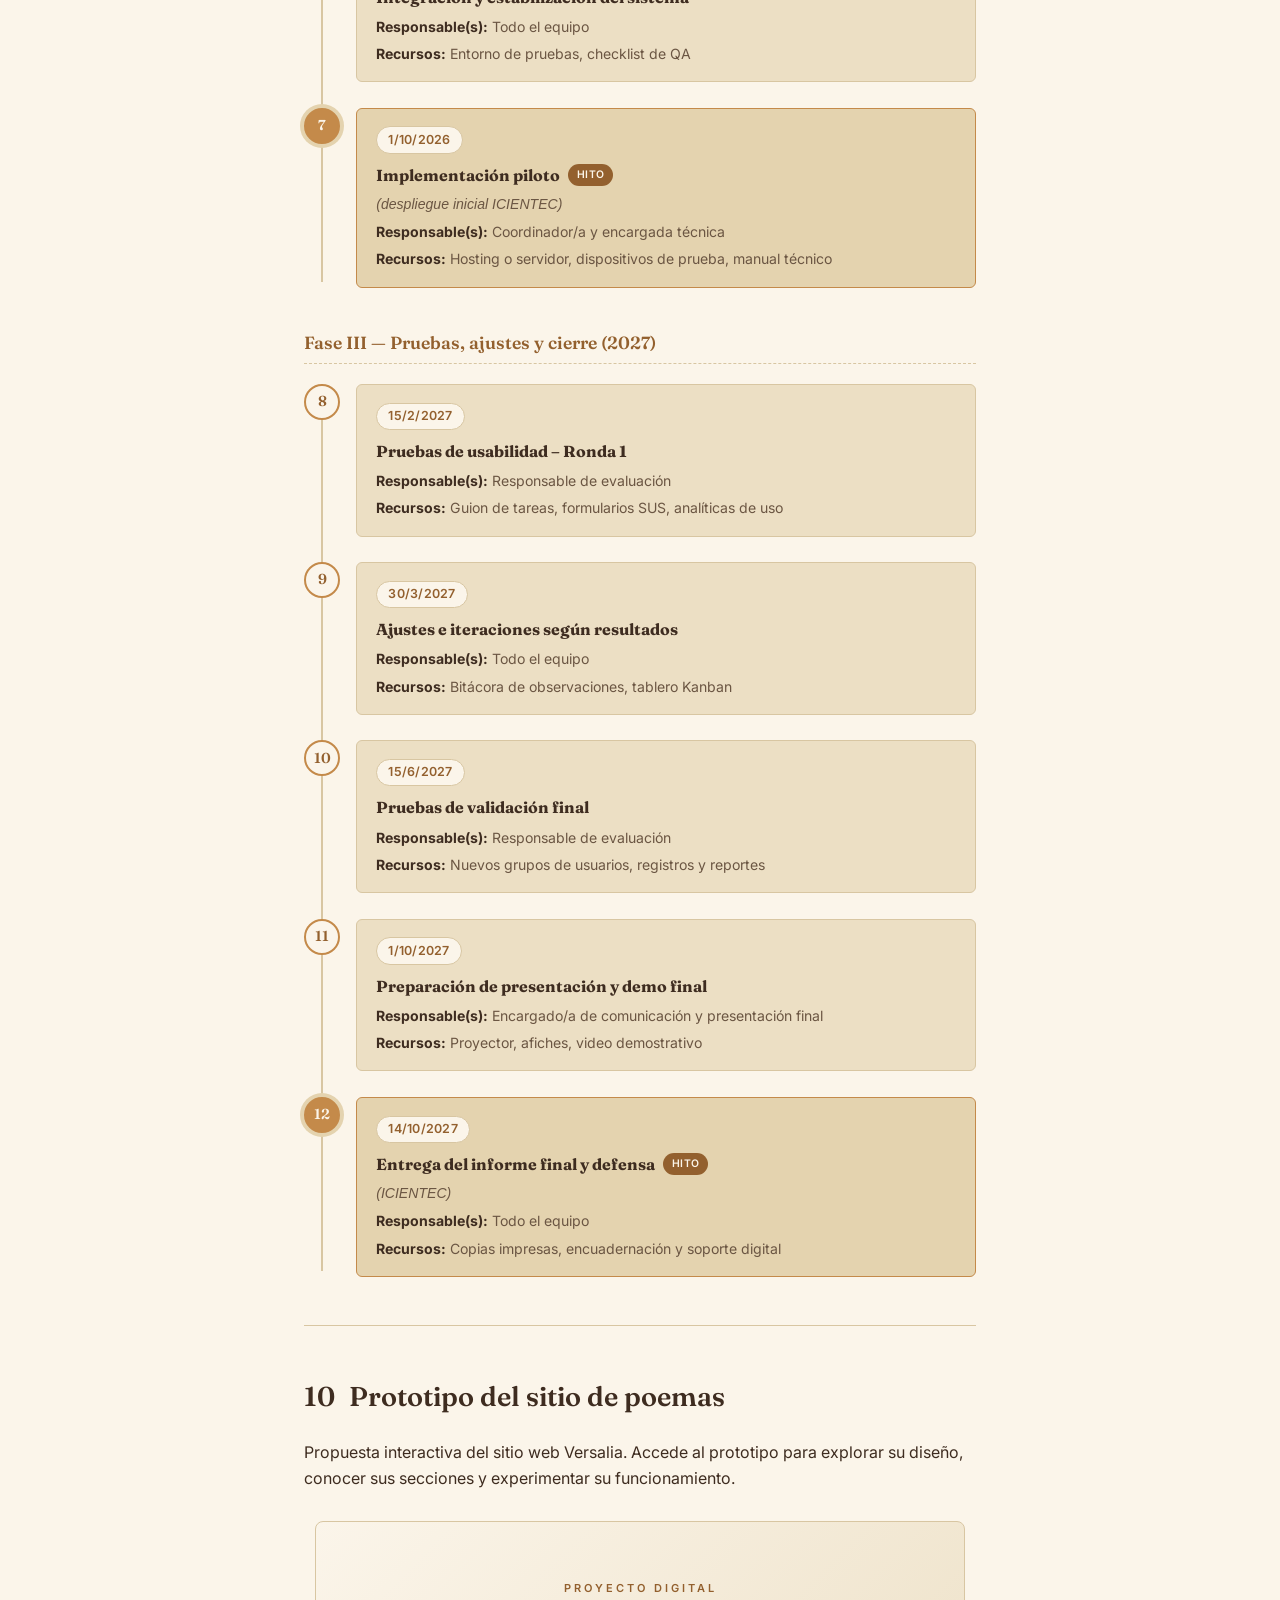
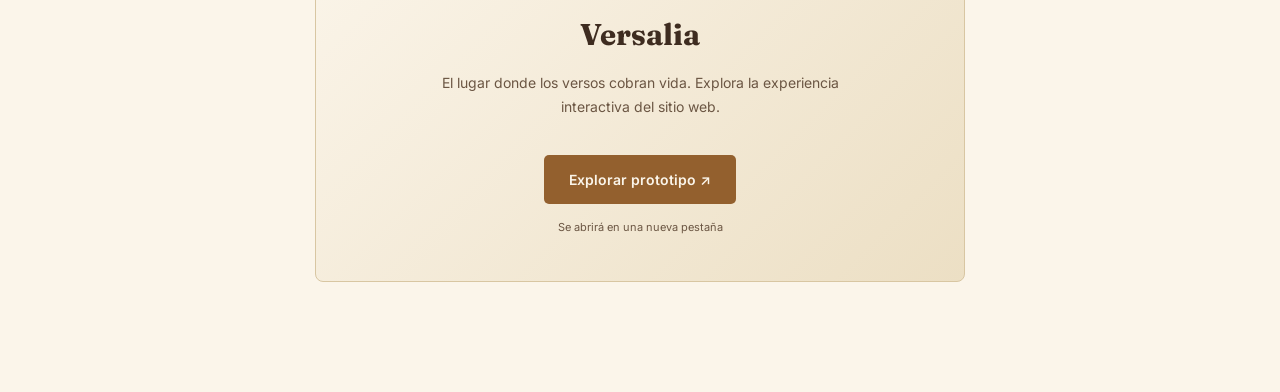
==== commit 3393a6ee: "Update index.html" ====
--- a/index.html
+++ b/index.html
@@ -61,7 +61,7 @@
       <article class="persona">
         <h3>Sergio Díaz</h3>
         <p class="rol">Desarrollo técnico</p>
-        <p>Encargado de la implementación en HTML y CSS, y del correcto funcionamiento del sitio.</p>
+        <p>Encargado de la implementación en HTML, CSS y SQL del correcto funcionamiento del sitio.</p>
       </article>
     </div>
   </section>
@@ -96,7 +96,7 @@
 
   <section id="viabilidad" class="bloque">
     <h2><span class="num">06</span>Viabilidad del proyecto</h2>
-    <p>El proyecto es viable porque se apoya en tecnologías web básicas (HTML y CSS) que no requieren infraestructura de servidor ni costos de licencias. El equipo cuenta con los conocimientos necesarios para su desarrollo y el tiempo disponible es suficiente para cumplir las fases planteadas en el cronograma. No se identifican riesgos técnicos ni económicos que comprometan su realización.</p>
+    <p>El proyecto es viable porque se apoya en tecnologías web básicas (HTML, SQL y CSS). El equipo cuenta con los conocimientos necesarios para su desarrollo y el tiempo disponible es suficiente para cumplir las fases planteadas en el cronograma. No se identifican riesgos técnicos ni económicos que comprometan su realización.</p>
   </section>
 
   <section id="roles" class="bloque">
@@ -120,7 +120,7 @@
       <div class="fila" role="row">
         <span role="cell">Sergio Díaz</span>
         <span role="cell">Desarrollo técnico</span>
-        <span role="cell">Maquetar el sitio en HTML y CSS, revisar funcionamiento.</span>
+        <span role="cell">Maquetar el sitio en HTML, SQL y CSS, revisar funcionamiento.</span>
       </div>
     </div>
   </section>
@@ -146,7 +146,7 @@
         <span class="lt-punto">3</span>
         <div class="lt-contenido">
           <h3>Desarrollo</h3>
-          <p>Maquetación del sitio en HTML y CSS a partir del prototipo.</p>
+          <p>Maquetación del sitio en HTML, SQL y CSS a partir del prototipo.</p>
         </div>
       </li>
       <li>
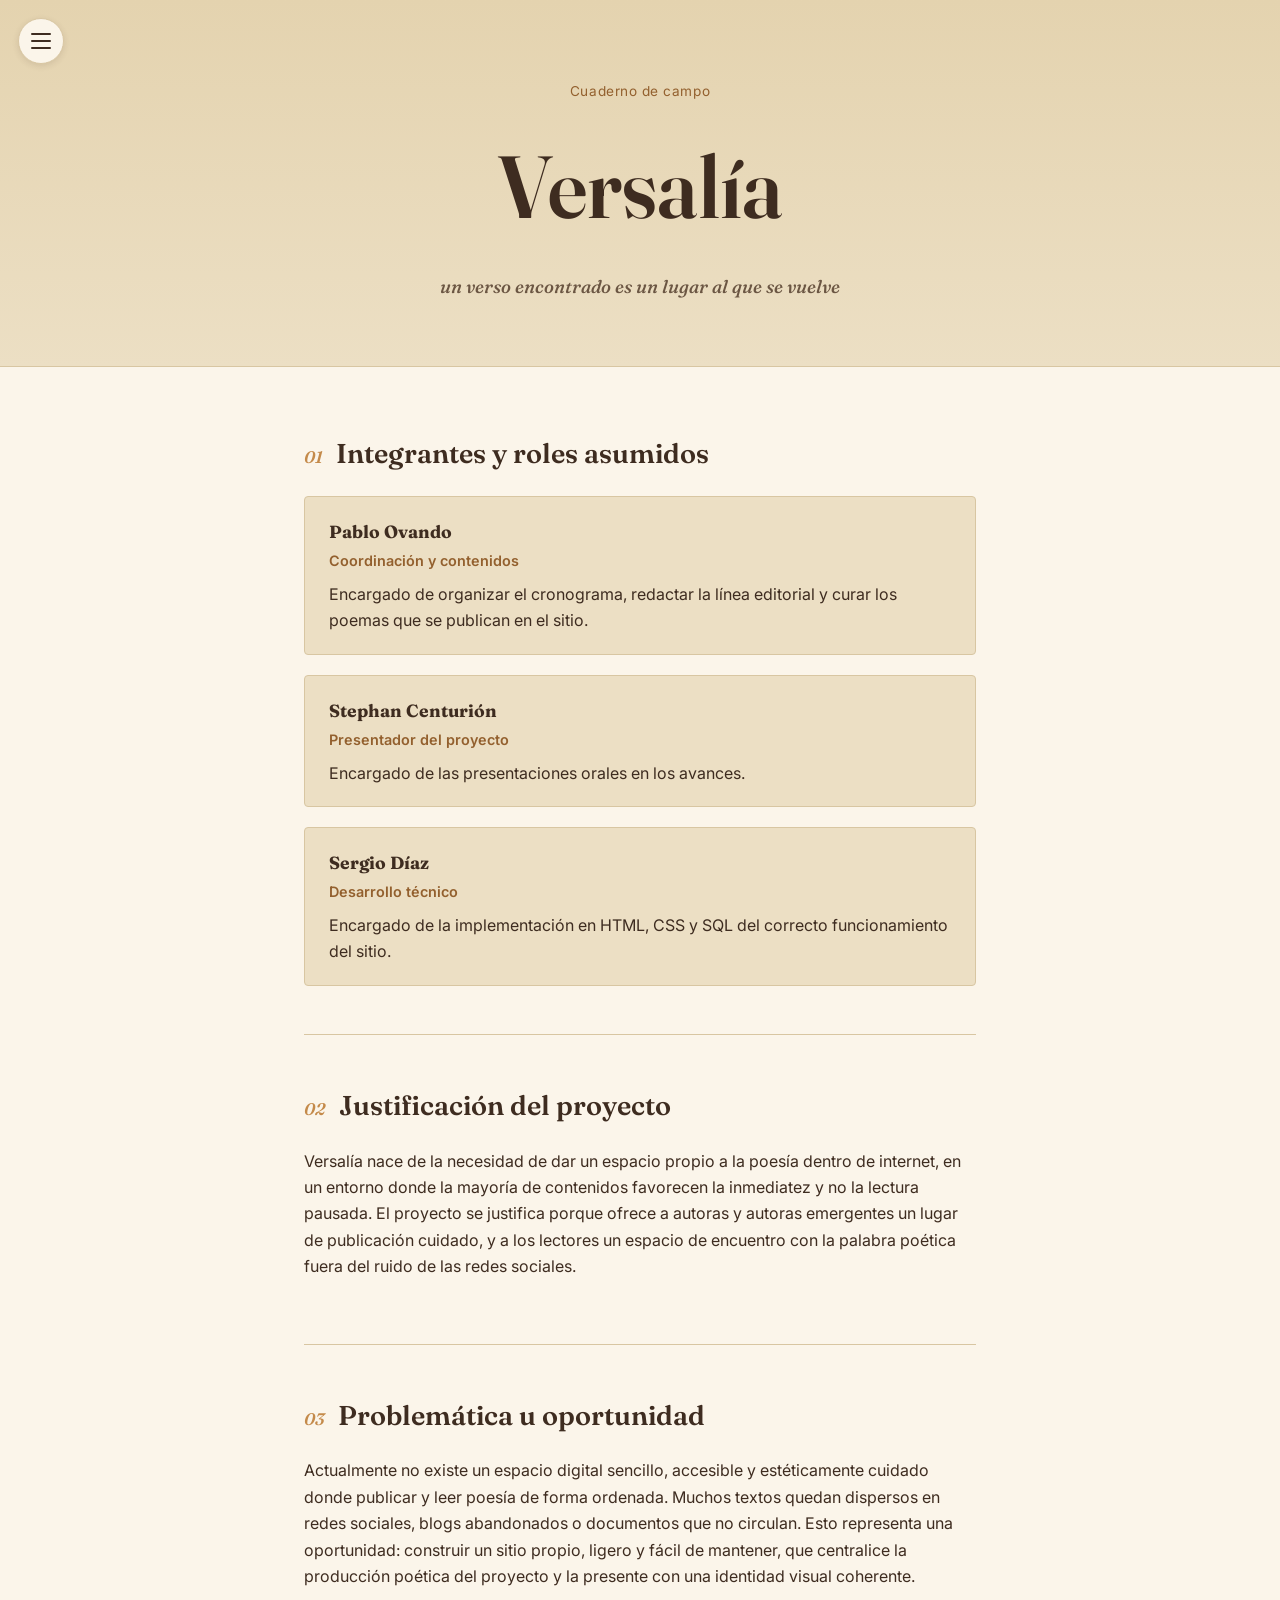
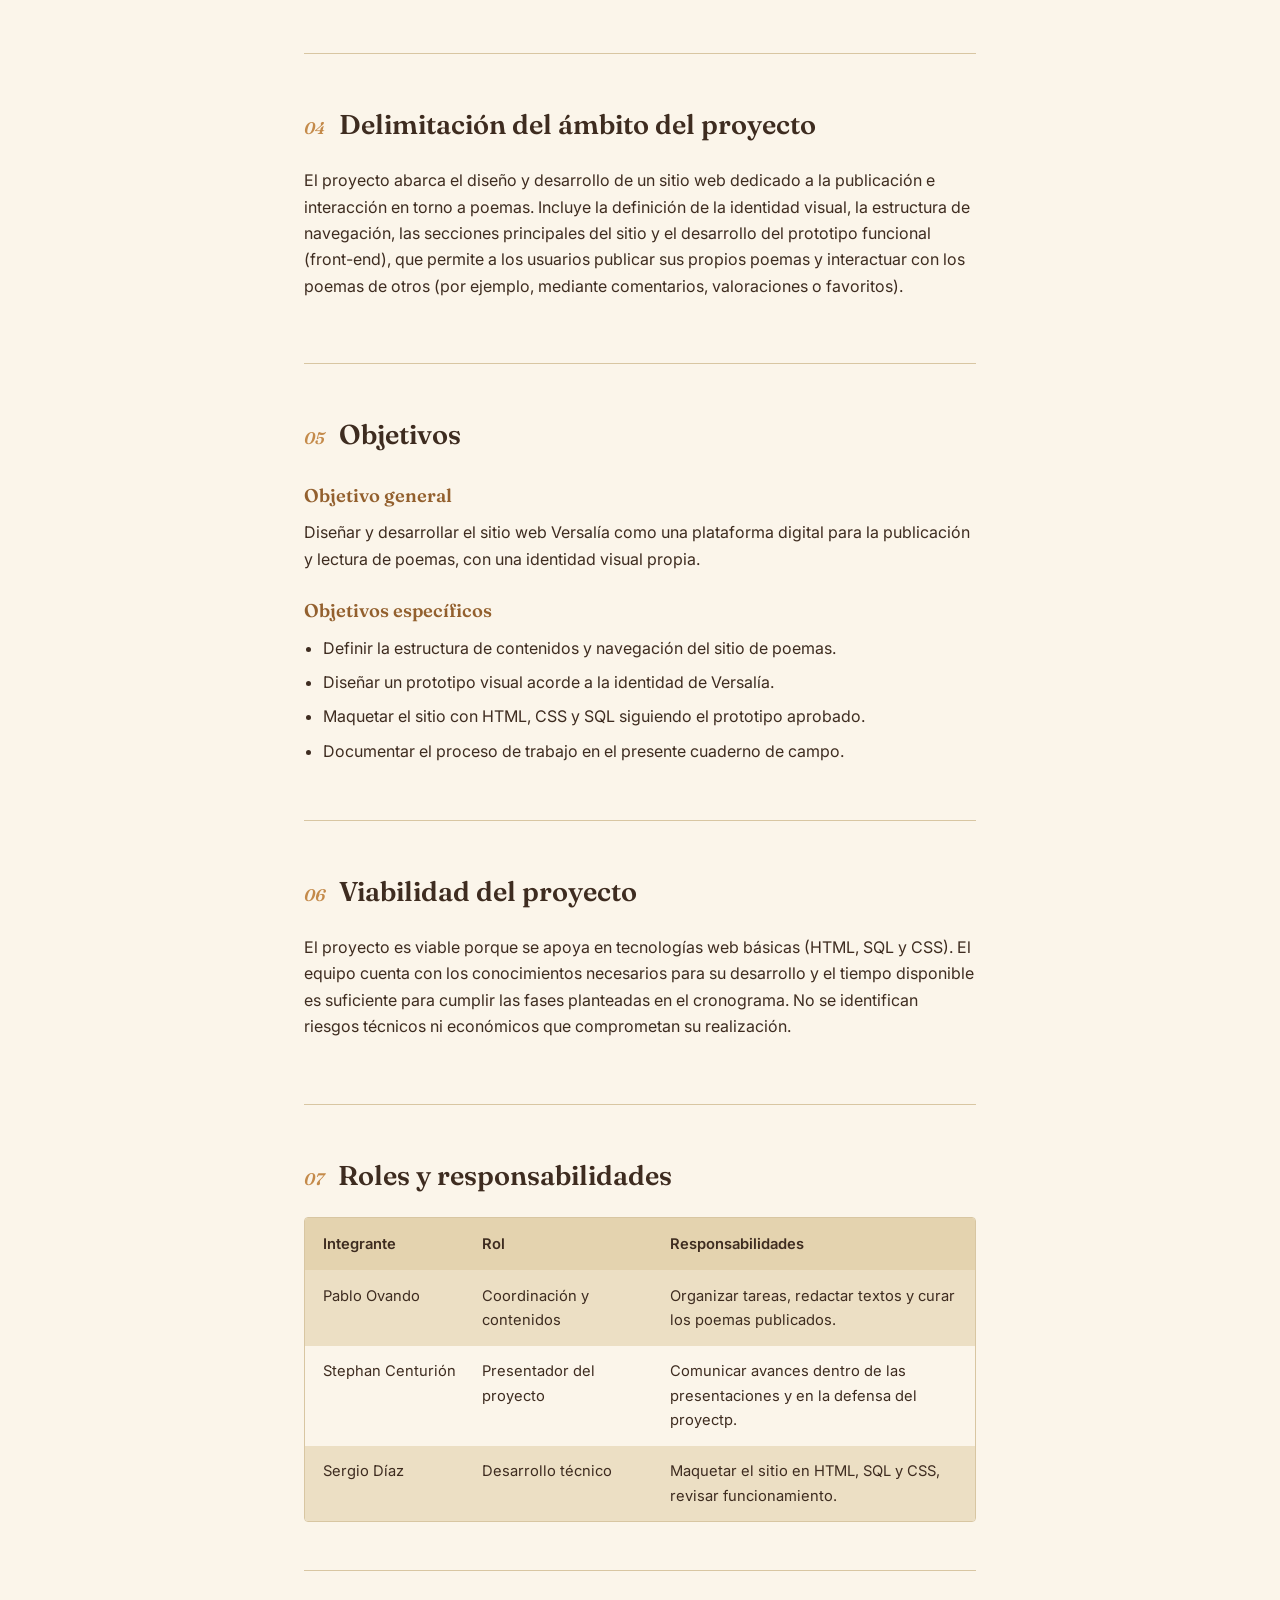
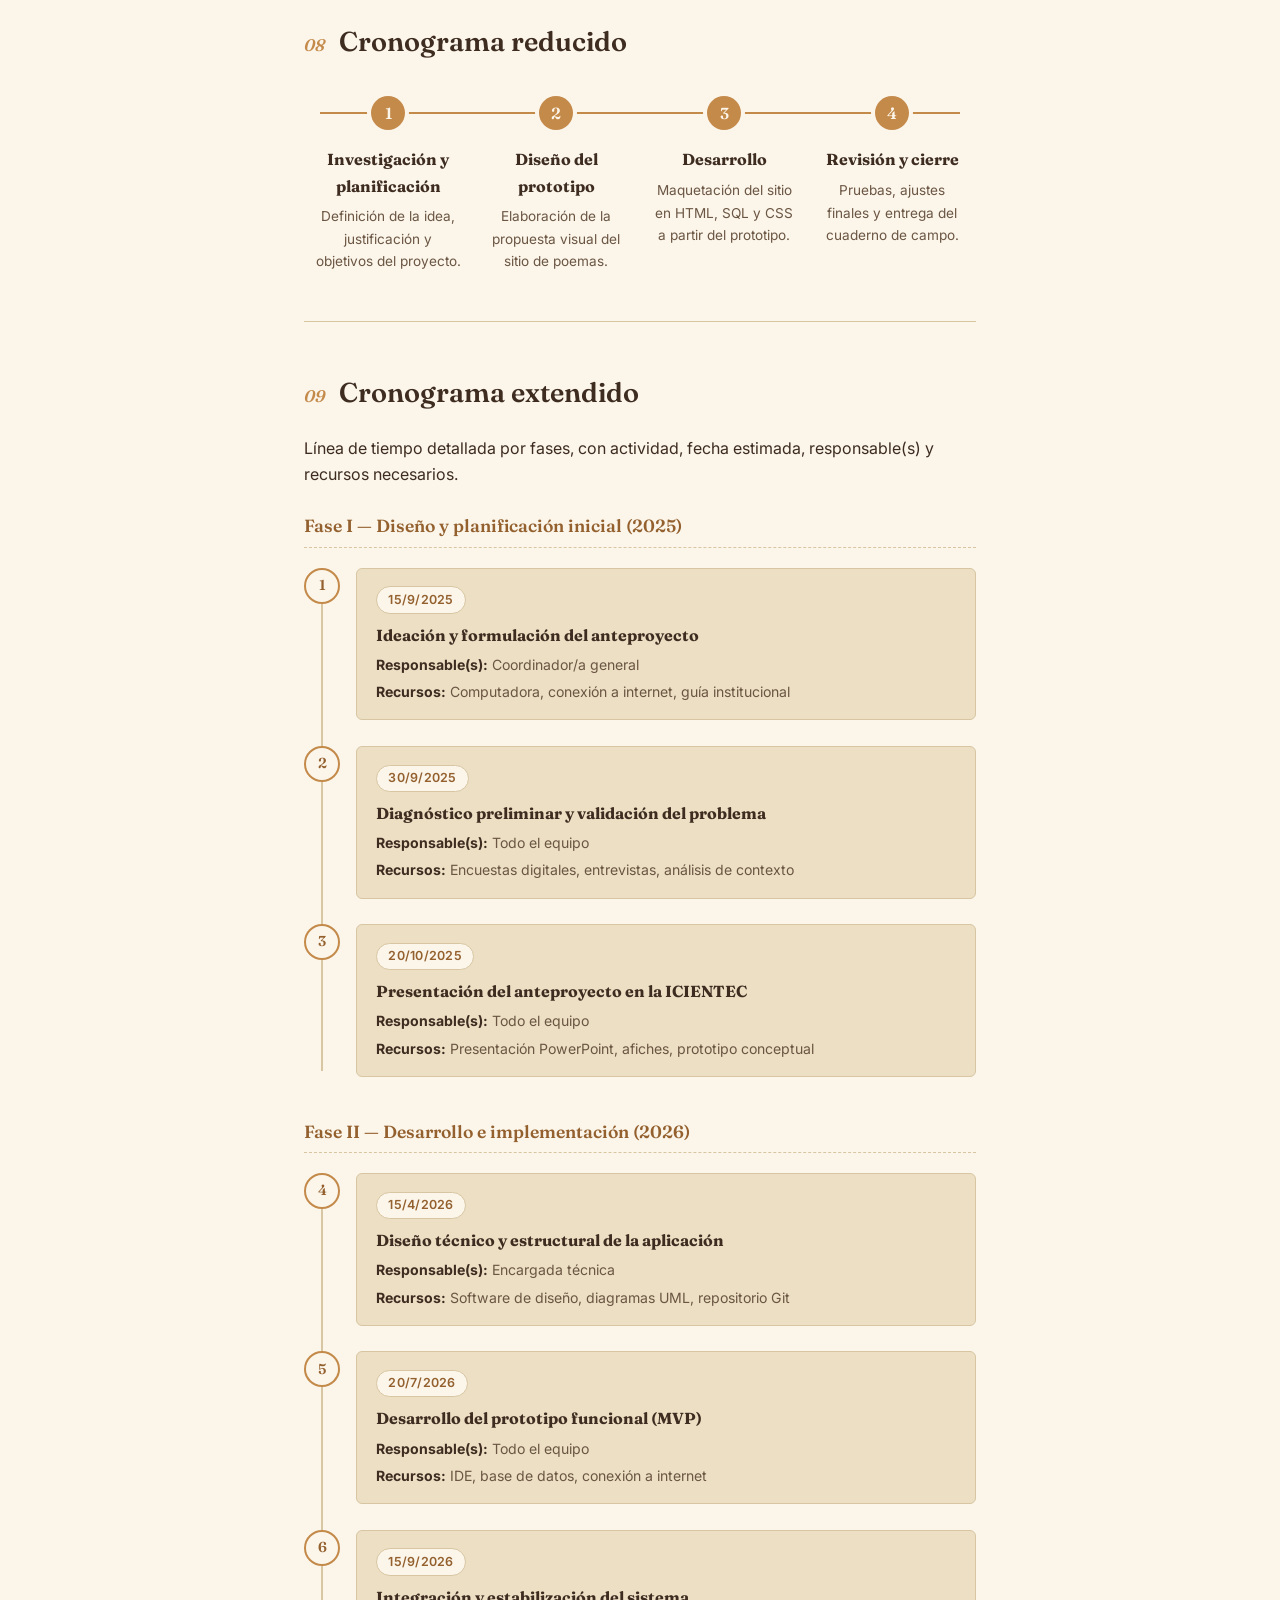
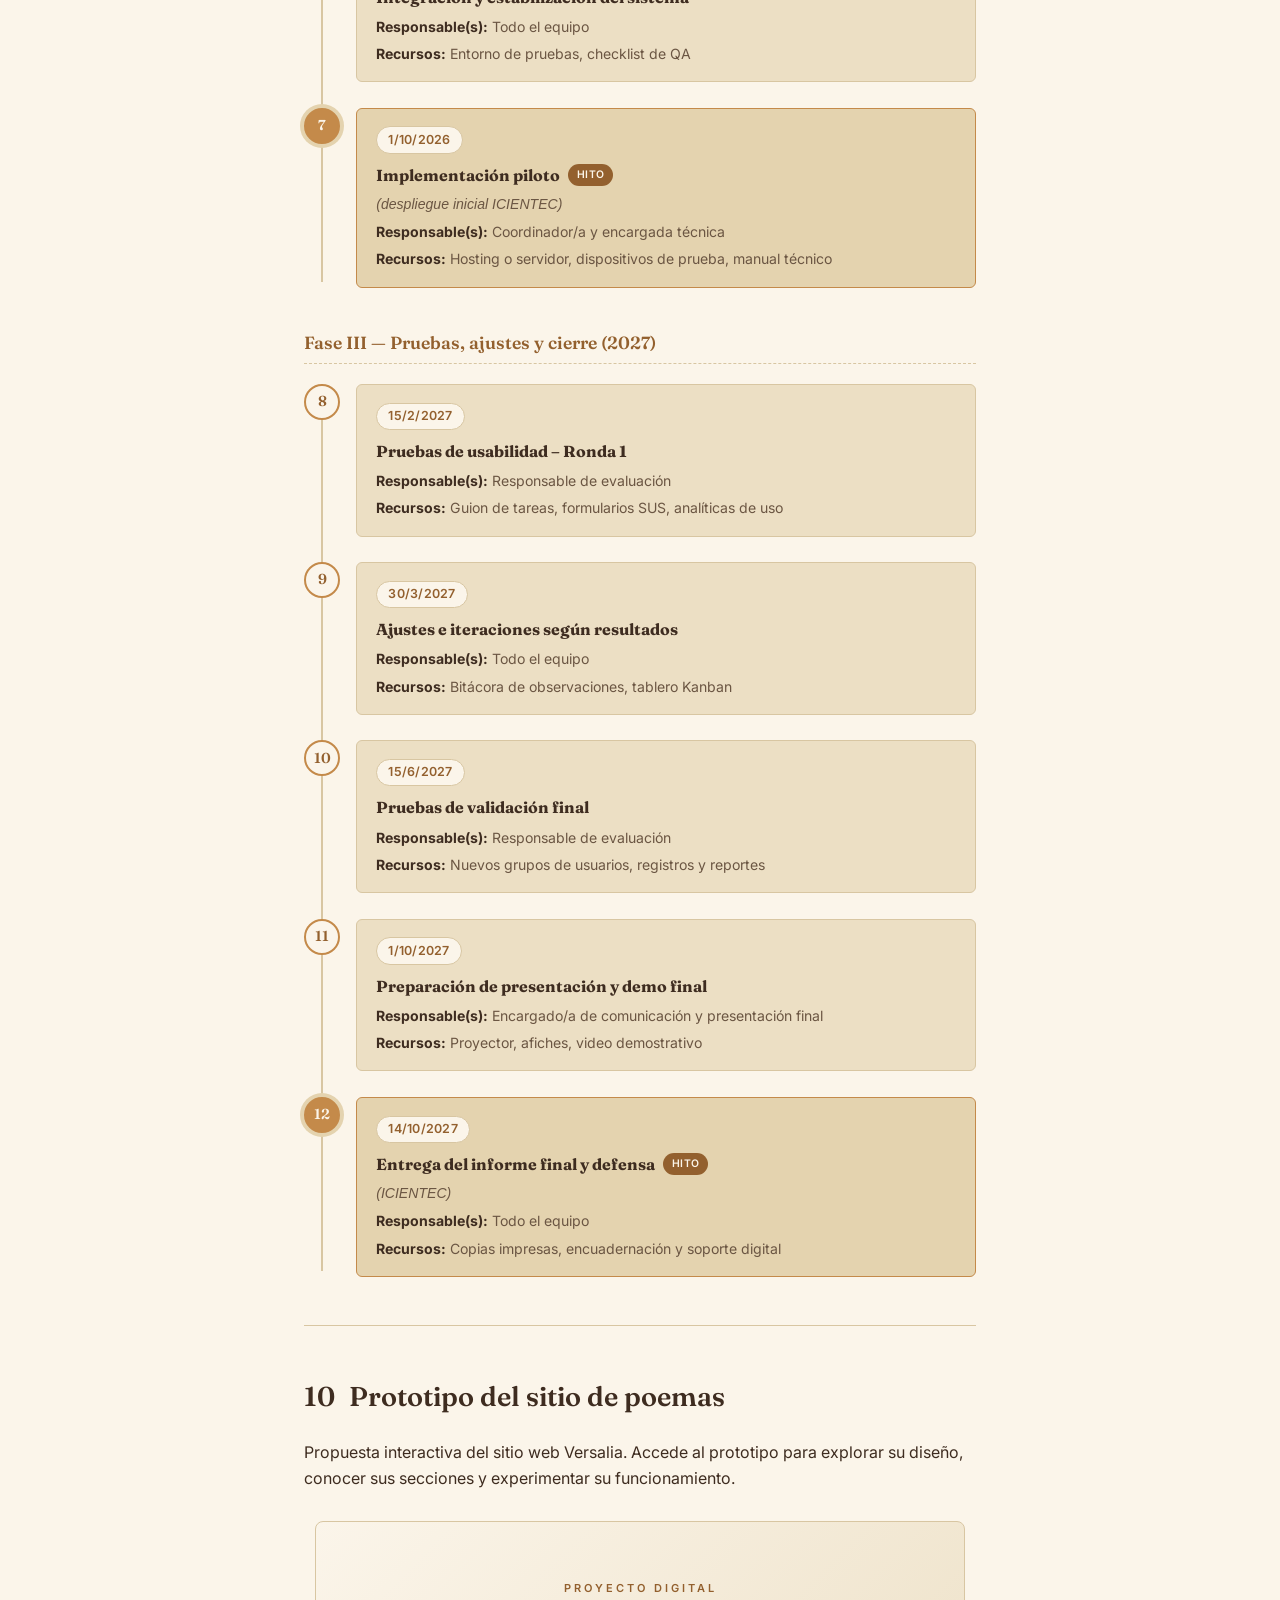
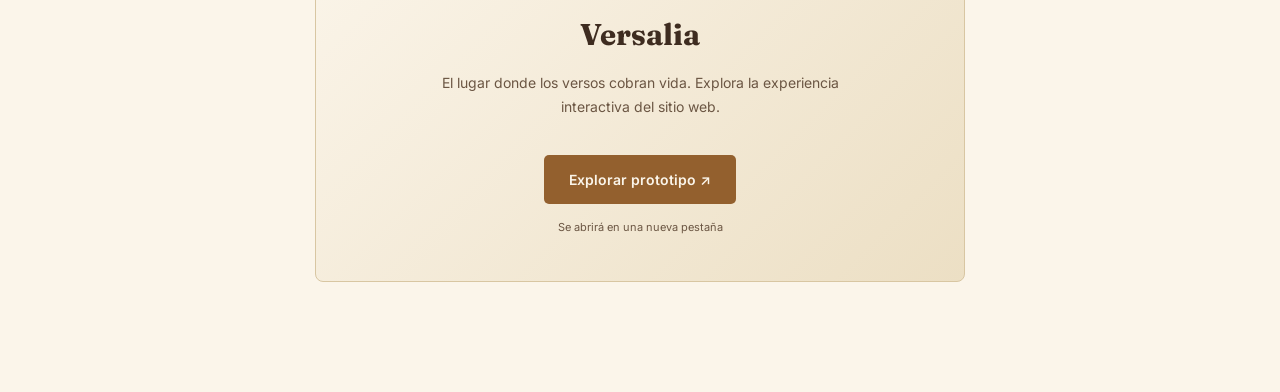
==== commit 40777231: "Update index.html" ====
--- a/index.html
+++ b/index.html
@@ -89,7 +89,7 @@
     <ul class="lista-objetivos">
       <li>Definir la estructura de contenidos y navegación del sitio de poemas.</li>
       <li>Diseñar un prototipo visual acorde a la identidad de Versalía.</li>
-      <li>Maquetar el sitio con HTML y CSS siguiendo el prototipo aprobado.</li>
+      <li>Maquetar el sitio con HTML, CSS y SQL siguiendo el prototipo aprobado.</li>
       <li>Documentar el proceso de trabajo en el presente cuaderno de campo.</li>
     </ul>
   </section>
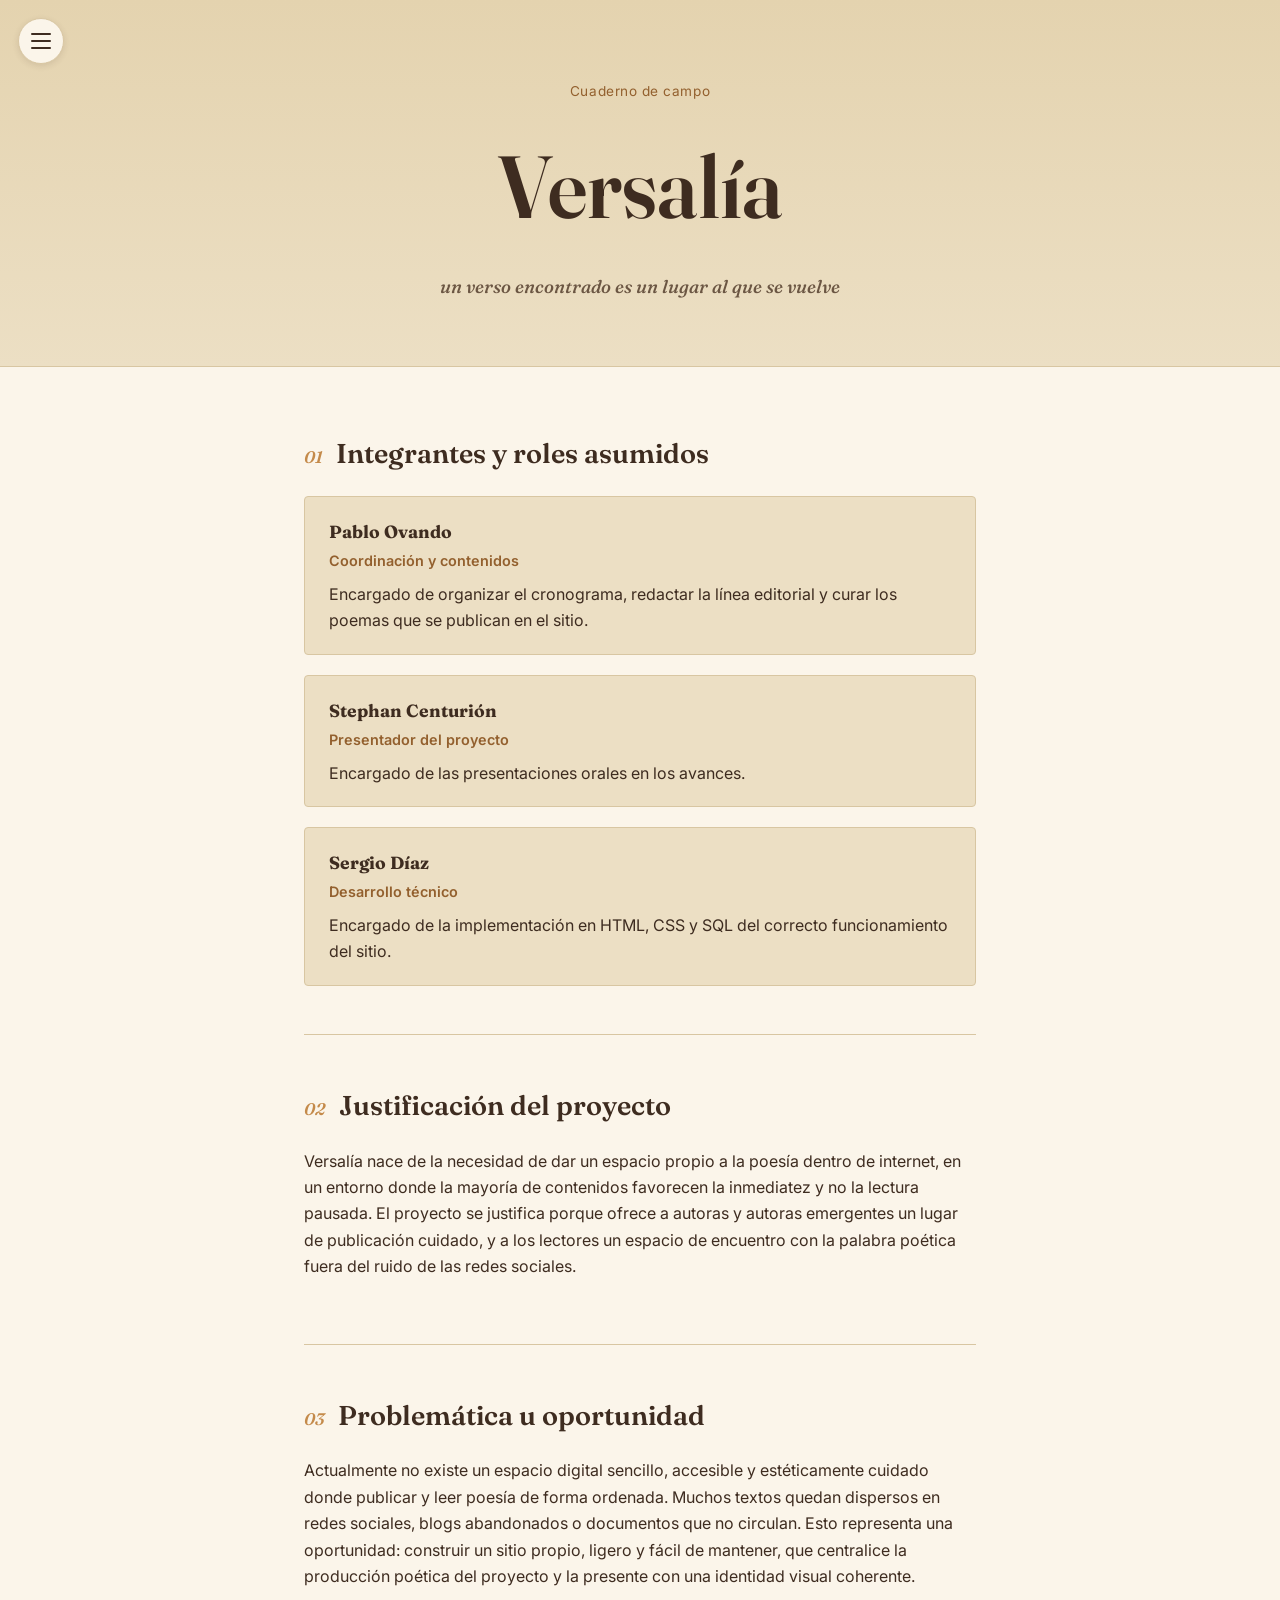
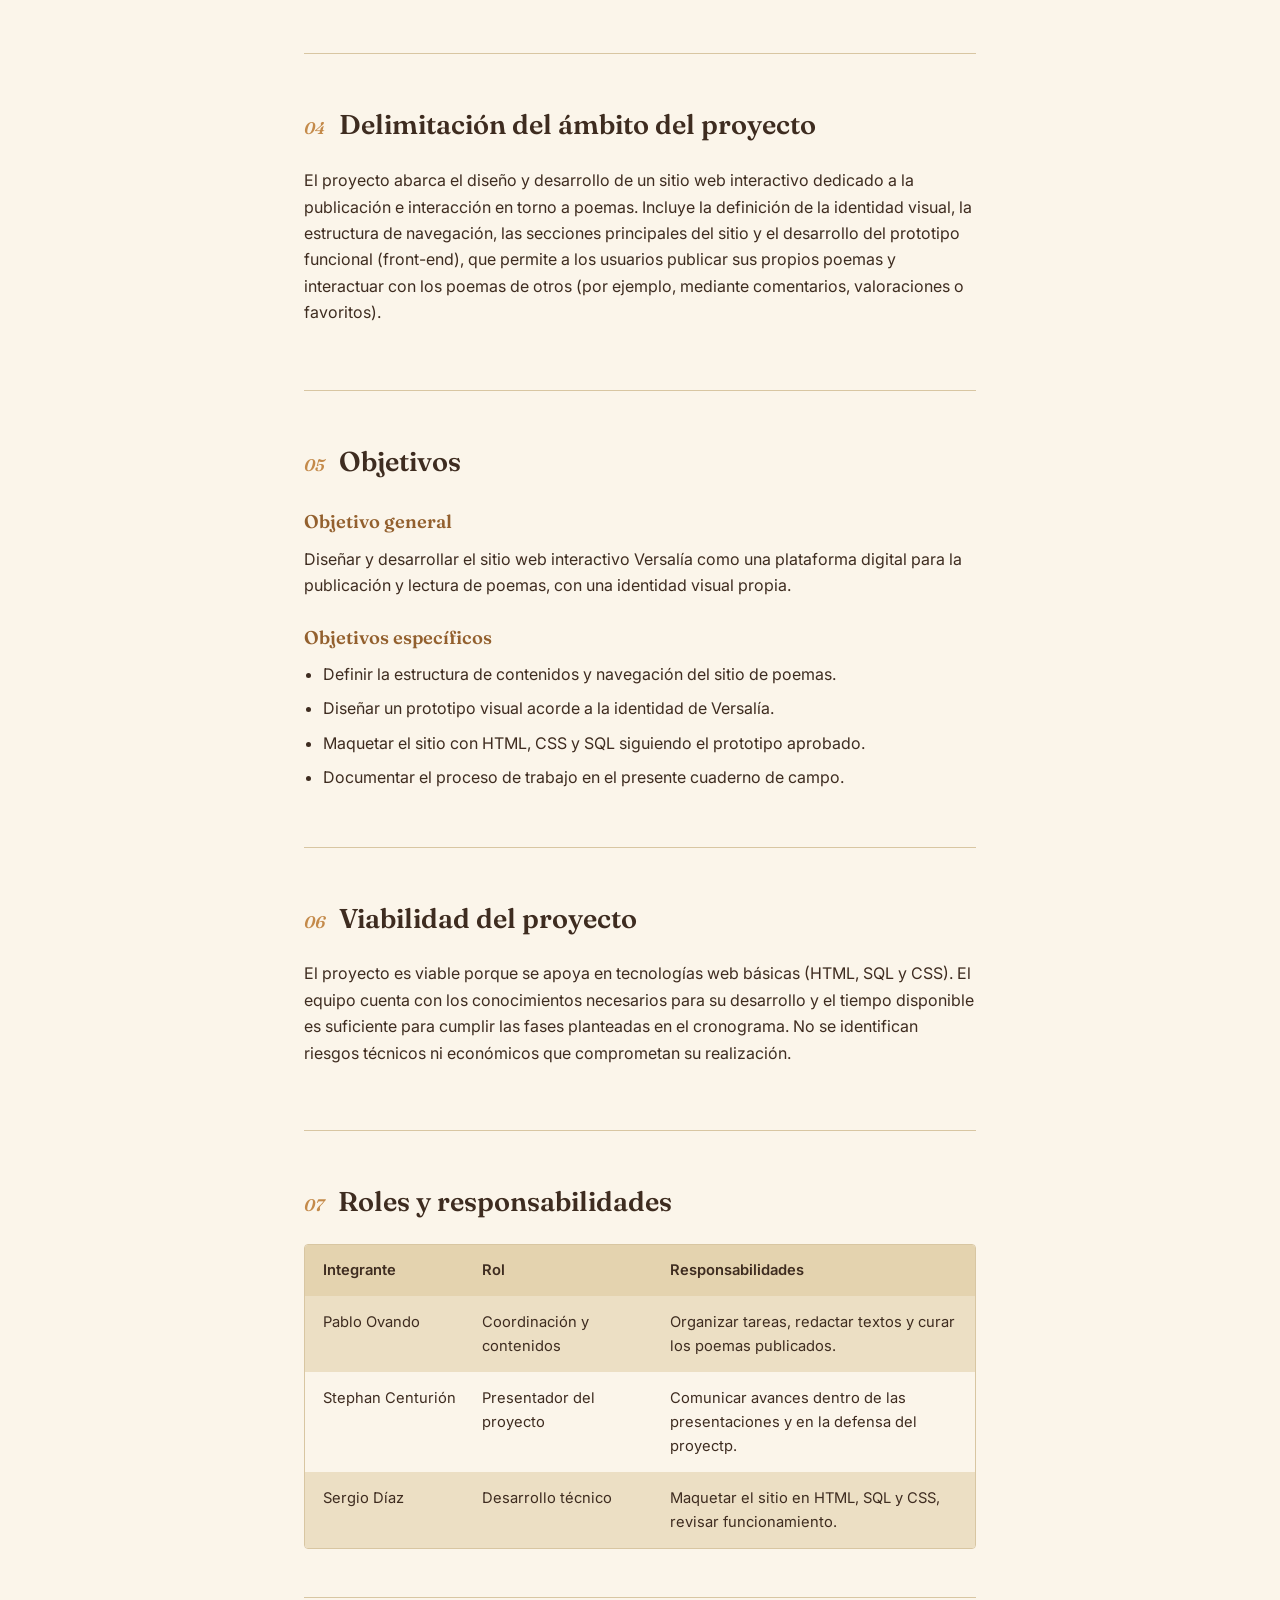
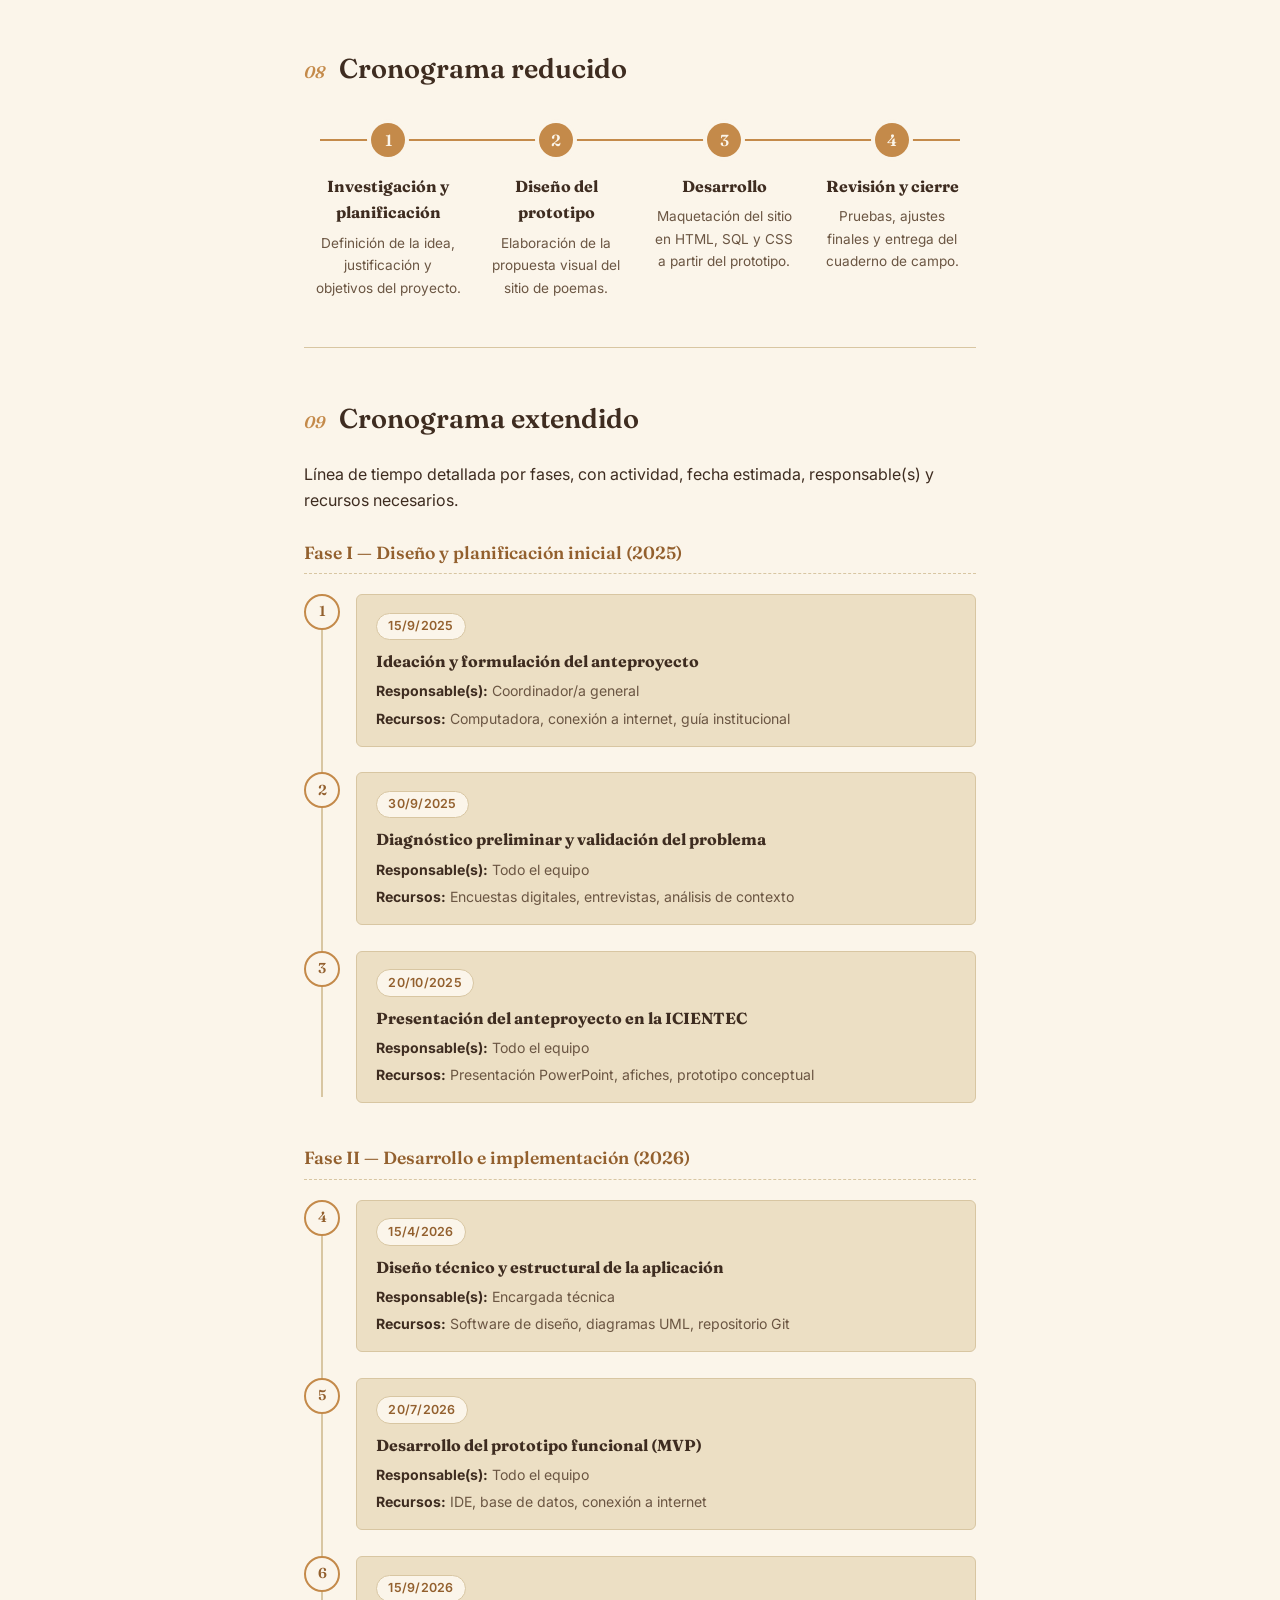
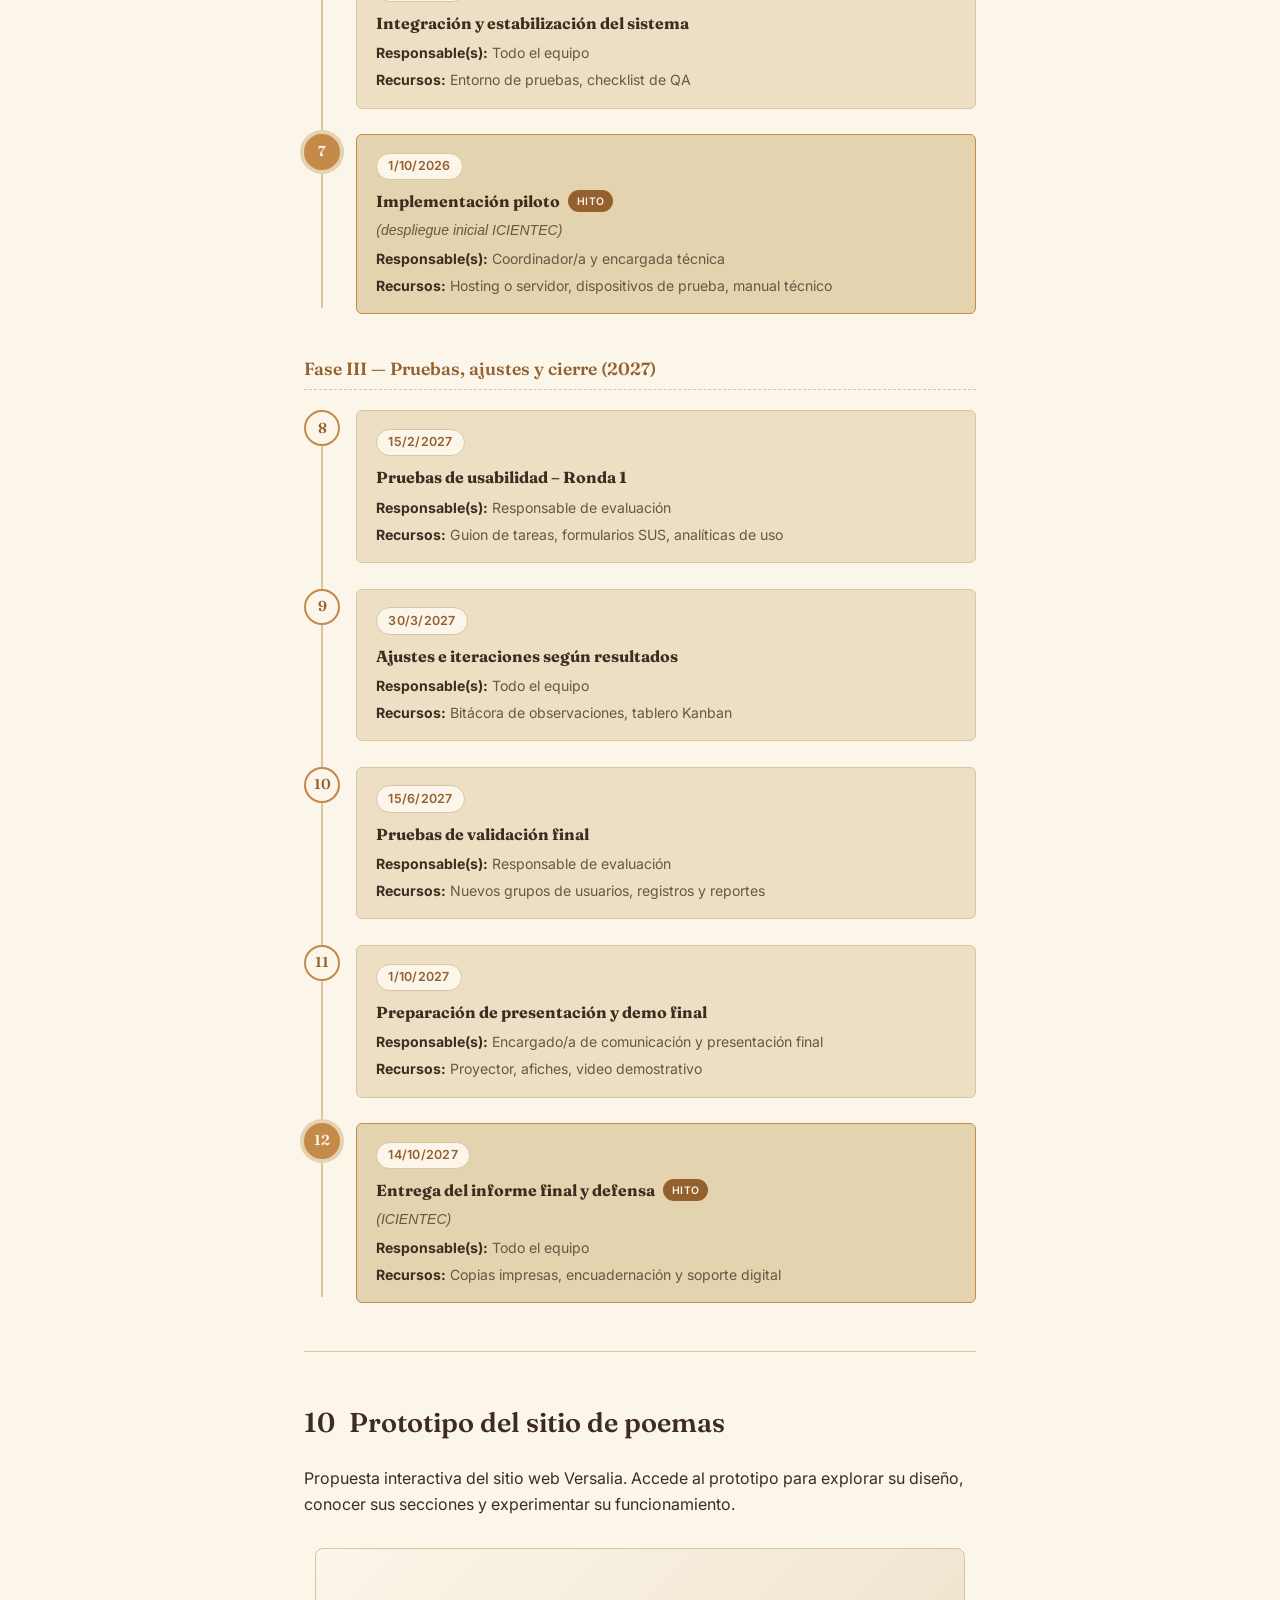
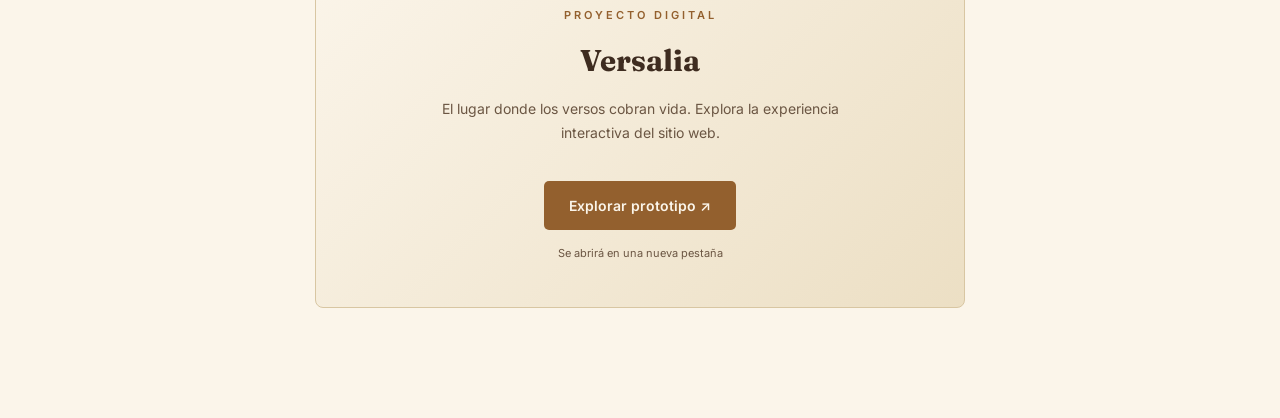
==== commit be67bb05: "Update index.html" ====
--- a/index.html
+++ b/index.html
@@ -78,13 +78,13 @@
 
   <section id="ambito" class="bloque">
     <h2><span class="num">04</span>Delimitación del ámbito del proyecto</h2>
-    <p>El proyecto abarca el diseño y desarrollo de un sitio web dedicado a la publicación e interacción en torno a poemas. Incluye la definición de la identidad visual, la estructura de navegación, las secciones principales del sitio y el desarrollo del prototipo funcional (front-end), que permite a los usuarios publicar sus propios poemas y interactuar con los poemas de otros (por ejemplo, mediante comentarios, valoraciones o favoritos).</p>
+    <p>El proyecto abarca el diseño y desarrollo de un sitio web interactivo dedicado a la publicación e interacción en torno a poemas. Incluye la definición de la identidad visual, la estructura de navegación, las secciones principales del sitio y el desarrollo del prototipo funcional (front-end), que permite a los usuarios publicar sus propios poemas y interactuar con los poemas de otros (por ejemplo, mediante comentarios, valoraciones o favoritos).</p>
   </section>
 
   <section id="objetivos" class="bloque">
     <h2><span class="num">05</span>Objetivos</h2>
     <h3 class="subtitulo">Objetivo general</h3>
-    <p>Diseñar y desarrollar el sitio web Versalía como una plataforma digital para la publicación y lectura de poemas, con una identidad visual propia.</p>
+    <p>Diseñar y desarrollar el sitio web interactivo Versalía como una plataforma digital para la publicación y lectura de poemas, con una identidad visual propia.</p>
     <h3 class="subtitulo">Objetivos específicos</h3>
     <ul class="lista-objetivos">
       <li>Definir la estructura de contenidos y navegación del sitio de poemas.</li>
